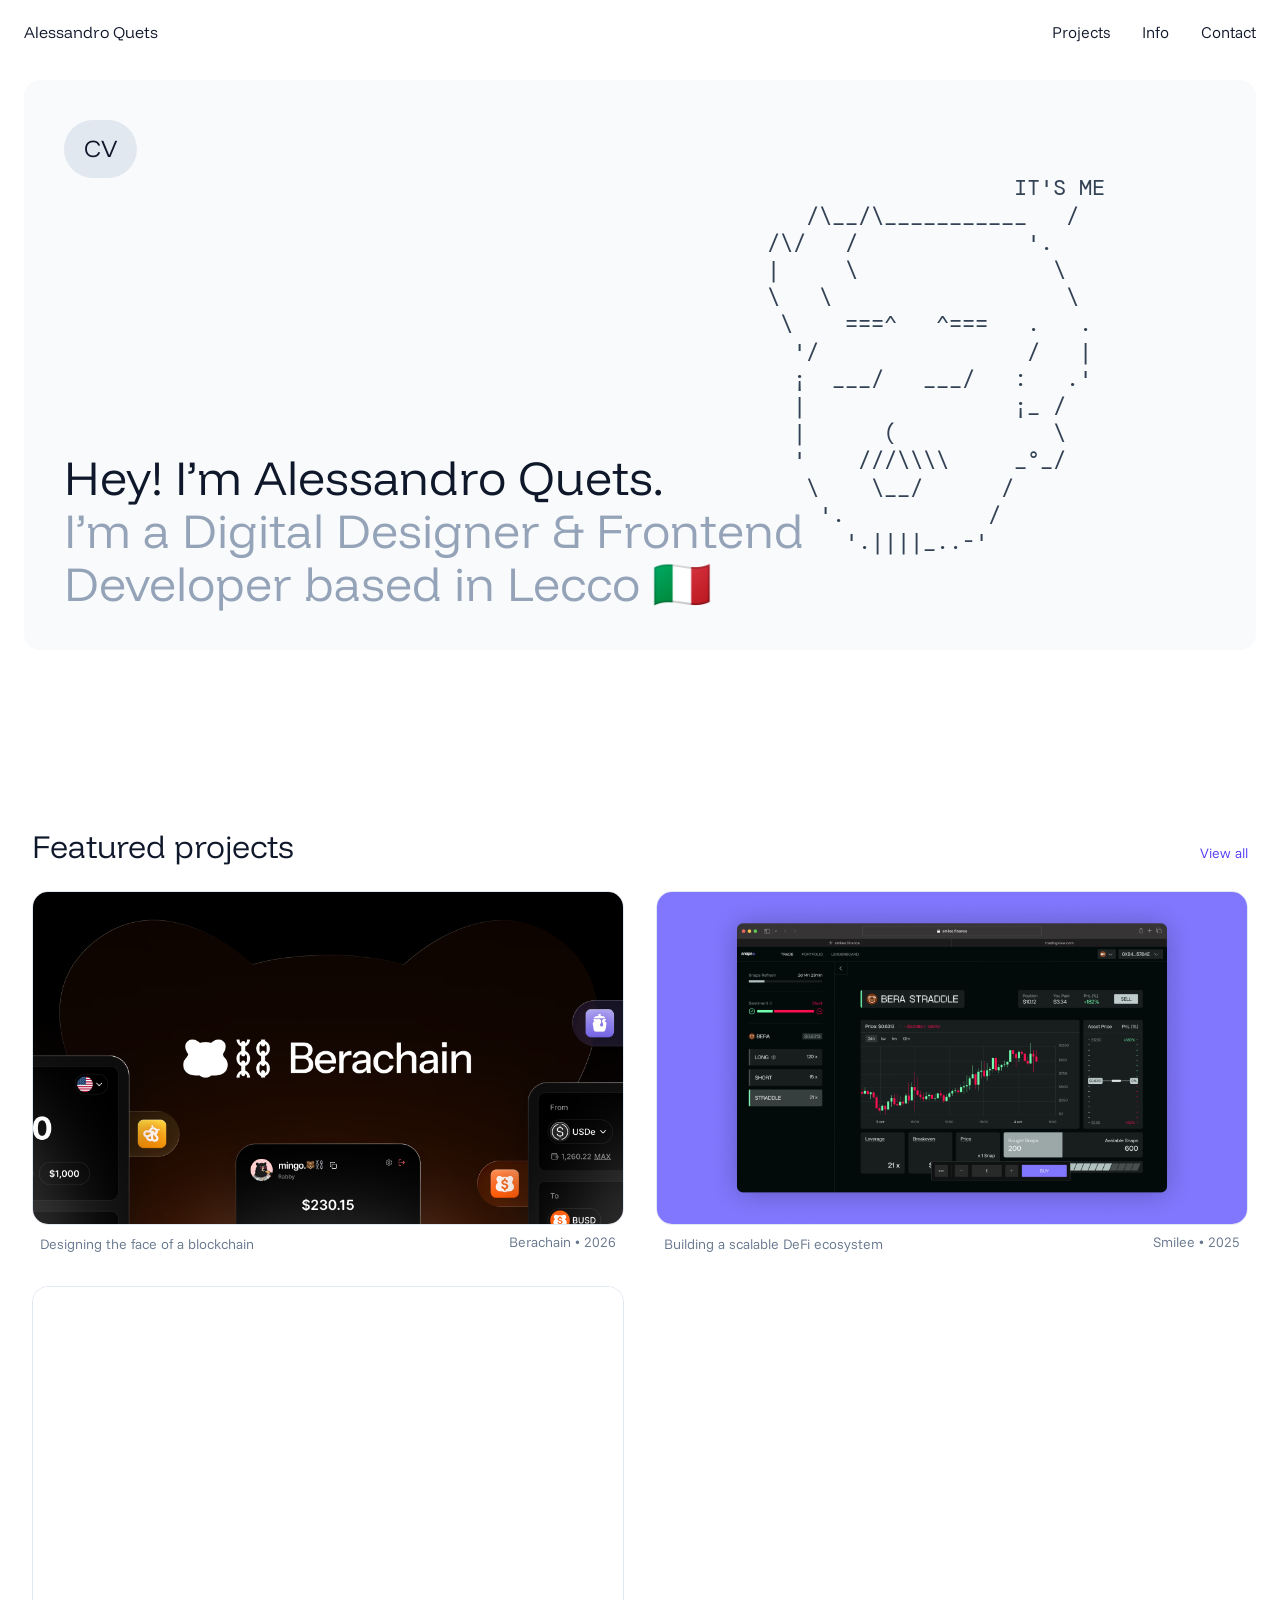
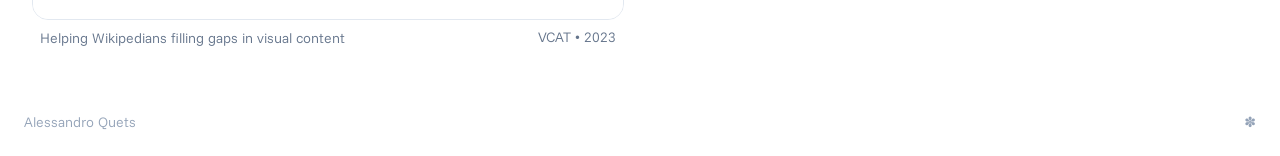
==== index.html @ d5f6951e "deploy: static site build (2026-10-16 16:26 UTC)" ====
<!doctype html>
<html lang="en">
	<head>
		<meta charset="utf-8" />
		<meta name="viewport" content="width=device-width, initial-scale=1" />
		
		<link href="/_app/immutable/assets/0.DcgumT1v.css" rel="stylesheet">
		<link rel="modulepreload" href="/_app/immutable/entry/start.CYldJ2x5.js">
		<link rel="modulepreload" href="/_app/immutable/chunks/DohuREBZ.js">
		<link rel="modulepreload" href="/_app/immutable/chunks/prCVLi5X.js">
		<link rel="modulepreload" href="/_app/immutable/chunks/5AeX7-sU.js">
		<link rel="modulepreload" href="/_app/immutable/chunks/CaZzbrHi.js">
		<link rel="modulepreload" href="/_app/immutable/chunks/BAue5Ppo.js">
		<link rel="modulepreload" href="/_app/immutable/entry/app.CQ9C4EbC.js">
		<link rel="modulepreload" href="/_app/immutable/chunks/DsnmJJEf.js">
		<link rel="modulepreload" href="/_app/immutable/chunks/BJ2yKt4m.js">
		<link rel="modulepreload" href="/_app/immutable/chunks/IEIfLdba.js">
		<link rel="modulepreload" href="/_app/immutable/chunks/DaqTfC5O.js">
		<link rel="modulepreload" href="/_app/immutable/chunks/BKZ5xJy4.js">
		<link rel="modulepreload" href="/_app/immutable/nodes/0.Dm0Pibyg.js">
		<link rel="modulepreload" href="/_app/immutable/chunks/BljFwJ7L.js">
		<link rel="modulepreload" href="/_app/immutable/chunks/C7CrPEw0.js">
		<link rel="modulepreload" href="/_app/immutable/chunks/CHuUkLSa.js">
		<link rel="modulepreload" href="/_app/immutable/chunks/DbyZxgBQ.js">
		<link rel="modulepreload" href="/_app/immutable/chunks/DM3Y9oyZ.js">
		<link rel="modulepreload" href="/_app/immutable/nodes/2.Fn9eB_dp.js">
		<link rel="modulepreload" href="/_app/immutable/chunks/DYt2V1Ck.js">
		<link rel="modulepreload" href="/_app/immutable/chunks/CppCS6VR.js"><!--[--><link rel="icon" href="data:image/svg+xml,%3csvg%20width='128'%20height='128'%20viewBox='0%200%20128%20128'%20fill='none'%20xmlns='http://www.w3.org/2000/svg'%3e%3crect%20width='128'%20height='128'%20rx='40'%20fill='white'/%3e%3cpath%20d='M64.0488%20111C61.6282%20111%2059.6831%20110.006%2058.2134%20108.018C56.7438%20106.029%2056.009%20103.565%2056.009%20100.626C56.009%2097.341%2057.176%2092.4134%2059.5102%2085.8432C61.8443%2079.1001%2063.0114%2072.4435%2063.0114%2065.8733C60.1586%2067.6023%2057.6515%2069.3746%2055.4903%2071.19C53.329%2073.0054%2051.4271%2074.8209%2049.7846%2076.6363C47.6234%2079.0569%2045.4621%2081.3911%2043.3009%2083.6388C41.1396%2085.8%2038.9784%2087.5722%2036.8171%2088.9554C34.6559%2090.3386%2032.4514%2091.0302%2030.2037%2091.0302C28.1289%2091.0302%2026.3567%2090.3386%2024.8871%2088.9554C23.4174%2087.4858%2022.6826%2085.8%2022.6826%2083.8981C22.6826%2081.7369%2023.5903%2079.7053%2025.4058%2077.8034C27.2212%2075.8151%2030.0308%2074.3022%2033.8346%2073.2648C35.7365%2072.7461%2037.7249%2072.2274%2039.7997%2071.7087C41.9609%2071.1036%2044.2518%2070.5849%2046.6724%2070.1526C51.3407%2069.2017%2056.4412%2067.1701%2061.974%2064.0579C56.4412%2060.9457%2051.1678%2058.8709%2046.1537%2057.8335C41.3125%2056.7961%2037.0333%2055.7587%2033.3159%2054.7213C29.685%2053.5975%2027.0051%2052.0846%2025.2761%2050.1827C23.5471%2048.1944%2022.6826%2046.1196%2022.6826%2043.9584C22.6826%2041.97%2023.3742%2040.3275%2024.7574%2039.0307C26.2271%2037.734%2028.0857%2037.0856%2030.3334%2037.0856C32.6676%2037.0856%2035.0449%2037.9501%2037.4655%2039.6791C39.8861%2041.3216%2042.2635%2043.3532%2044.5976%2045.7738C46.9318%2048.1944%2049.0498%2050.4853%2050.9517%2052.6465C53.891%2056.0181%2057.9109%2059.2167%2063.0114%2062.2425V60.5567C63.0114%2057.9632%2062.8817%2055.6291%2062.6224%2053.5543C62.4495%2051.393%2062.1037%2049.5344%2061.585%2047.9783C60.8934%2045.9035%2060.1153%2043.5693%2059.2508%2040.9758C58.4728%2038.3823%2057.7812%2035.8753%2057.176%2033.4547C56.5709%2030.9477%2056.2683%2028.9593%2056.2683%2027.4897C56.2683%2024.4639%2057.0031%2022.0001%2058.4728%2020.0982C60.0289%2018.1099%2061.974%2017.1157%2064.3081%2017.1157C66.5558%2017.1157%2068.4577%2018.0667%2070.0138%2019.9686C71.5699%2021.8705%2072.348%2024.3775%2072.348%2027.4897C72.348%2030.6019%2071.1809%2035.616%2068.8468%2042.5319C66.5126%2049.3615%2065.3455%2055.9316%2065.3455%2062.2425C67.161%2061.0322%2068.5874%2060.1244%2069.6248%2059.5193C70.6622%2058.8277%2071.5267%2058.2225%2072.2183%2057.7038C72.9099%2057.0987%2073.6879%2056.4071%2074.5524%2055.6291C75.4169%2054.7646%2076.6272%2053.5543%2078.1833%2051.9982C84.2348%2045.3415%2088.4708%2041.192%2090.8914%2039.5494C93.312%2037.9069%2095.8191%2037.0856%2098.4126%2037.0856C100.487%2037.0856%20102.216%2037.734%20103.6%2039.0307C104.983%2040.3275%20105.674%2041.97%20105.674%2043.9584C105.674%2046.1196%20104.81%2048.1512%20103.081%2050.0531C101.438%2051.8685%2098.7151%2053.3814%2094.9113%2054.5917C93.0959%2055.1968%2091.1075%2055.7587%2088.9463%2056.2774C86.8715%2056.7961%2084.6238%2057.3148%2082.2032%2057.8335C77.4485%2058.8709%2072.1751%2060.9457%2066.3829%2064.0579C69.1493%2065.614%2071.786%2066.9107%2074.2931%2067.9481C76.8866%2068.8991%2079.3936%2069.6339%2081.8142%2070.1526C86.5689%2071.19%2090.805%2072.2706%2094.5223%2073.3945C98.3261%2074.4319%20101.136%2075.9015%20102.951%2077.8034C104.767%2079.7053%20105.674%2081.7369%20105.674%2083.8981C105.674%2085.8%20104.939%2087.4858%20103.47%2088.9554C102.087%2090.3386%20100.271%2091.0302%2098.0235%2091.0302C96.1216%2091.0302%2094.1333%2090.3818%2092.0585%2089.0851C89.9837%2087.7883%2087.9521%2086.2322%2085.9638%2084.4168C83.9755%2082.5149%2082.16%2080.6562%2080.5175%2078.8408C78.9614%2077.0254%2077.7078%2075.5989%2076.7569%2074.5615C74.855%2072.4003%2071.0512%2069.5042%2065.3455%2065.8733V67.5591C65.3455%2073.0054%2066.4694%2079.1866%2068.7171%2086.1026C70.9648%2093.0185%2072.0886%2097.8597%2072.0886%20100.626C72.0886%20103.652%2071.3106%20106.116%2069.7545%20108.018C68.1984%20110.006%2066.2965%20111%2064.0488%20111Z'%20fill='black'/%3e%3c/svg%3e"/><!--]-->
	</head>
	<body data-sveltekit-preload-data="hover">
		<div style="display: contents"><!--[--><!--[--><!----><div class="min-h-screen bg-background text-foreground-1"><header class="fixed top-0 left-0 z-50 w-full px-6 py-5 transition-transform motion-base translate-y-0"><div class="relative z-50 flex items-center justify-between"><a href="/" class="font-display text-foreground-1">Alessandro Quets</a> <nav class="hidden items-center gap-8 md:flex"><!--[--><a href="/projects" class="text-foreground-1 transition-colors hover:underline">Projects</a><a href="/info" class="text-foreground-1 transition-colors hover:underline">Info</a><a href="/contact" class="text-foreground-1 transition-colors hover:underline">Contact</a><!--]--></nav> <button class="relative z-50 flex h-6 w-6 flex-col items-center justify-center gap-1.5 text-foreground-1 md:hidden" aria-label="Open menu" aria-expanded="false"><span class="block h-0.5 w-5 bg-foreground-1 transition-all motion-base"></span> <span class="block h-0.5 w-5 bg-foreground-1 transition-all motion-base"></span></button></div> <!--[!--><!--]--></header><!----> <main class="p-4 pt-14 md:p-6 md:pt-20"><!----><section class="relative container mx-auto grid gap-8 rounded-xl bg-surface-1 p-5 sm:min-h-[60dvh] md:p-10 lg:grid-cols-2"><div class="absolute top-0 left-0 m-5 w-fit rounded-full bg-surface-3 px-4 py-1.5 font-display text-xl md:m-10 md:px-5 md:py-3">CV</div> <div class="order-last flex flex-col justify-end lg:order-first"><h1 class="font-display text-2xl leading-[1.1] xl:text-4xl"><span class="sm:whitespace-nowrap">Hey! <br class="block sm:hidden"/>I’m Alessandro Quets.</span> <br/> <span class="text-foreground-4 sm:whitespace-nowrap">I’m a Digital Designer &amp; Frontend</span> <br class="hidden sm:block"/> <span class="text-foreground-4 sm:whitespace-nowrap">Developer based in Lecco 🇮🇹</span></h1></div> <div class="flex h-full items-center justify-center"><pre class="cursor-pointer rounded-xl text-center font-mono text-[3cqw] leading-tight font-normal text-foreground-2 select-none sm:text-[2.2cqw] lg:text-[1.7cqw] mt-8 md:mt-0" role="img" aria-label="Animated ASCII art showcasing design skills"></pre></div><!----></section> <div class="h-5 md:h-20 xl:h-40"></div> <!--[--><section class="container mx-auto px-2 py-4" aria-labelledby="featured-heading"><div class="mb-6 flex items-baseline justify-between gap-4"><h2 id="featured-heading" class="font-display text-2xl text-foreground-1">Featured projects</h2> <a href="/projects" class="text-sm text-primary hover:underline">View all</a></div> <ul class="grid grid-cols-1 gap-6 md:gap-8 lg:grid-cols-2"><!--[--><li class="list-none"><a href="/projects/berachain" class="group block"><div class="overflow-clip rounded-xl border border-border bg-surface-1"><div class="bg-white ring-primary/30 group-focus-visible:ring-2 dark:bg-surface-1"><!--[!--><!--[--><img src="/media/berachain-cover.png" alt="Berachain landing page hero section" width="1920" height="1080" loading="lazy" class="block aspect-video w-full object-cover transition-transform motion-base group-hover:scale-110 group-focus-visible:scale-110"/><!--]--><!--]--></div></div> <div class="mt-2 flex flex-col items-start gap-1 text-sm leading-snug text-foreground-3 sm:flex-row sm:items-baseline sm:justify-between sm:gap-3.5"><p class="m-0 flex items-center gap-2 sm:flex-1"><span class="h-1.5 w-0 shrink-0 rounded-full bg-foreground-1 opacity-0 transition-all motion-base group-hover:w-3 group-hover:opacity-100 group-focus-visible:w-3 group-focus-visible:opacity-100"></span> <span class="line-clamp-1 text-ellipsis transition-colors motion-base group-hover:text-foreground-1 group-focus-visible:text-foreground-1">Designing the face of a blockchain</span></p> <p class="mx-2 whitespace-nowrap transition-colors motion-base group-hover:text-foreground-1 group-focus-visible:text-foreground-1 sm:shrink-0">Berachain • 2026</p></div></a><!----></li><li class="list-none"><a href="/projects/smilee" class="group block"><div class="overflow-clip rounded-xl border border-border bg-surface-1"><div class="bg-white ring-primary/30 group-focus-visible:ring-2 dark:bg-surface-1"><!--[!--><!--[--><img src="/media/smilee-cover.png" alt="Smilee Finance cover" width="1920" height="1080" loading="lazy" class="block aspect-video w-full object-cover transition-transform motion-base group-hover:scale-110 group-focus-visible:scale-110"/><!--]--><!--]--></div></div> <div class="mt-2 flex flex-col items-start gap-1 text-sm leading-snug text-foreground-3 sm:flex-row sm:items-baseline sm:justify-between sm:gap-3.5"><p class="m-0 flex items-center gap-2 sm:flex-1"><span class="h-1.5 w-0 shrink-0 rounded-full bg-foreground-1 opacity-0 transition-all motion-base group-hover:w-3 group-hover:opacity-100 group-focus-visible:w-3 group-focus-visible:opacity-100"></span> <span class="line-clamp-1 text-ellipsis transition-colors motion-base group-hover:text-foreground-1 group-focus-visible:text-foreground-1">Building a scalable DeFi ecosystem</span></p> <p class="mx-2 whitespace-nowrap transition-colors motion-base group-hover:text-foreground-1 group-focus-visible:text-foreground-1 sm:shrink-0">Smilee • 2025</p></div></a><!----></li><li class="list-none"><a href="/projects/vcat" class="group block"><div class="overflow-clip rounded-xl border border-border bg-surface-1"><div class="bg-white ring-primary/30 group-focus-visible:ring-2 dark:bg-surface-1"><!--[--><video src="/media/vcat_presentation_v1.webm" poster="/media/VCAT-screens.png" autoplay muted loop playsinline preload="metadata" class="block aspect-video w-full object-cover transition-transform motion-base group-hover:scale-110 group-focus-visible:scale-110"></video><!--]--></div></div> <div class="mt-2 flex flex-col items-start gap-1 text-sm leading-snug text-foreground-3 sm:flex-row sm:items-baseline sm:justify-between sm:gap-3.5"><p class="m-0 flex items-center gap-2 sm:flex-1"><span class="h-1.5 w-0 shrink-0 rounded-full bg-foreground-1 opacity-0 transition-all motion-base group-hover:w-3 group-hover:opacity-100 group-focus-visible:w-3 group-focus-visible:opacity-100"></span> <span class="line-clamp-1 text-ellipsis transition-colors motion-base group-hover:text-foreground-1 group-focus-visible:text-foreground-1">Helping Wikipedians filling gaps in visual content</span></p> <p class="mx-2 whitespace-nowrap transition-colors motion-base group-hover:text-foreground-1 group-focus-visible:text-foreground-1 sm:shrink-0">VCAT • 2023</p></div></a><!----></li><!--]--></ul></section><!--]--><!----><!----></main> <footer class="flex items-center justify-between px-6 py-6 text-sm text-foreground-4"><span>Alessandro Quets</span> <span aria-hidden="true">✽</span></footer> <!--[!--><!--]--></div><!----><!--]--> <!--[!--><!--]--><!--]-->
			
			<script>
				{
					__sveltekit_apjq9f = {
						base: ""
					};

					const element = document.currentScript.parentElement;

					Promise.all([
						import("/_app/immutable/entry/start.CYldJ2x5.js"),
						import("/_app/immutable/entry/app.CQ9C4EbC.js")
					]).then(([kit, app]) => {
						kit.start(app, element, {
							node_ids: [0, 2],
							data: [{type:"data",data:{profile:{name:"Alessandro",surname:"Quets",jobPosition:"Digital Designer & Frontend Developer",presentationHtml:"\u003Cp>Hey, I'm Alessandro Quets. I'm a digital designer specialized in UX/UI and frontend development, with experience in creating and managing design systems for digital products.\u003C/p>\u003Cp>I translate complex requirements into coherent, scalable interfaces, handling both design and development to ensure continuity between design and code.\u003C/p>",email:"alessandroquets@gmail.com",github:{label:"MingoBerlingo",url:"https://github.com/MingoBerlingo"},linkedin:{label:"Alessandro Quets",url:"https://www.linkedin.com/in/alessandro-quets-07531a3b6/"}}},uses:{}},{type:"data",data:{featuredProjects:[{id:"6ac8b04e1617bfc2eb4349f3",slug:"berachain",title:"Berachain",shortTitle:"Berachain",tagline:"Designing the face of a blockchain",year:"2026-04-01T12:00:00.000Z",isFeatured:true,featuredImage:{url:"/media/berachain-cover.png",alt:"Berachain landing page hero section",width:1920,height:1080},videoCover:null},{id:"6aad520fe6ebe5c3c1970865",slug:"smilee",title:"Smilee Finance",shortTitle:"Smilee",tagline:"Building a scalable DeFi ecosystem",year:"2025-05-01T12:00:00.000Z",isFeatured:true,featuredImage:{url:"/media/smilee-cover.png",alt:"Smilee Finance cover",width:1920,height:1080},videoCover:null},{id:"69b82286a7b096ca69eaf705",slug:"vcat",title:"Visual Content Assessment Tool",shortTitle:"VCAT",tagline:"Helping Wikipedians filling gaps in visual content",year:"2023-10-01T12:00:00.000Z",isFeatured:true,featuredImage:{url:"/media/VCAT-screens.png",alt:"Visual Content Assessment Tool dashboard screens",width:1920,height:1200},videoCover:{url:"/media/vcat_presentation_v1.webm",alt:"VCAT dashboard presentation",width:null,height:null,mimeType:"video/webm"}}]},uses:{}}],
							form: null,
							error: null
						});
					});
				}
			</script>
		</div>
	</body>
</html>
---- _app/immutable/assets/0.DcgumT1v.css ----
@import"https://fonts.googleapis.com/css2?family=DM+Mono:ital,wght@0,300;0,400;0,500;1,300;1,400;1,500&family=Funnel+Display:wght@300..800&family=Funnel+Sans:ital,wght@0,300..800;1,300..800&display=swap";@layer components;/*! tailwindcss v4.1.13 | MIT License | https://tailwindcss.com */@layer properties{@supports (((-webkit-hyphens:none)) and (not (margin-trim:inline))) or ((-moz-orient:inline) and (not (color:rgb(from red r g b)))){*,:before,:after,::backdrop{--tw-translate-x:0;--tw-translate-y:0;--tw-translate-z:0;--tw-rotate-x:initial;--tw-rotate-y:initial;--tw-rotate-z:initial;--tw-skew-x:initial;--tw-skew-y:initial;--tw-space-y-reverse:0;--tw-border-style:solid;--tw-leading:initial;--tw-font-weight:initial;--tw-tracking:initial;--tw-scale-x:1;--tw-scale-y:1;--tw-scale-z:1;--tw-shadow:0 0 #0000;--tw-shadow-color:initial;--tw-shadow-alpha:100%;--tw-inset-shadow:0 0 #0000;--tw-inset-shadow-color:initial;--tw-inset-shadow-alpha:100%;--tw-ring-color:initial;--tw-ring-shadow:0 0 #0000;--tw-inset-ring-color:initial;--tw-inset-ring-shadow:0 0 #0000;--tw-ring-inset:initial;--tw-ring-offset-width:0px;--tw-ring-offset-color:#fff;--tw-ring-offset-shadow:0 0 #0000}}}@layer theme{:root,:host{--spacing:.25rem;--container-4xl:56rem;--container-5xl:64rem;--font-weight-normal:400;--font-weight-medium:500;--tracking-tight:-.025em;--tracking-normal:0em;--leading-tight:1.25;--leading-snug:1.375;--aspect-video:16/9;--default-transition-duration:.15s;--default-transition-timing-function:cubic-bezier(.4,0,.2,1);--default-font-family:var(--font-sans);--default-mono-font-family:var(--font-mono);--font-sans:"Funnel Sans",ui-sans-serif,system-ui,sans-serif;--font-display:"Funnel Display","Funnel Sans",ui-sans-serif,system-ui,sans-serif;--font-mono:"DM Mono",ui-monospace,SFMono-Regular,Menlo,Monaco,Consolas,monospace;--text-sm:.875rem;--text-sm--line-height:1.25rem;--text-lg:1.25rem;--text-lg--line-height:1.75rem;--text-xl:clamp(1.25rem,.47vw + 1.14rem,1.5rem);--text-xl--line-height:1.4;--text-2xl:clamp(1.5rem,.94vw + 1.28rem,2rem);--text-2xl--line-height:1.3;--text-3xl:clamp(1.75rem,1.41vw + 1.42rem,2.5rem);--text-4xl:clamp(2rem,1.88vw + 1.56rem,3rem);--text-4xl--line-height:1.2;--text-5xl:clamp(2.25rem,2.82vw + 1.59rem,3.75rem);--text-5xl--line-height:1.1;--radius-md:.5rem;--radius-xl:1rem;--radius-full:9999px;--color-primary:var(--primary);--color-background:var(--background);--color-surface-1:var(--surface-1);--color-surface-2:var(--surface-2);--color-surface-3:var(--surface-3);--color-foreground-1:var(--foreground-1);--color-foreground-2:var(--foreground-2);--color-foreground-3:var(--foreground-3);--color-foreground-4:var(--foreground-4);--color-border:var(--border)}}@layer base{*,:after,:before,::backdrop{box-sizing:border-box;border:0 solid;margin:0;padding:0}::file-selector-button{box-sizing:border-box;border:0 solid;margin:0;padding:0}html,:host{-webkit-text-size-adjust:100%;tab-size:4;line-height:1.5;font-family:var(--default-font-family,ui-sans-serif,system-ui,sans-serif,"Apple Color Emoji","Segoe UI Emoji","Segoe UI Symbol","Noto Color Emoji");font-feature-settings:var(--default-font-feature-settings,normal);font-variation-settings:var(--default-font-variation-settings,normal);-webkit-tap-highlight-color:transparent}hr{height:0;color:inherit;border-top-width:1px}abbr:where([title]){-webkit-text-decoration:underline dotted;text-decoration:underline dotted}h1,h2,h3,h4,h5,h6{font-size:inherit;font-weight:inherit}a{color:inherit;-webkit-text-decoration:inherit;text-decoration:inherit}b,strong{font-weight:bolder}code,kbd,samp,pre{font-family:var(--default-mono-font-family,ui-monospace,SFMono-Regular,Menlo,Monaco,Consolas,"Liberation Mono","Courier New",monospace);font-feature-settings:var(--default-mono-font-feature-settings,normal);font-variation-settings:var(--default-mono-font-variation-settings,normal);font-size:1em}small{font-size:80%}sub,sup{vertical-align:baseline;font-size:75%;line-height:0;position:relative}sub{bottom:-.25em}sup{top:-.5em}table{text-indent:0;border-color:inherit;border-collapse:collapse}:-moz-focusring{outline:auto}progress{vertical-align:baseline}summary{display:list-item}ol,ul,menu{list-style:none}img,svg,video,canvas,audio,iframe,embed,object{vertical-align:middle;display:block}img,video{max-width:100%;height:auto}button,input,select,optgroup,textarea{font:inherit;font-feature-settings:inherit;font-variation-settings:inherit;letter-spacing:inherit;color:inherit;opacity:1;background-color:#0000;border-radius:0}::file-selector-button{font:inherit;font-feature-settings:inherit;font-variation-settings:inherit;letter-spacing:inherit;color:inherit;opacity:1;background-color:#0000;border-radius:0}:where(select:is([multiple],[size])) optgroup{font-weight:bolder}:where(select:is([multiple],[size])) optgroup option{padding-inline-start:20px}::file-selector-button{margin-inline-end:4px}::placeholder{opacity:1}@supports (not ((-webkit-appearance:-apple-pay-button))) or (contain-intrinsic-size:1px){::placeholder{color:currentColor}@supports (color:color-mix(in lab,red,red)){::placeholder{color:color-mix(in oklab,currentcolor 50%,transparent)}}}textarea{resize:vertical}::-webkit-search-decoration{-webkit-appearance:none}::-webkit-date-and-time-value{min-height:1lh;text-align:inherit}::-webkit-datetime-edit{padding-block:0}::-webkit-datetime-edit-year-field{padding-block:0}::-webkit-datetime-edit-month-field{padding-block:0}::-webkit-datetime-edit-day-field{padding-block:0}::-webkit-datetime-edit-hour-field{padding-block:0}::-webkit-datetime-edit-minute-field{padding-block:0}::-webkit-datetime-edit-second-field{padding-block:0}::-webkit-datetime-edit-millisecond-field{padding-block:0}::-webkit-datetime-edit-meridiem-field{padding-block:0}::-webkit-calendar-picker-indicator{line-height:1}:-moz-ui-invalid{box-shadow:none}button,input:where([type=button],[type=reset],[type=submit]){appearance:button}::file-selector-button{appearance:button}::-webkit-inner-spin-button{height:auto}::-webkit-outer-spin-button{height:auto}[hidden]:where(:not([hidden=until-found])){display:none!important}[type=text],input:where(:not([type])),[type=email],[type=url],[type=password],[type=number],[type=date],[type=datetime-local],[type=month],[type=search],[type=tel],[type=time],[type=week],[multiple],textarea,select{appearance:none;--tw-shadow:0 0 #0000;background-color:#fff;border-width:1px;border-color:#6a7282;border-radius:0;padding:.5rem .75rem;font-size:1rem;line-height:1.5rem}:is([type=text],input:where(:not([type])),[type=email],[type=url],[type=password],[type=number],[type=date],[type=datetime-local],[type=month],[type=search],[type=tel],[type=time],[type=week],[multiple],textarea,select):focus{outline-offset:2px;--tw-ring-inset:var(--tw-empty, );--tw-ring-offset-width:0px;--tw-ring-offset-color:#fff;--tw-ring-color:oklch(54.6% .245 262.881);--tw-ring-offset-shadow:var(--tw-ring-inset)0 0 0 var(--tw-ring-offset-width)var(--tw-ring-offset-color);--tw-ring-shadow:var(--tw-ring-inset)0 0 0 calc(1px + var(--tw-ring-offset-width))var(--tw-ring-color);box-shadow:var(--tw-ring-offset-shadow),var(--tw-ring-shadow),var(--tw-shadow);border-color:#155dfc;outline:2px solid #0000}input::placeholder,textarea::placeholder{color:#6a7282;opacity:1}::-webkit-datetime-edit-fields-wrapper{padding:0}::-webkit-date-and-time-value{min-height:1.5em}::-webkit-date-and-time-value{text-align:inherit}::-webkit-datetime-edit{display:inline-flex}::-webkit-datetime-edit{padding-top:0;padding-bottom:0}::-webkit-datetime-edit-year-field{padding-top:0;padding-bottom:0}::-webkit-datetime-edit-month-field{padding-top:0;padding-bottom:0}::-webkit-datetime-edit-day-field{padding-top:0;padding-bottom:0}::-webkit-datetime-edit-hour-field{padding-top:0;padding-bottom:0}::-webkit-datetime-edit-minute-field{padding-top:0;padding-bottom:0}::-webkit-datetime-edit-second-field{padding-top:0;padding-bottom:0}::-webkit-datetime-edit-millisecond-field{padding-top:0;padding-bottom:0}::-webkit-datetime-edit-meridiem-field{padding-top:0;padding-bottom:0}select{-webkit-print-color-adjust:exact;print-color-adjust:exact;background-image:url("data:image/svg+xml,%3csvg xmlns='http://www.w3.org/2000/svg' fill='none' viewBox='0 0 20 20'%3e%3cpath stroke='oklch(55.1%25 0.027 264.364)' stroke-linecap='round' stroke-linejoin='round' stroke-width='1.5' d='M6 8l4 4 4-4'/%3e%3c/svg%3e");background-position:right .5rem center;background-repeat:no-repeat;background-size:1.5em 1.5em;padding-right:2.5rem}[multiple],[size]:where(select:not([size="1"])){background-image:initial;background-position:initial;background-repeat:unset;background-size:initial;-webkit-print-color-adjust:unset;print-color-adjust:unset;padding-right:.75rem}[type=checkbox],[type=radio]{appearance:none;-webkit-print-color-adjust:exact;print-color-adjust:exact;vertical-align:middle;-webkit-user-select:none;user-select:none;color:#155dfc;--tw-shadow:0 0 #0000;background-color:#fff;background-origin:border-box;border-width:1px;border-color:#6a7282;flex-shrink:0;width:1rem;height:1rem;padding:0;display:inline-block}[type=checkbox]{border-radius:0}[type=radio]{border-radius:100%}[type=checkbox]:focus,[type=radio]:focus{outline-offset:2px;--tw-ring-inset:var(--tw-empty, );--tw-ring-offset-width:2px;--tw-ring-offset-color:#fff;--tw-ring-color:oklch(54.6% .245 262.881);--tw-ring-offset-shadow:var(--tw-ring-inset)0 0 0 var(--tw-ring-offset-width)var(--tw-ring-offset-color);--tw-ring-shadow:var(--tw-ring-inset)0 0 0 calc(2px + var(--tw-ring-offset-width))var(--tw-ring-color);box-shadow:var(--tw-ring-offset-shadow),var(--tw-ring-shadow),var(--tw-shadow);outline:2px solid #0000}[type=checkbox]:checked,[type=radio]:checked{background-color:currentColor;background-position:50%;background-repeat:no-repeat;background-size:100% 100%;border-color:#0000}[type=checkbox]:checked{background-image:url("data:image/svg+xml,%3csvg viewBox='0 0 16 16' fill='white' xmlns='http://www.w3.org/2000/svg'%3e%3cpath d='M12.207 4.793a1 1 0 010 1.414l-5 5a1 1 0 01-1.414 0l-2-2a1 1 0 011.414-1.414L6.5 9.086l4.293-4.293a1 1 0 011.414 0z'/%3e%3c/svg%3e")}@media (forced-colors:active){[type=checkbox]:checked{appearance:auto}}[type=radio]:checked{background-image:url("data:image/svg+xml,%3csvg viewBox='0 0 16 16' fill='white' xmlns='http://www.w3.org/2000/svg'%3e%3ccircle cx='8' cy='8' r='3'/%3e%3c/svg%3e")}@media (forced-colors:active){[type=radio]:checked{appearance:auto}}[type=checkbox]:checked:hover,[type=checkbox]:checked:focus,[type=radio]:checked:hover,[type=radio]:checked:focus{background-color:currentColor;border-color:#0000}[type=checkbox]:indeterminate{background-color:currentColor;background-image:url("data:image/svg+xml,%3csvg xmlns='http://www.w3.org/2000/svg' fill='none' viewBox='0 0 16 16'%3e%3cpath stroke='white' stroke-linecap='round' stroke-linejoin='round' stroke-width='2' d='M4 8h8'/%3e%3c/svg%3e");background-position:50%;background-repeat:no-repeat;background-size:100% 100%;border-color:#0000}@media (forced-colors:active){[type=checkbox]:indeterminate{appearance:auto}}[type=checkbox]:indeterminate:hover,[type=checkbox]:indeterminate:focus{background-color:currentColor;border-color:#0000}[type=file]{background:unset;border-color:inherit;font-size:unset;line-height:inherit;border-width:0;border-radius:0;padding:0}[type=file]:focus{outline:1px solid buttontext;outline:1px auto -webkit-focus-ring-color}}@layer utilities{.visible{visibility:visible}.sr-only{clip-path:inset(50%);white-space:nowrap;border-width:0;width:1px;height:1px;margin:-1px;padding:0;position:absolute;overflow:hidden}.absolute{position:absolute}.fixed{position:fixed}.relative{position:relative}.static{position:static}.inset-0{inset:calc(var(--spacing)*0)}.top-0{top:calc(var(--spacing)*0)}.left-0{left:calc(var(--spacing)*0)}.z-40{z-index:40}.z-50{z-index:50}.order-last{order:9999}.container{width:100%}@media (min-width:40rem){.container{max-width:40rem}}@media (min-width:48rem){.container{max-width:48rem}}@media (min-width:64rem){.container{max-width:64rem}}@media (min-width:80rem){.container{max-width:80rem}}@media (min-width:96rem){.container{max-width:96rem}}.m-0{margin:calc(var(--spacing)*0)}.m-5{margin:calc(var(--spacing)*5)}.mx-2{margin-inline:calc(var(--spacing)*2)}.mx-auto{margin-inline:auto}.prose{color:var(--tw-prose-body);max-width:65ch}.prose :where(p):not(:where([class~=not-prose],[class~=not-prose] *)){margin-top:1.25em;margin-bottom:1.25em}.prose :where([class~=lead]):not(:where([class~=not-prose],[class~=not-prose] *)){color:var(--tw-prose-lead);margin-top:1.2em;margin-bottom:1.2em;font-size:1.25em;line-height:1.6}.prose :where(a):not(:where([class~=not-prose],[class~=not-prose] *)){color:var(--tw-prose-links);font-weight:500;text-decoration:underline}.prose :where(strong):not(:where([class~=not-prose],[class~=not-prose] *)){color:var(--tw-prose-bold);font-weight:600}.prose :where(a strong):not(:where([class~=not-prose],[class~=not-prose] *)),.prose :where(blockquote strong):not(:where([class~=not-prose],[class~=not-prose] *)),.prose :where(thead th strong):not(:where([class~=not-prose],[class~=not-prose] *)){color:inherit}.prose :where(ol):not(:where([class~=not-prose],[class~=not-prose] *)){margin-top:1.25em;margin-bottom:1.25em;padding-inline-start:1.625em;list-style-type:decimal}.prose :where(ol[type=A]):not(:where([class~=not-prose],[class~=not-prose] *)){list-style-type:upper-alpha}.prose :where(ol[type=a]):not(:where([class~=not-prose],[class~=not-prose] *)){list-style-type:lower-alpha}.prose :where(ol[type=A s]):not(:where([class~=not-prose],[class~=not-prose] *)){list-style-type:upper-alpha}.prose :where(ol[type=a s]):not(:where([class~=not-prose],[class~=not-prose] *)){list-style-type:lower-alpha}.prose :where(ol[type=I]):not(:where([class~=not-prose],[class~=not-prose] *)){list-style-type:upper-roman}.prose :where(ol[type=i]):not(:where([class~=not-prose],[class~=not-prose] *)){list-style-type:lower-roman}.prose :where(ol[type=I s]):not(:where([class~=not-prose],[class~=not-prose] *)){list-style-type:upper-roman}.prose :where(ol[type=i s]):not(:where([class~=not-prose],[class~=not-prose] *)){list-style-type:lower-roman}.prose :where(ol[type="1"]):not(:where([class~=not-prose],[class~=not-prose] *)){list-style-type:decimal}.prose :where(ul):not(:where([class~=not-prose],[class~=not-prose] *)){margin-top:1.25em;margin-bottom:1.25em;padding-inline-start:1.625em;list-style-type:disc}.prose :where(ol>li):not(:where([class~=not-prose],[class~=not-prose] *))::marker{color:var(--tw-prose-counters);font-weight:400}.prose :where(ul>li):not(:where([class~=not-prose],[class~=not-prose] *))::marker{color:var(--tw-prose-bullets)}.prose :where(dt):not(:where([class~=not-prose],[class~=not-prose] *)){color:var(--tw-prose-headings);margin-top:1.25em;font-weight:600}.prose :where(hr):not(:where([class~=not-prose],[class~=not-prose] *)){border-color:var(--tw-prose-hr);border-top-width:1px;margin-top:3em;margin-bottom:3em}.prose :where(blockquote):not(:where([class~=not-prose],[class~=not-prose] *)){color:var(--tw-prose-quotes);border-inline-start-width:.25rem;border-inline-start-color:var(--tw-prose-quote-borders);quotes:"“""”""‘""’";margin-top:1.6em;margin-bottom:1.6em;padding-inline-start:1em;font-style:italic;font-weight:500}.prose :where(blockquote p:first-of-type):not(:where([class~=not-prose],[class~=not-prose] *)):before{content:open-quote}.prose :where(blockquote p:last-of-type):not(:where([class~=not-prose],[class~=not-prose] *)):after{content:close-quote}.prose :where(h1):not(:where([class~=not-prose],[class~=not-prose] *)){color:var(--tw-prose-headings);margin-top:0;margin-bottom:.888889em;font-size:2.25em;font-weight:800;line-height:1.11111}.prose :where(h1 strong):not(:where([class~=not-prose],[class~=not-prose] *)){color:inherit;font-weight:900}.prose :where(h2):not(:where([class~=not-prose],[class~=not-prose] *)){color:var(--tw-prose-headings);margin-top:2em;margin-bottom:1em;font-size:1.5em;font-weight:700;line-height:1.33333}.prose :where(h2 strong):not(:where([class~=not-prose],[class~=not-prose] *)){color:inherit;font-weight:800}.prose :where(h3):not(:where([class~=not-prose],[class~=not-prose] *)){color:var(--tw-prose-headings);margin-top:1.6em;margin-bottom:.6em;font-size:1.25em;font-weight:600;line-height:1.6}.prose :where(h3 strong):not(:where([class~=not-prose],[class~=not-prose] *)){color:inherit;font-weight:700}.prose :where(h4):not(:where([class~=not-prose],[class~=not-prose] *)){color:var(--tw-prose-headings);margin-top:1.5em;margin-bottom:.5em;font-weight:600;line-height:1.5}.prose :where(h4 strong):not(:where([class~=not-prose],[class~=not-prose] *)){color:inherit;font-weight:700}.prose :where(img):not(:where([class~=not-prose],[class~=not-prose] *)){margin-top:2em;margin-bottom:2em}.prose :where(picture):not(:where([class~=not-prose],[class~=not-prose] *)){margin-top:2em;margin-bottom:2em;display:block}.prose :where(video):not(:where([class~=not-prose],[class~=not-prose] *)){margin-top:2em;margin-bottom:2em}.prose :where(kbd):not(:where([class~=not-prose],[class~=not-prose] *)){color:var(--tw-prose-kbd);box-shadow:0 0 0 1px var(--tw-prose-kbd-shadows),0 3px 0 var(--tw-prose-kbd-shadows);padding-top:.1875em;padding-inline-end:.375em;padding-bottom:.1875em;border-radius:.3125rem;padding-inline-start:.375em;font-family:inherit;font-size:.875em;font-weight:500}.prose :where(code):not(:where([class~=not-prose],[class~=not-prose] *)){color:var(--tw-prose-code);font-size:.875em;font-weight:600}.prose :where(code):not(:where([class~=not-prose],[class~=not-prose] *)):before,.prose :where(code):not(:where([class~=not-prose],[class~=not-prose] *)):after{content:"`"}.prose :where(a code):not(:where([class~=not-prose],[class~=not-prose] *)),.prose :where(h1 code):not(:where([class~=not-prose],[class~=not-prose] *)){color:inherit}.prose :where(h2 code):not(:where([class~=not-prose],[class~=not-prose] *)){color:inherit;font-size:.875em}.prose :where(h3 code):not(:where([class~=not-prose],[class~=not-prose] *)){color:inherit;font-size:.9em}.prose :where(h4 code):not(:where([class~=not-prose],[class~=not-prose] *)),.prose :where(blockquote code):not(:where([class~=not-prose],[class~=not-prose] *)),.prose :where(thead th code):not(:where([class~=not-prose],[class~=not-prose] *)){color:inherit}.prose :where(pre):not(:where([class~=not-prose],[class~=not-prose] *)){color:var(--tw-prose-pre-code);background-color:var(--tw-prose-pre-bg);padding-top:.857143em;padding-inline-end:1.14286em;padding-bottom:.857143em;border-radius:.375rem;margin-top:1.71429em;margin-bottom:1.71429em;padding-inline-start:1.14286em;font-size:.875em;font-weight:400;line-height:1.71429;overflow-x:auto}.prose :where(pre code):not(:where([class~=not-prose],[class~=not-prose] *)){font-weight:inherit;color:inherit;font-size:inherit;font-family:inherit;line-height:inherit;background-color:#0000;border-width:0;border-radius:0;padding:0}.prose :where(pre code):not(:where([class~=not-prose],[class~=not-prose] *)):before,.prose :where(pre code):not(:where([class~=not-prose],[class~=not-prose] *)):after{content:none}.prose :where(table):not(:where([class~=not-prose],[class~=not-prose] *)){table-layout:auto;width:100%;margin-top:2em;margin-bottom:2em;font-size:.875em;line-height:1.71429}.prose :where(thead):not(:where([class~=not-prose],[class~=not-prose] *)){border-bottom-width:1px;border-bottom-color:var(--tw-prose-th-borders)}.prose :where(thead th):not(:where([class~=not-prose],[class~=not-prose] *)){color:var(--tw-prose-headings);vertical-align:bottom;padding-inline-end:.571429em;padding-bottom:.571429em;padding-inline-start:.571429em;font-weight:600}.prose :where(tbody tr):not(:where([class~=not-prose],[class~=not-prose] *)){border-bottom-width:1px;border-bottom-color:var(--tw-prose-td-borders)}.prose :where(tbody tr:last-child):not(:where([class~=not-prose],[class~=not-prose] *)){border-bottom-width:0}.prose :where(tbody td):not(:where([class~=not-prose],[class~=not-prose] *)){vertical-align:baseline}.prose :where(tfoot):not(:where([class~=not-prose],[class~=not-prose] *)){border-top-width:1px;border-top-color:var(--tw-prose-th-borders)}.prose :where(tfoot td):not(:where([class~=not-prose],[class~=not-prose] *)){vertical-align:top}.prose :where(th,td):not(:where([class~=not-prose],[class~=not-prose] *)){text-align:start}.prose :where(figure>*):not(:where([class~=not-prose],[class~=not-prose] *)){margin-top:0;margin-bottom:0}.prose :where(figcaption):not(:where([class~=not-prose],[class~=not-prose] *)){color:var(--tw-prose-captions);margin-top:.857143em;font-size:.875em;line-height:1.42857}.prose{--tw-prose-body:oklch(37.3% .034 259.733);--tw-prose-headings:oklch(21% .034 264.665);--tw-prose-lead:oklch(44.6% .03 256.802);--tw-prose-links:oklch(21% .034 264.665);--tw-prose-bold:oklch(21% .034 264.665);--tw-prose-counters:oklch(55.1% .027 264.364);--tw-prose-bullets:oklch(87.2% .01 258.338);--tw-prose-hr:oklch(92.8% .006 264.531);--tw-prose-quotes:oklch(21% .034 264.665);--tw-prose-quote-borders:oklch(92.8% .006 264.531);--tw-prose-captions:oklch(55.1% .027 264.364);--tw-prose-kbd:oklch(21% .034 264.665);--tw-prose-kbd-shadows:oklab(21% -.00316127 -.0338527/.1);--tw-prose-code:oklch(21% .034 264.665);--tw-prose-pre-code:oklch(92.8% .006 264.531);--tw-prose-pre-bg:oklch(27.8% .033 256.848);--tw-prose-th-borders:oklch(87.2% .01 258.338);--tw-prose-td-borders:oklch(92.8% .006 264.531);--tw-prose-invert-body:oklch(87.2% .01 258.338);--tw-prose-invert-headings:#fff;--tw-prose-invert-lead:oklch(70.7% .022 261.325);--tw-prose-invert-links:#fff;--tw-prose-invert-bold:#fff;--tw-prose-invert-counters:oklch(70.7% .022 261.325);--tw-prose-invert-bullets:oklch(44.6% .03 256.802);--tw-prose-invert-hr:oklch(37.3% .034 259.733);--tw-prose-invert-quotes:oklch(96.7% .003 264.542);--tw-prose-invert-quote-borders:oklch(37.3% .034 259.733);--tw-prose-invert-captions:oklch(70.7% .022 261.325);--tw-prose-invert-kbd:#fff;--tw-prose-invert-kbd-shadows:#ffffff1a;--tw-prose-invert-code:#fff;--tw-prose-invert-pre-code:oklch(87.2% .01 258.338);--tw-prose-invert-pre-bg:#00000080;--tw-prose-invert-th-borders:oklch(44.6% .03 256.802);--tw-prose-invert-td-borders:oklch(37.3% .034 259.733);font-size:1rem;line-height:1.75}.prose :where(picture>img):not(:where([class~=not-prose],[class~=not-prose] *)){margin-top:0;margin-bottom:0}.prose :where(li):not(:where([class~=not-prose],[class~=not-prose] *)){margin-top:.5em;margin-bottom:.5em}.prose :where(ol>li):not(:where([class~=not-prose],[class~=not-prose] *)),.prose :where(ul>li):not(:where([class~=not-prose],[class~=not-prose] *)){padding-inline-start:.375em}.prose :where(.prose>ul>li p):not(:where([class~=not-prose],[class~=not-prose] *)){margin-top:.75em;margin-bottom:.75em}.prose :where(.prose>ul>li>p:first-child):not(:where([class~=not-prose],[class~=not-prose] *)){margin-top:1.25em}.prose :where(.prose>ul>li>p:last-child):not(:where([class~=not-prose],[class~=not-prose] *)){margin-bottom:1.25em}.prose :where(.prose>ol>li>p:first-child):not(:where([class~=not-prose],[class~=not-prose] *)){margin-top:1.25em}.prose :where(.prose>ol>li>p:last-child):not(:where([class~=not-prose],[class~=not-prose] *)){margin-bottom:1.25em}.prose :where(ul ul,ul ol,ol ul,ol ol):not(:where([class~=not-prose],[class~=not-prose] *)){margin-top:.75em;margin-bottom:.75em}.prose :where(dl):not(:where([class~=not-prose],[class~=not-prose] *)){margin-top:1.25em;margin-bottom:1.25em}.prose :where(dd):not(:where([class~=not-prose],[class~=not-prose] *)){margin-top:.5em;padding-inline-start:1.625em}.prose :where(hr+*):not(:where([class~=not-prose],[class~=not-prose] *)),.prose :where(h2+*):not(:where([class~=not-prose],[class~=not-prose] *)),.prose :where(h3+*):not(:where([class~=not-prose],[class~=not-prose] *)),.prose :where(h4+*):not(:where([class~=not-prose],[class~=not-prose] *)){margin-top:0}.prose :where(thead th:first-child):not(:where([class~=not-prose],[class~=not-prose] *)){padding-inline-start:0}.prose :where(thead th:last-child):not(:where([class~=not-prose],[class~=not-prose] *)){padding-inline-end:0}.prose :where(tbody td,tfoot td):not(:where([class~=not-prose],[class~=not-prose] *)){padding-top:.571429em;padding-inline-end:.571429em;padding-bottom:.571429em;padding-inline-start:.571429em}.prose :where(tbody td:first-child,tfoot td:first-child):not(:where([class~=not-prose],[class~=not-prose] *)){padding-inline-start:0}.prose :where(tbody td:last-child,tfoot td:last-child):not(:where([class~=not-prose],[class~=not-prose] *)){padding-inline-end:0}.prose :where(figure):not(:where([class~=not-prose],[class~=not-prose] *)){margin-top:2em;margin-bottom:2em}.prose :where(.prose>:first-child):not(:where([class~=not-prose],[class~=not-prose] *)){margin-top:0}.prose :where(.prose>:last-child):not(:where([class~=not-prose],[class~=not-prose] *)){margin-bottom:0}.mt-1{margin-top:calc(var(--spacing)*1)}.mt-2{margin-top:calc(var(--spacing)*2)}.mt-6{margin-top:calc(var(--spacing)*6)}.mt-8{margin-top:calc(var(--spacing)*8)}.mt-10{margin-top:calc(var(--spacing)*10)}.mt-20{margin-top:calc(var(--spacing)*20)}.mb-3{margin-bottom:calc(var(--spacing)*3)}.mb-6{margin-bottom:calc(var(--spacing)*6)}.line-clamp-1{-webkit-line-clamp:1;-webkit-box-orient:vertical;display:-webkit-box;overflow:hidden}.\!hidden{display:none!important}.block{display:block}.contents{display:contents}.flex{display:flex}.grid{display:grid}.hidden{display:none}.inline-block{display:inline-block}.inline-flex{display:inline-flex}.aspect-\[16\/10\]{aspect-ratio:16/10}.aspect-video{aspect-ratio:var(--aspect-video)}.h-0\.5{height:calc(var(--spacing)*.5)}.h-1\.5{height:calc(var(--spacing)*1.5)}.h-5{height:calc(var(--spacing)*5)}.h-6{height:calc(var(--spacing)*6)}.h-dvh{height:100dvh}.h-full{height:100%}.min-h-screen{min-height:100vh}.w-0{width:calc(var(--spacing)*0)}.w-5{width:calc(var(--spacing)*5)}.w-6{width:calc(var(--spacing)*6)}.w-fit{width:fit-content}.w-full{width:100%}.max-w-4xl{max-width:var(--container-4xl)}.max-w-5xl{max-width:var(--container-5xl)}.min-w-0{min-width:calc(var(--spacing)*0)}.shrink-0{flex-shrink:0}.-translate-y-\[4px\]{--tw-translate-y: -4px ;translate:var(--tw-translate-x)var(--tw-translate-y)}.-translate-y-full{--tw-translate-y:-100%;translate:var(--tw-translate-x)var(--tw-translate-y)}.translate-y-0{--tw-translate-y:calc(var(--spacing)*0);translate:var(--tw-translate-x)var(--tw-translate-y)}.translate-y-\[4px\]{--tw-translate-y:4px;translate:var(--tw-translate-x)var(--tw-translate-y)}.-rotate-45{rotate:-45deg}.rotate-45{rotate:45deg}.transform{transform:var(--tw-rotate-x,)var(--tw-rotate-y,)var(--tw-rotate-z,)var(--tw-skew-x,)var(--tw-skew-y,)}.animate-fade-in{animation:.3s ease-out both fade-in}.cursor-pointer{cursor:pointer}.list-none{list-style-type:none}.grid-cols-1{grid-template-columns:repeat(1,minmax(0,1fr))}.flex-col{flex-direction:column}.flex-wrap{flex-wrap:wrap}.items-baseline{align-items:baseline}.items-center{align-items:center}.items-start{align-items:flex-start}.justify-between{justify-content:space-between}.justify-center{justify-content:center}.justify-end{justify-content:flex-end}.gap-1{gap:calc(var(--spacing)*1)}.gap-1\.5{gap:calc(var(--spacing)*1.5)}.gap-2{gap:calc(var(--spacing)*2)}.gap-4{gap:calc(var(--spacing)*4)}.gap-5{gap:calc(var(--spacing)*5)}.gap-6{gap:calc(var(--spacing)*6)}.gap-8{gap:calc(var(--spacing)*8)}.gap-10{gap:calc(var(--spacing)*10)}:where(.space-y-0>:not(:last-child)){--tw-space-y-reverse:0;margin-block-start:calc(calc(var(--spacing)*0)*var(--tw-space-y-reverse));margin-block-end:calc(calc(var(--spacing)*0)*calc(1 - var(--tw-space-y-reverse)))}:where(.space-y-1>:not(:last-child)){--tw-space-y-reverse:0;margin-block-start:calc(calc(var(--spacing)*1)*var(--tw-space-y-reverse));margin-block-end:calc(calc(var(--spacing)*1)*calc(1 - var(--tw-space-y-reverse)))}:where(.space-y-5>:not(:last-child)){--tw-space-y-reverse:0;margin-block-start:calc(calc(var(--spacing)*5)*var(--tw-space-y-reverse));margin-block-end:calc(calc(var(--spacing)*5)*calc(1 - var(--tw-space-y-reverse)))}:where(.space-y-10>:not(:last-child)){--tw-space-y-reverse:0;margin-block-start:calc(calc(var(--spacing)*10)*var(--tw-space-y-reverse));margin-block-end:calc(calc(var(--spacing)*10)*calc(1 - var(--tw-space-y-reverse)))}.gap-x-3{column-gap:calc(var(--spacing)*3)}.gap-x-5{column-gap:calc(var(--spacing)*5)}.gap-y-1{row-gap:calc(var(--spacing)*1)}.gap-y-2{row-gap:calc(var(--spacing)*2)}.overflow-clip{overflow:clip}.overflow-hidden{overflow:hidden}.rounded-full{border-radius:3.40282e38px;border-radius:var(--radius-full)}.rounded-xl{border-radius:var(--radius-xl)}.border{border-style:var(--tw-border-style);border-width:1px}.border-t{border-top-style:var(--tw-border-style);border-top-width:1px}.border-b{border-bottom-style:var(--tw-border-style);border-bottom-width:1px}.border-border{border-color:var(--color-border)}.bg-background{background-color:var(--color-background)}.bg-foreground-1{background-color:var(--color-foreground-1)}.bg-surface-1{background-color:var(--color-surface-1)}.bg-surface-2{background-color:var(--color-surface-2)}.bg-surface-3{background-color:var(--color-surface-3)}.object-cover{object-fit:cover}.p-4{padding:calc(var(--spacing)*4)}.p-5{padding:calc(var(--spacing)*5)}.px-2{padding-inline:calc(var(--spacing)*2)}.px-4{padding-inline:calc(var(--spacing)*4)}.px-6{padding-inline:calc(var(--spacing)*6)}.py-1\.5{padding-block:calc(var(--spacing)*1.5)}.py-4{padding-block:calc(var(--spacing)*4)}.py-5{padding-block:calc(var(--spacing)*5)}.py-6{padding-block:calc(var(--spacing)*6)}.pt-2{padding-top:calc(var(--spacing)*2)}.pt-3{padding-top:calc(var(--spacing)*3)}.pt-8{padding-top:calc(var(--spacing)*8)}.pt-14{padding-top:calc(var(--spacing)*14)}.pb-3{padding-bottom:calc(var(--spacing)*3)}.pb-4{padding-bottom:calc(var(--spacing)*4)}.pb-8{padding-bottom:calc(var(--spacing)*8)}.pb-10{padding-bottom:calc(var(--spacing)*10)}.pb-20{padding-bottom:calc(var(--spacing)*20)}.text-center{text-align:center}.text-left{text-align:left}.font-display{font-family:var(--font-display)}.font-mono{font-family:var(--font-mono)}.text-2xl{font-size:var(--text-2xl);line-height:var(--tw-leading,var(--text-2xl--line-height))}.text-4xl{font-size:var(--text-4xl);line-height:var(--tw-leading,var(--text-4xl--line-height))}.text-lg{font-size:var(--text-lg);line-height:var(--tw-leading,var(--text-lg--line-height))}.text-sm{font-size:var(--text-sm);line-height:var(--tw-leading,var(--text-sm--line-height))}.text-xl{font-size:var(--text-xl);line-height:var(--tw-leading,var(--text-xl--line-height))}.text-\[2\.5cqw\]{font-size:2.5cqw}.text-\[3cqw\]{font-size:3cqw}.leading-\[1\.1\]{--tw-leading:1.1;line-height:1.1}.leading-snug{--tw-leading:var(--leading-snug);line-height:var(--leading-snug)}.leading-tight{--tw-leading:var(--leading-tight);line-height:var(--leading-tight)}.font-medium{--tw-font-weight:var(--font-weight-medium);font-weight:var(--font-weight-medium)}.font-normal{--tw-font-weight:var(--font-weight-normal);font-weight:var(--font-weight-normal)}.tracking-normal{--tw-tracking:var(--tracking-normal);letter-spacing:var(--tracking-normal)}.tracking-tight{--tw-tracking:var(--tracking-tight);letter-spacing:var(--tracking-tight)}.text-ellipsis{text-overflow:ellipsis}.whitespace-nowrap{white-space:nowrap}.text-foreground-1{color:var(--color-foreground-1)}.text-foreground-2{color:var(--color-foreground-2)}.text-foreground-3{color:var(--color-foreground-3)}.text-foreground-4{color:var(--color-foreground-4)}.text-primary{color:var(--color-primary)}.underline{text-decoration-line:underline}.underline-offset-4{text-underline-offset:4px}.opacity-0{opacity:0}.ring-primary\/30{--tw-ring-color:var(--color-primary)}@supports (color:color-mix(in lab,red,red)){.ring-primary\/30{--tw-ring-color:color-mix(in oklab,var(--color-primary)30%,transparent)}}.transition{transition-property:color,background-color,border-color,outline-color,text-decoration-color,fill,stroke,--tw-gradient-from,--tw-gradient-via,--tw-gradient-to,opacity,box-shadow,transform,translate,scale,rotate,filter,-webkit-backdrop-filter,backdrop-filter,display,content-visibility,overlay,pointer-events;transition-timing-function:var(--tw-ease,var(--default-transition-timing-function));transition-duration:var(--tw-duration,var(--default-transition-duration))}.transition-all{transition-property:all;transition-timing-function:var(--tw-ease,var(--default-transition-timing-function));transition-duration:var(--tw-duration,var(--default-transition-duration))}.transition-colors{transition-property:color,background-color,border-color,outline-color,text-decoration-color,fill,stroke,--tw-gradient-from,--tw-gradient-via,--tw-gradient-to;transition-timing-function:var(--tw-ease,var(--default-transition-timing-function));transition-duration:var(--tw-duration,var(--default-transition-duration))}.transition-transform{transition-property:transform,translate,scale,rotate;transition-timing-function:var(--tw-ease,var(--default-transition-timing-function));transition-duration:var(--tw-duration,var(--default-transition-duration))}.motion-base{transition-duration:var(--motion-duration-interactive);transition-timing-function:var(--motion-ease-interactive)}.select-none{-webkit-user-select:none;user-select:none}@media (hover:hover){.group-hover\:w-3:is(:where(.group):hover *){width:calc(var(--spacing)*3)}.group-hover\:scale-110:is(:where(.group):hover *){--tw-scale-x:110%;--tw-scale-y:110%;--tw-scale-z:110%;scale:var(--tw-scale-x)var(--tw-scale-y)}.group-hover\:text-foreground-1:is(:where(.group):hover *){color:var(--color-foreground-1)}.group-hover\:opacity-100:is(:where(.group):hover *){opacity:1}}.group-focus-visible\:w-3:is(:where(.group):focus-visible *){width:calc(var(--spacing)*3)}.group-focus-visible\:scale-110:is(:where(.group):focus-visible *){--tw-scale-x:110%;--tw-scale-y:110%;--tw-scale-z:110%;scale:var(--tw-scale-x)var(--tw-scale-y)}.group-focus-visible\:text-foreground-1:is(:where(.group):focus-visible *){color:var(--color-foreground-1)}.group-focus-visible\:opacity-100:is(:where(.group):focus-visible *){opacity:1}.group-focus-visible\:ring-2:is(:where(.group):focus-visible *){--tw-ring-shadow:var(--tw-ring-inset,)0 0 0 calc(2px + var(--tw-ring-offset-width))var(--tw-ring-color,currentcolor);box-shadow:var(--tw-inset-shadow),var(--tw-inset-ring-shadow),var(--tw-ring-offset-shadow),var(--tw-ring-shadow),var(--tw-shadow)}@media (hover:hover){.hover\:underline:hover{text-decoration-line:underline}}@media (min-width:40rem){.sm\:block{display:block}.sm\:grid{display:grid}.sm\:hidden{display:none}.sm\:min-h-\[60dvh\]{min-height:60dvh}.sm\:flex-1{flex:1}.sm\:shrink-0{flex-shrink:0}.sm\:grid-cols-2{grid-template-columns:repeat(2,minmax(0,1fr))}.sm\:grid-cols-3{grid-template-columns:repeat(3,minmax(0,1fr))}.sm\:grid-cols-\[120px_1fr_auto\]{grid-template-columns:120px 1fr auto}.sm\:flex-row{flex-direction:row}.sm\:items-baseline{align-items:baseline}.sm\:items-center{align-items:center}.sm\:justify-between{justify-content:space-between}.sm\:justify-end{justify-content:flex-end}.sm\:gap-3\.5{gap:calc(var(--spacing)*3.5)}.sm\:gap-6{gap:calc(var(--spacing)*6)}.sm\:pt-4{padding-top:calc(var(--spacing)*4)}.sm\:pb-4{padding-bottom:calc(var(--spacing)*4)}.sm\:text-right{text-align:right}.sm\:text-5xl{font-size:var(--text-5xl);line-height:var(--tw-leading,var(--text-5xl--line-height))}.sm\:text-\[1\.8cqw\]{font-size:1.8cqw}.sm\:text-\[2\.2cqw\]{font-size:2.2cqw}.sm\:whitespace-nowrap{white-space:nowrap}}@media (min-width:48rem){.md\:col-span-2{grid-column:span 2/span 2}.md\:m-10{margin:calc(var(--spacing)*10)}.md\:prose-lg{font-size:1.125rem;line-height:1.77778}.md\:prose-lg :where(p):not(:where([class~=not-prose],[class~=not-prose] *)){margin-top:1.33333em;margin-bottom:1.33333em}.md\:prose-lg :where([class~=lead]):not(:where([class~=not-prose],[class~=not-prose] *)){margin-top:1.09091em;margin-bottom:1.09091em;font-size:1.22222em;line-height:1.45455}.md\:prose-lg :where(blockquote):not(:where([class~=not-prose],[class~=not-prose] *)){margin-top:1.66667em;margin-bottom:1.66667em;padding-inline-start:1em}.md\:prose-lg :where(h1):not(:where([class~=not-prose],[class~=not-prose] *)){margin-top:0;margin-bottom:.833333em;font-size:2.66667em;line-height:1}.md\:prose-lg :where(h2):not(:where([class~=not-prose],[class~=not-prose] *)){margin-top:1.86667em;margin-bottom:1.06667em;font-size:1.66667em;line-height:1.33333}.md\:prose-lg :where(h3):not(:where([class~=not-prose],[class~=not-prose] *)){margin-top:1.66667em;margin-bottom:.666667em;font-size:1.33333em;line-height:1.5}.md\:prose-lg :where(h4):not(:where([class~=not-prose],[class~=not-prose] *)){margin-top:1.77778em;margin-bottom:.444444em;line-height:1.55556}.md\:prose-lg :where(img):not(:where([class~=not-prose],[class~=not-prose] *)),.md\:prose-lg :where(picture):not(:where([class~=not-prose],[class~=not-prose] *)){margin-top:1.77778em;margin-bottom:1.77778em}.md\:prose-lg :where(picture>img):not(:where([class~=not-prose],[class~=not-prose] *)){margin-top:0;margin-bottom:0}.md\:prose-lg :where(video):not(:where([class~=not-prose],[class~=not-prose] *)){margin-top:1.77778em;margin-bottom:1.77778em}.md\:prose-lg :where(kbd):not(:where([class~=not-prose],[class~=not-prose] *)){padding-top:.222222em;padding-inline-end:.444444em;padding-bottom:.222222em;border-radius:.3125rem;padding-inline-start:.444444em;font-size:.888889em}.md\:prose-lg :where(code):not(:where([class~=not-prose],[class~=not-prose] *)){font-size:.888889em}.md\:prose-lg :where(h2 code):not(:where([class~=not-prose],[class~=not-prose] *)){font-size:.866667em}.md\:prose-lg :where(h3 code):not(:where([class~=not-prose],[class~=not-prose] *)){font-size:.875em}.md\:prose-lg :where(pre):not(:where([class~=not-prose],[class~=not-prose] *)){padding-top:1em;padding-inline-end:1.5em;padding-bottom:1em;border-radius:.375rem;margin-top:2em;margin-bottom:2em;padding-inline-start:1.5em;font-size:.888889em;line-height:1.75}.md\:prose-lg :where(ol):not(:where([class~=not-prose],[class~=not-prose] *)),.md\:prose-lg :where(ul):not(:where([class~=not-prose],[class~=not-prose] *)){margin-top:1.33333em;margin-bottom:1.33333em;padding-inline-start:1.55556em}.md\:prose-lg :where(li):not(:where([class~=not-prose],[class~=not-prose] *)){margin-top:.666667em;margin-bottom:.666667em}.md\:prose-lg :where(ol>li):not(:where([class~=not-prose],[class~=not-prose] *)),.md\:prose-lg :where(ul>li):not(:where([class~=not-prose],[class~=not-prose] *)){padding-inline-start:.444444em}.md\:prose-lg :where(.md\:prose-lg>ul>li p):not(:where([class~=not-prose],[class~=not-prose] *)){margin-top:.888889em;margin-bottom:.888889em}.md\:prose-lg :where(.md\:prose-lg>ul>li>p:first-child):not(:where([class~=not-prose],[class~=not-prose] *)){margin-top:1.33333em}.md\:prose-lg :where(.md\:prose-lg>ul>li>p:last-child):not(:where([class~=not-prose],[class~=not-prose] *)){margin-bottom:1.33333em}.md\:prose-lg :where(.md\:prose-lg>ol>li>p:first-child):not(:where([class~=not-prose],[class~=not-prose] *)){margin-top:1.33333em}.md\:prose-lg :where(.md\:prose-lg>ol>li>p:last-child):not(:where([class~=not-prose],[class~=not-prose] *)){margin-bottom:1.33333em}.md\:prose-lg :where(ul ul,ul ol,ol ul,ol ol):not(:where([class~=not-prose],[class~=not-prose] *)){margin-top:.888889em;margin-bottom:.888889em}.md\:prose-lg :where(dl):not(:where([class~=not-prose],[class~=not-prose] *)){margin-top:1.33333em;margin-bottom:1.33333em}.md\:prose-lg :where(dt):not(:where([class~=not-prose],[class~=not-prose] *)){margin-top:1.33333em}.md\:prose-lg :where(dd):not(:where([class~=not-prose],[class~=not-prose] *)){margin-top:.666667em;padding-inline-start:1.55556em}.md\:prose-lg :where(hr):not(:where([class~=not-prose],[class~=not-prose] *)){margin-top:3.11111em;margin-bottom:3.11111em}.md\:prose-lg :where(hr+*):not(:where([class~=not-prose],[class~=not-prose] *)),.md\:prose-lg :where(h2+*):not(:where([class~=not-prose],[class~=not-prose] *)),.md\:prose-lg :where(h3+*):not(:where([class~=not-prose],[class~=not-prose] *)),.md\:prose-lg :where(h4+*):not(:where([class~=not-prose],[class~=not-prose] *)){margin-top:0}.md\:prose-lg :where(table):not(:where([class~=not-prose],[class~=not-prose] *)){font-size:.888889em;line-height:1.5}.md\:prose-lg :where(thead th):not(:where([class~=not-prose],[class~=not-prose] *)){padding-inline-end:.75em;padding-bottom:.75em;padding-inline-start:.75em}.md\:prose-lg :where(thead th:first-child):not(:where([class~=not-prose],[class~=not-prose] *)){padding-inline-start:0}.md\:prose-lg :where(thead th:last-child):not(:where([class~=not-prose],[class~=not-prose] *)){padding-inline-end:0}.md\:prose-lg :where(tbody td,tfoot td):not(:where([class~=not-prose],[class~=not-prose] *)){padding-top:.75em;padding-inline-end:.75em;padding-bottom:.75em;padding-inline-start:.75em}.md\:prose-lg :where(tbody td:first-child,tfoot td:first-child):not(:where([class~=not-prose],[class~=not-prose] *)){padding-inline-start:0}.md\:prose-lg :where(tbody td:last-child,tfoot td:last-child):not(:where([class~=not-prose],[class~=not-prose] *)){padding-inline-end:0}.md\:prose-lg :where(figure):not(:where([class~=not-prose],[class~=not-prose] *)){margin-top:1.77778em;margin-bottom:1.77778em}.md\:prose-lg :where(figure>*):not(:where([class~=not-prose],[class~=not-prose] *)){margin-top:0;margin-bottom:0}.md\:prose-lg :where(figcaption):not(:where([class~=not-prose],[class~=not-prose] *)){margin-top:1em;font-size:.888889em;line-height:1.5}.md\:prose-lg :where(.md\:prose-lg>:first-child):not(:where([class~=not-prose],[class~=not-prose] *)){margin-top:0}.md\:prose-lg :where(.md\:prose-lg>:last-child):not(:where([class~=not-prose],[class~=not-prose] *)){margin-bottom:0}.md\:mt-0{margin-top:calc(var(--spacing)*0)}.md\:flex{display:flex}.md\:hidden{display:none}.md\:h-20{height:calc(var(--spacing)*20)}.md\:grid-cols-2{grid-template-columns:repeat(2,minmax(0,1fr))}.md\:flex-row{flex-direction:row}.md\:gap-8{gap:calc(var(--spacing)*8)}.md\:p-6{padding:calc(var(--spacing)*6)}.md\:p-10{padding:calc(var(--spacing)*10)}.md\:px-5{padding-inline:calc(var(--spacing)*5)}.md\:py-3{padding-block:calc(var(--spacing)*3)}.md\:pt-20{padding-top:calc(var(--spacing)*20)}}@media (min-width:64rem){.lg\:order-first{order:-9999}.lg\:grid-cols-2{grid-template-columns:repeat(2,minmax(0,1fr))}.lg\:grid-cols-4{grid-template-columns:repeat(4,minmax(0,1fr))}.lg\:items-center{align-items:center}.lg\:text-\[1\.4cqw\]{font-size:1.4cqw}.lg\:text-\[1\.7cqw\]{font-size:1.7cqw}}@media (min-width:80rem){.xl\:h-40{height:calc(var(--spacing)*40)}.xl\:text-4xl{font-size:var(--text-4xl);line-height:var(--tw-leading,var(--text-4xl--line-height))}}@media (prefers-color-scheme:dark){.dark\:bg-surface-1{background-color:var(--color-surface-1)}}}:root{--color-white:#fff;--color-black:#000;--color-slate-50:#f8fafc;--color-slate-100:#f1f5f9;--color-slate-200:#e2e8f0;--color-slate-300:#cbd5e1;--color-slate-400:#94a3b8;--color-slate-500:#64748b;--color-slate-600:#475569;--color-slate-700:#334155;--color-slate-800:#1e293b;--color-slate-900:#0f172a;--color-slate-950:#020617;--color-zinc-50:#fafafa;--color-zinc-100:#f4f4f5;--color-zinc-200:#e4e4e7;--color-zinc-300:#d4d4d8;--color-zinc-400:#9f9fa9;--color-zinc-500:#71717b;--color-zinc-600:#52525c;--color-zinc-700:#3f3f46;--color-zinc-800:#27272a;--color-zinc-900:#18181b;--color-zinc-950:#09090b;--color-indigo-50:#eef2ff;--color-indigo-100:#e0e7ff;--color-indigo-200:#c6d2ff;--color-indigo-300:#a3b3ff;--color-indigo-400:#7c86ff;--color-indigo-500:#615fff;--color-indigo-600:#4f39f6;--color-indigo-700:#432dd7;--color-indigo-800:#372aac;--color-indigo-900:#312c85;--color-indigo-950:#1e1a4d;--color-emerald-100:#d1fae5;--color-emerald-200:#a7f3d0;--color-emerald-400:#34d399;--color-emerald-600:#059669;--color-emerald-800:#065f46;--color-emerald-950:#022c22;--color-amber-100:#fef3c7;--color-amber-200:#fde68a;--color-amber-400:#fbbf24;--color-amber-500:#f59e0b;--color-amber-700:#b45309;--color-amber-950:#451a03;--color-rose-100:#ffe4e6;--color-rose-200:#fecdd3;--color-rose-400:#fb7185;--color-rose-600:#e11d48;--color-rose-800:#9f1239;--color-rose-950:#4c0519;--primary:var(--color-indigo-600);--primary-foreground:var(--color-white);--background:var(--color-white);--surface-1:var(--color-slate-50);--surface-2:var(--color-slate-100);--surface-3:var(--color-slate-200);--surface-4:var(--color-slate-200);--surface-5:var(--color-slate-300);--foreground-1:var(--color-slate-900);--foreground-2:var(--color-slate-700);--foreground-3:var(--color-slate-500);--foreground-4:var(--color-slate-400);--foreground-5:var(--color-slate-300);--success-light:var(--color-emerald-100);--success:var(--color-emerald-600);--success-dark:var(--color-emerald-800);--success-foreground:var(--color-white);--warning-light:var(--color-amber-100);--warning:var(--color-amber-500);--warning-dark:var(--color-amber-700);--warning-foreground:var(--color-slate-900);--error-light:var(--color-rose-100);--error:var(--color-rose-600);--error-dark:var(--color-rose-800);--error-foreground:var(--color-white);--border:var(--color-slate-200);--border-contrast:var(--color-slate-300)}@media (prefers-color-scheme:dark){:root{--primary:var(--color-indigo-400);--primary-foreground:var(--color-indigo-950);--background:var(--color-black);--surface-1:var(--color-zinc-950);--surface-2:var(--color-zinc-900);--surface-3:var(--color-zinc-800);--surface-4:var(--color-zinc-700);--surface-5:var(--color-zinc-600);--foreground-1:var(--color-zinc-50);--foreground-2:var(--color-zinc-400);--foreground-3:var(--color-zinc-500);--foreground-4:var(--color-zinc-600);--foreground-5:var(--color-zinc-700);--success-light:var(--color-emerald-950);--success:var(--color-emerald-400);--success-dark:var(--color-emerald-200);--success-foreground:var(--color-emerald-950);--warning-light:var(--color-amber-950);--warning:var(--color-amber-400);--warning-dark:var(--color-amber-200);--warning-foreground:var(--color-amber-950);--error-light:var(--color-rose-950);--error:var(--color-rose-400);--error-dark:var(--color-rose-200);--error-foreground:var(--color-rose-950);--border:var(--color-zinc-800);--border-contrast:var(--color-zinc-700)}}:root{--motion-duration-interactive:.3s;--motion-ease-interactive:cubic-bezier(0,0,.2,1)}@keyframes fade-in{0%{opacity:0;transform:translateY(8px)}to{opacity:1;transform:translateY(0)}}:root:has(.no-doc-scroll){overflow:hidden}body{font-family:var(--font-sans);background-color:var(--color-background);color:var(--color-foreground-1);font-weight:lighter}.media-layout{row-gap:1rem;margin-block:2.5rem;display:grid}.media-layout-row{align-items:start;gap:1rem;display:grid}.media-layout img,.media-layout video{border:1px solid var(--border);border-radius:var(--radius-md);width:100%;height:auto;margin:0}@media (min-width:40rem){.media-layout img,.media-layout video{border-radius:var(--radius-xl)}.media-layout-row--columns-2{grid-template-columns:repeat(2,minmax(0,1fr))}.media-layout-row--columns-2>:is(img,video):only-child{grid-column:span 2}}@property --tw-translate-x{syntax:"*";inherits:false;initial-value:0}@property --tw-translate-y{syntax:"*";inherits:false;initial-value:0}@property --tw-translate-z{syntax:"*";inherits:false;initial-value:0}@property --tw-rotate-x{syntax:"*";inherits:false}@property --tw-rotate-y{syntax:"*";inherits:false}@property --tw-rotate-z{syntax:"*";inherits:false}@property --tw-skew-x{syntax:"*";inherits:false}@property --tw-skew-y{syntax:"*";inherits:false}@property --tw-space-y-reverse{syntax:"*";inherits:false;initial-value:0}@property --tw-border-style{syntax:"*";inherits:false;initial-value:solid}@property --tw-leading{syntax:"*";inherits:false}@property --tw-font-weight{syntax:"*";inherits:false}@property --tw-tracking{syntax:"*";inherits:false}@property --tw-scale-x{syntax:"*";inherits:false;initial-value:1}@property --tw-scale-y{syntax:"*";inherits:false;initial-value:1}@property --tw-scale-z{syntax:"*";inherits:false;initial-value:1}@property --tw-shadow{syntax:"*";inherits:false;initial-value:0 0 #0000}@property --tw-shadow-color{syntax:"*";inherits:false}@property --tw-shadow-alpha{syntax:"<percentage>";inherits:false;initial-value:100%}@property --tw-inset-shadow{syntax:"*";inherits:false;initial-value:0 0 #0000}@property --tw-inset-shadow-color{syntax:"*";inherits:false}@property --tw-inset-shadow-alpha{syntax:"<percentage>";inherits:false;initial-value:100%}@property --tw-ring-color{syntax:"*";inherits:false}@property --tw-ring-shadow{syntax:"*";inherits:false;initial-value:0 0 #0000}@property --tw-inset-ring-color{syntax:"*";inherits:false}@property --tw-inset-ring-shadow{syntax:"*";inherits:false;initial-value:0 0 #0000}@property --tw-ring-inset{syntax:"*";inherits:false}@property --tw-ring-offset-width{syntax:"<length>";inherits:false;initial-value:0}@property --tw-ring-offset-color{syntax:"*";inherits:false;initial-value:#fff}@property --tw-ring-offset-shadow{syntax:"*";inherits:false;initial-value:0 0 #0000}.prose{--tw-prose-bold: var(--color-foreground-1)}.prose :where(strong):not(:where([class~=not-prose],[class~=not-prose] *)){font-weight:400}.rich-text{max-width:none}.rich-text :is(h2,h3,h4,h5,h6,th){font-weight:400;letter-spacing:-.025em;color:var(--color-foreground-1)}.rich-text h1{margin-bottom:.75rem;font-weight:400;font-size:.875rem;line-height:1.25rem;letter-spacing:0;color:var(--color-primary)}.rich-text h2{margin-top:0;margin-bottom:1.25rem;font-size:var(--text-3xl);line-height:1.25}@media (min-width: 40rem){.rich-text h2{font-size:var(--text-4xl);line-height:1.2}}.rich-text p{font-size:var(--text-xl);line-height:1.25;color:var(--color-foreground-2)}.rich-text img{border-radius:var(--radius-xl);border:1px solid var(--border)}.rich-text--project video{display:block;width:100%;border-radius:var(--radius-xl);border:1px solid var(--border)}.rich-text--info a{color:var(--color-primary)}
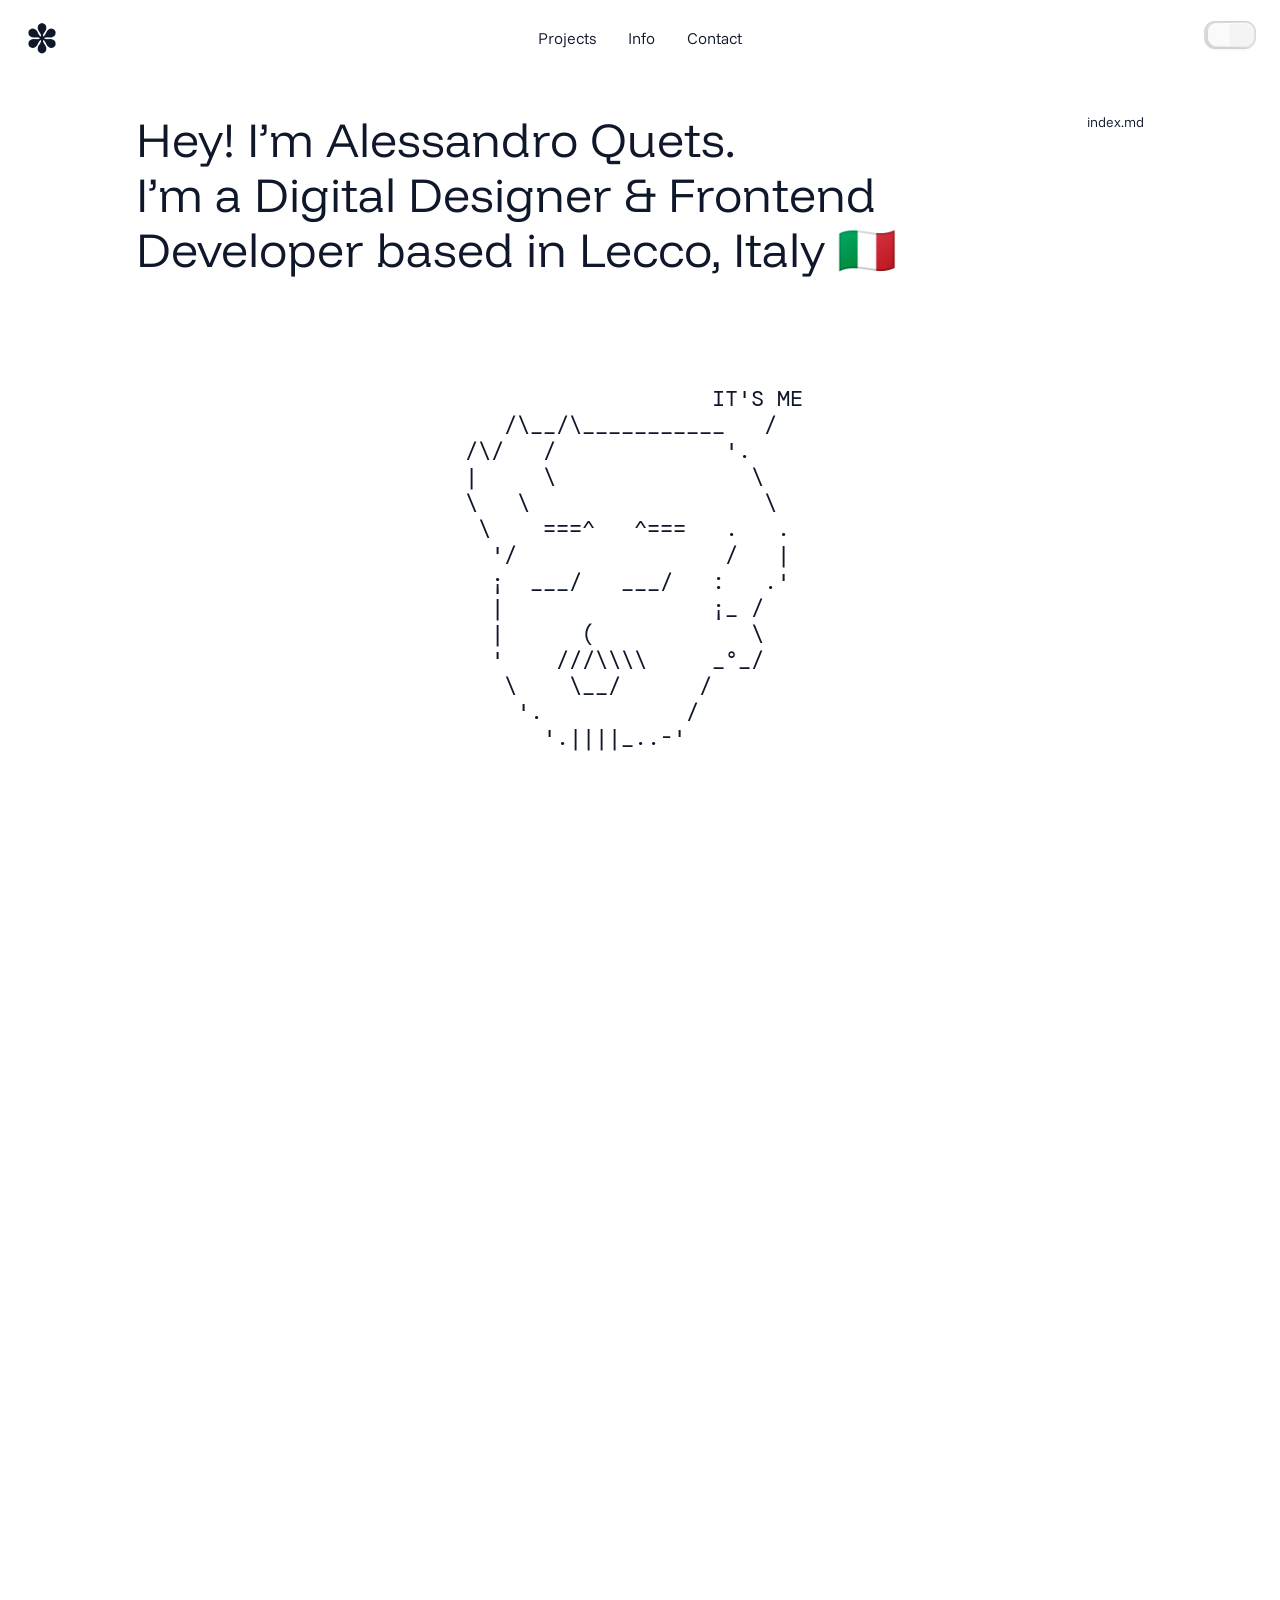
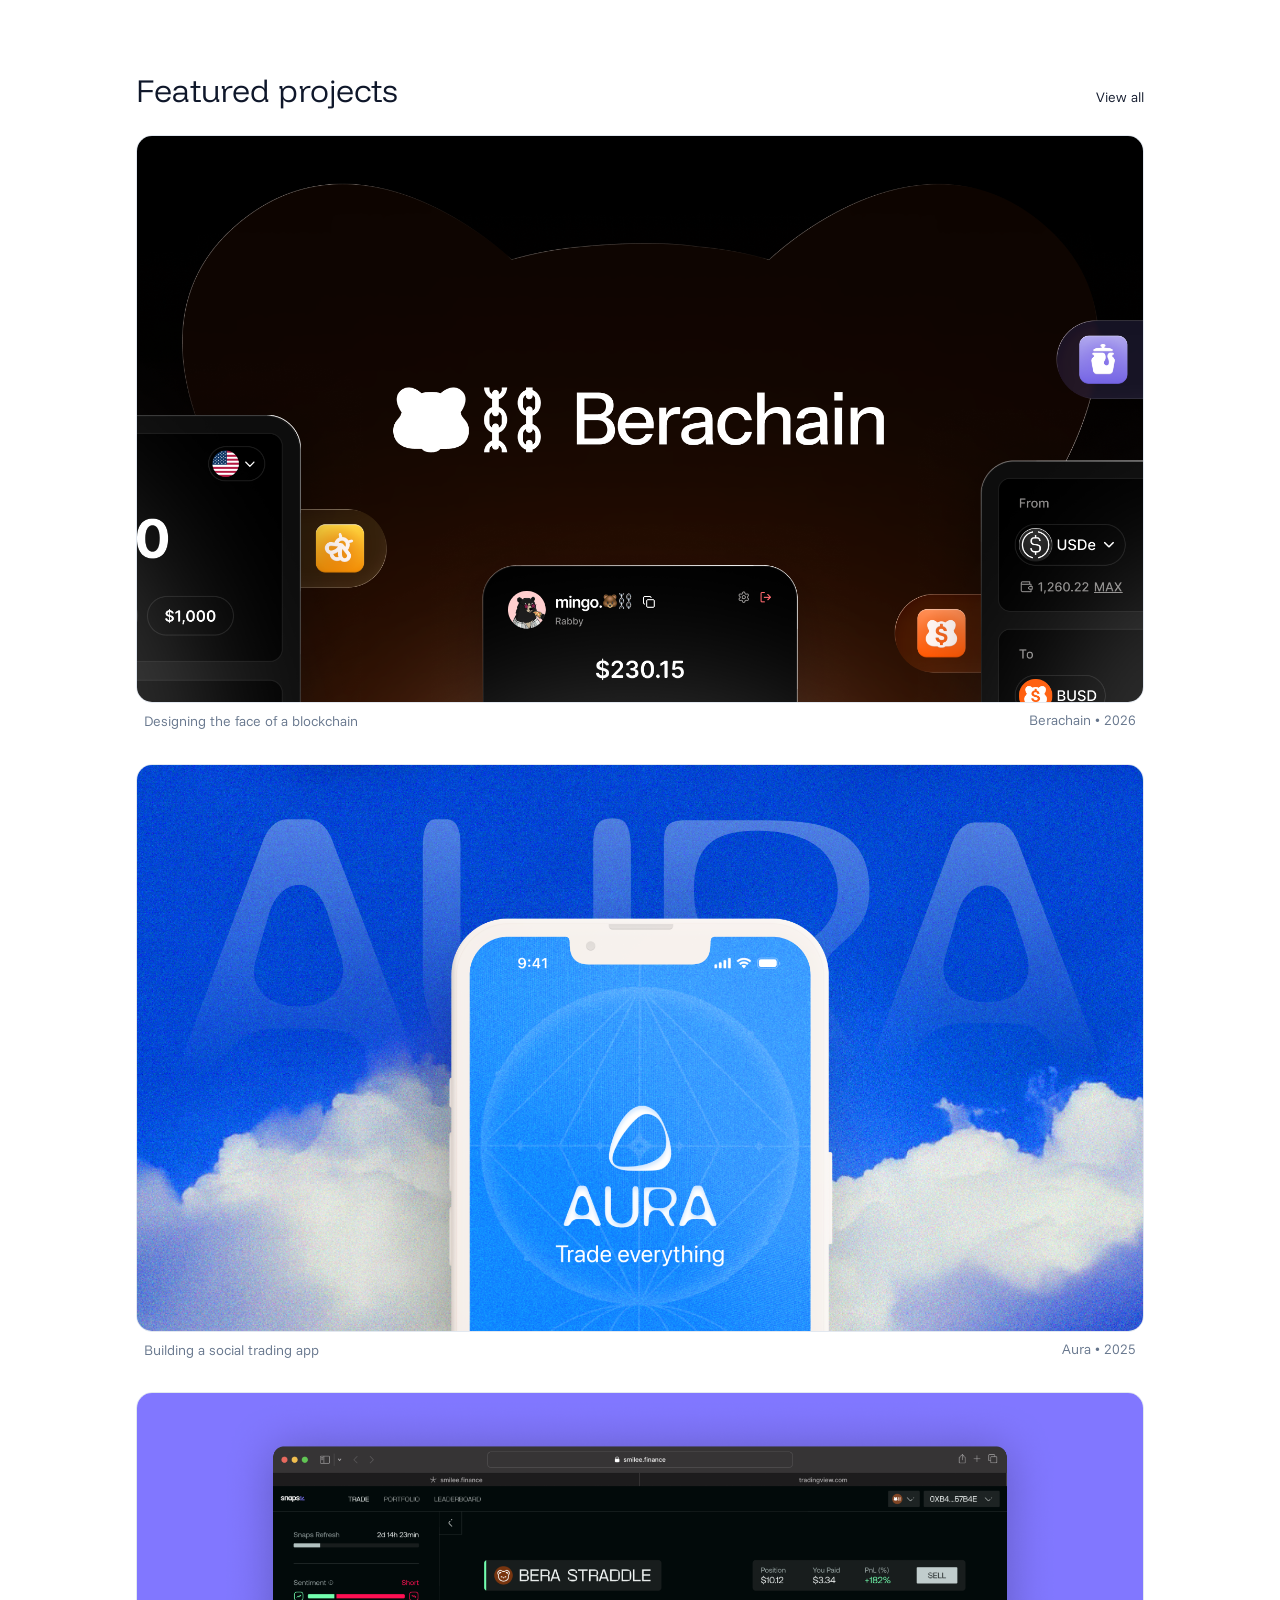
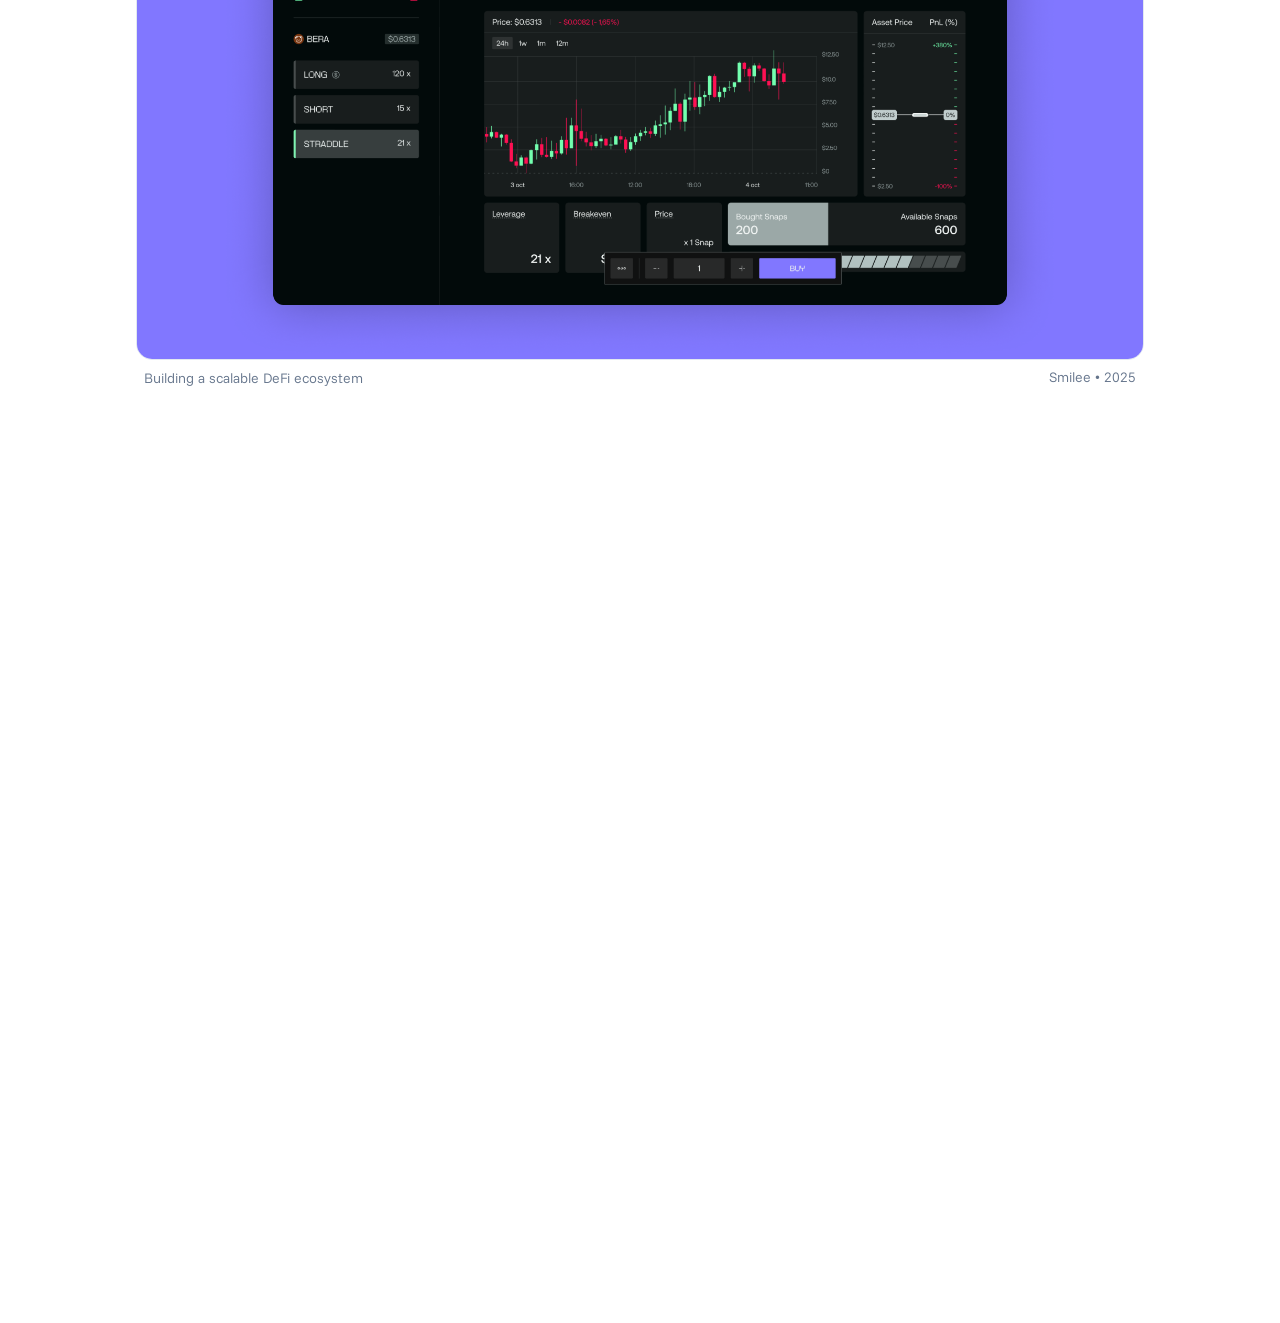
==== commit 9ce557e0: "deploy: static site build (2026-11-11 17:48 UTC)" ====
--- a/index.html
+++ b/index.html
@@ -3,48 +3,96 @@
 	<head>
 		<meta charset="utf-8" />
 		<meta name="viewport" content="width=device-width, initial-scale=1" />
+		<script>
+			try {
+				const theme = localStorage.getItem('theme');
+				if (theme === 'light' || theme === 'dark') document.documentElement.dataset.theme = theme;
+			} catch {
+				/* Use the system preference when storage is unavailable. */
+			}
+		</script>
+		<noscript>
+			<style>
+				/* Keep JS video space reserved until hydration. Only no-JS uses the fallback. */
+				.media-frame[data-media] > video[data-deferred] {
+					display: none;
+				}
+				.media-frame[data-media][data-media-state] > img:not([data-preview]) {
+					opacity: 1;
+				}
+				.media-frame[data-media] > .media-preview,
+				.media-frame[data-media]::after {
+					display: none;
+				}
+			</style>
+		</noscript>
 		
-		<link href="/_app/immutable/assets/0.DcgumT1v.css" rel="stylesheet">
-		<link rel="modulepreload" href="/_app/immutable/entry/start.CYldJ2x5.js">
-		<link rel="modulepreload" href="/_app/immutable/chunks/DohuREBZ.js">
-		<link rel="modulepreload" href="/_app/immutable/chunks/prCVLi5X.js">
-		<link rel="modulepreload" href="/_app/immutable/chunks/5AeX7-sU.js">
-		<link rel="modulepreload" href="/_app/immutable/chunks/CaZzbrHi.js">
-		<link rel="modulepreload" href="/_app/immutable/chunks/BAue5Ppo.js">
-		<link rel="modulepreload" href="/_app/immutable/entry/app.CQ9C4EbC.js">
+		<link href="/_app/immutable/assets/0.Bayv5SwZ.css" rel="stylesheet">
+		<link href="/_app/immutable/assets/ProjectCard.CknThM-J.css" rel="stylesheet">
+		<link href="/_app/immutable/assets/2.BnLhcYAm.css" rel="stylesheet">
+		<link rel="modulepreload" href="/_app/immutable/entry/start.CMeeshKE.js">
+		<link rel="modulepreload" href="/_app/immutable/chunks/Big9_mfa.js">
+		<link rel="modulepreload" href="/_app/immutable/chunks/CsI9m2ZH.js">
+		<link rel="modulepreload" href="/_app/immutable/chunks/m8rS4o8h.js">
+		<link rel="modulepreload" href="/_app/immutable/chunks/Bc11O1h5.js">
+		<link rel="modulepreload" href="/_app/immutable/chunks/NLkZbKvm.js">
+		<link rel="modulepreload" href="/_app/immutable/entry/app.oIXFRcF6.js">
+		<link rel="modulepreload" href="/_app/immutable/chunks/BXl3LOEh.js">
 		<link rel="modulepreload" href="/_app/immutable/chunks/DsnmJJEf.js">
-		<link rel="modulepreload" href="/_app/immutable/chunks/BJ2yKt4m.js">
-		<link rel="modulepreload" href="/_app/immutable/chunks/IEIfLdba.js">
-		<link rel="modulepreload" href="/_app/immutable/chunks/DaqTfC5O.js">
-		<link rel="modulepreload" href="/_app/immutable/chunks/BKZ5xJy4.js">
-		<link rel="modulepreload" href="/_app/immutable/nodes/0.Dm0Pibyg.js">
-		<link rel="modulepreload" href="/_app/immutable/chunks/BljFwJ7L.js">
-		<link rel="modulepreload" href="/_app/immutable/chunks/C7CrPEw0.js">
-		<link rel="modulepreload" href="/_app/immutable/chunks/CHuUkLSa.js">
-		<link rel="modulepreload" href="/_app/immutable/chunks/DbyZxgBQ.js">
-		<link rel="modulepreload" href="/_app/immutable/chunks/DM3Y9oyZ.js">
-		<link rel="modulepreload" href="/_app/immutable/nodes/2.Fn9eB_dp.js">
-		<link rel="modulepreload" href="/_app/immutable/chunks/DYt2V1Ck.js">
-		<link rel="modulepreload" href="/_app/immutable/chunks/CppCS6VR.js"><!--[--><link rel="icon" href="data:image/svg+xml,%3csvg%20width='128'%20height='128'%20viewBox='0%200%20128%20128'%20fill='none'%20xmlns='http://www.w3.org/2000/svg'%3e%3crect%20width='128'%20height='128'%20rx='40'%20fill='white'/%3e%3cpath%20d='M64.0488%20111C61.6282%20111%2059.6831%20110.006%2058.2134%20108.018C56.7438%20106.029%2056.009%20103.565%2056.009%20100.626C56.009%2097.341%2057.176%2092.4134%2059.5102%2085.8432C61.8443%2079.1001%2063.0114%2072.4435%2063.0114%2065.8733C60.1586%2067.6023%2057.6515%2069.3746%2055.4903%2071.19C53.329%2073.0054%2051.4271%2074.8209%2049.7846%2076.6363C47.6234%2079.0569%2045.4621%2081.3911%2043.3009%2083.6388C41.1396%2085.8%2038.9784%2087.5722%2036.8171%2088.9554C34.6559%2090.3386%2032.4514%2091.0302%2030.2037%2091.0302C28.1289%2091.0302%2026.3567%2090.3386%2024.8871%2088.9554C23.4174%2087.4858%2022.6826%2085.8%2022.6826%2083.8981C22.6826%2081.7369%2023.5903%2079.7053%2025.4058%2077.8034C27.2212%2075.8151%2030.0308%2074.3022%2033.8346%2073.2648C35.7365%2072.7461%2037.7249%2072.2274%2039.7997%2071.7087C41.9609%2071.1036%2044.2518%2070.5849%2046.6724%2070.1526C51.3407%2069.2017%2056.4412%2067.1701%2061.974%2064.0579C56.4412%2060.9457%2051.1678%2058.8709%2046.1537%2057.8335C41.3125%2056.7961%2037.0333%2055.7587%2033.3159%2054.7213C29.685%2053.5975%2027.0051%2052.0846%2025.2761%2050.1827C23.5471%2048.1944%2022.6826%2046.1196%2022.6826%2043.9584C22.6826%2041.97%2023.3742%2040.3275%2024.7574%2039.0307C26.2271%2037.734%2028.0857%2037.0856%2030.3334%2037.0856C32.6676%2037.0856%2035.0449%2037.9501%2037.4655%2039.6791C39.8861%2041.3216%2042.2635%2043.3532%2044.5976%2045.7738C46.9318%2048.1944%2049.0498%2050.4853%2050.9517%2052.6465C53.891%2056.0181%2057.9109%2059.2167%2063.0114%2062.2425V60.5567C63.0114%2057.9632%2062.8817%2055.6291%2062.6224%2053.5543C62.4495%2051.393%2062.1037%2049.5344%2061.585%2047.9783C60.8934%2045.9035%2060.1153%2043.5693%2059.2508%2040.9758C58.4728%2038.3823%2057.7812%2035.8753%2057.176%2033.4547C56.5709%2030.9477%2056.2683%2028.9593%2056.2683%2027.4897C56.2683%2024.4639%2057.0031%2022.0001%2058.4728%2020.0982C60.0289%2018.1099%2061.974%2017.1157%2064.3081%2017.1157C66.5558%2017.1157%2068.4577%2018.0667%2070.0138%2019.9686C71.5699%2021.8705%2072.348%2024.3775%2072.348%2027.4897C72.348%2030.6019%2071.1809%2035.616%2068.8468%2042.5319C66.5126%2049.3615%2065.3455%2055.9316%2065.3455%2062.2425C67.161%2061.0322%2068.5874%2060.1244%2069.6248%2059.5193C70.6622%2058.8277%2071.5267%2058.2225%2072.2183%2057.7038C72.9099%2057.0987%2073.6879%2056.4071%2074.5524%2055.6291C75.4169%2054.7646%2076.6272%2053.5543%2078.1833%2051.9982C84.2348%2045.3415%2088.4708%2041.192%2090.8914%2039.5494C93.312%2037.9069%2095.8191%2037.0856%2098.4126%2037.0856C100.487%2037.0856%20102.216%2037.734%20103.6%2039.0307C104.983%2040.3275%20105.674%2041.97%20105.674%2043.9584C105.674%2046.1196%20104.81%2048.1512%20103.081%2050.0531C101.438%2051.8685%2098.7151%2053.3814%2094.9113%2054.5917C93.0959%2055.1968%2091.1075%2055.7587%2088.9463%2056.2774C86.8715%2056.7961%2084.6238%2057.3148%2082.2032%2057.8335C77.4485%2058.8709%2072.1751%2060.9457%2066.3829%2064.0579C69.1493%2065.614%2071.786%2066.9107%2074.2931%2067.9481C76.8866%2068.8991%2079.3936%2069.6339%2081.8142%2070.1526C86.5689%2071.19%2090.805%2072.2706%2094.5223%2073.3945C98.3261%2074.4319%20101.136%2075.9015%20102.951%2077.8034C104.767%2079.7053%20105.674%2081.7369%20105.674%2083.8981C105.674%2085.8%20104.939%2087.4858%20103.47%2088.9554C102.087%2090.3386%20100.271%2091.0302%2098.0235%2091.0302C96.1216%2091.0302%2094.1333%2090.3818%2092.0585%2089.0851C89.9837%2087.7883%2087.9521%2086.2322%2085.9638%2084.4168C83.9755%2082.5149%2082.16%2080.6562%2080.5175%2078.8408C78.9614%2077.0254%2077.7078%2075.5989%2076.7569%2074.5615C74.855%2072.4003%2071.0512%2069.5042%2065.3455%2065.8733V67.5591C65.3455%2073.0054%2066.4694%2079.1866%2068.7171%2086.1026C70.9648%2093.0185%2072.0886%2097.8597%2072.0886%20100.626C72.0886%20103.652%2071.3106%20106.116%2069.7545%20108.018C68.1984%20110.006%2066.2965%20111%2064.0488%20111Z'%20fill='black'/%3e%3c/svg%3e"/><!--]-->
+		<link rel="modulepreload" href="/_app/immutable/chunks/ByzYFYi9.js">
+		<link rel="modulepreload" href="/_app/immutable/chunks/BhuIKg7_.js">
+		<link rel="modulepreload" href="/_app/immutable/chunks/BGiacd6y.js">
+		<link rel="modulepreload" href="/_app/immutable/nodes/0.BAcy5qYY.js">
+		<link rel="modulepreload" href="/_app/immutable/chunks/BolvSn8E.js">
+		<link rel="modulepreload" href="/_app/immutable/chunks/pFuOVO33.js">
+		<link rel="modulepreload" href="/_app/immutable/chunks/Bazdk27Q.js">
+		<link rel="modulepreload" href="/_app/immutable/chunks/D2S8ynfT.js">
+		<link rel="modulepreload" href="/_app/immutable/chunks/CaBG30Z9.js">
+		<link rel="modulepreload" href="/_app/immutable/chunks/DyGXjPGR.js">
+		<link rel="modulepreload" href="/_app/immutable/nodes/2.D157pibx.js">
+		<link rel="modulepreload" href="/_app/immutable/chunks/CrSsbM1H.js">
+		<link rel="modulepreload" href="/_app/immutable/chunks/rWeNY5_r.js">
+		<link rel="modulepreload" href="/_app/immutable/chunks/T5RaJm5C.js">
+		<link rel="modulepreload" href="/_app/immutable/chunks/BtDT2MiD.js">
+		<link rel="modulepreload" href="/_app/immutable/chunks/CagCdIuZ.js"><!--[--><link rel="icon" href="data:image/svg+xml,%3csvg%20width='128'%20height='128'%20viewBox='0%200%20128%20128'%20fill='none'%20xmlns='http://www.w3.org/2000/svg'%3e%3crect%20width='128'%20height='128'%20rx='40'%20fill='white'/%3e%3cpath%20d='M64.0488%20111C61.6282%20111%2059.6831%20110.006%2058.2134%20108.018C56.7438%20106.029%2056.009%20103.565%2056.009%20100.626C56.009%2097.341%2057.176%2092.4134%2059.5102%2085.8432C61.8443%2079.1001%2063.0114%2072.4435%2063.0114%2065.8733C60.1586%2067.6023%2057.6515%2069.3746%2055.4903%2071.19C53.329%2073.0054%2051.4271%2074.8209%2049.7846%2076.6363C47.6234%2079.0569%2045.4621%2081.3911%2043.3009%2083.6388C41.1396%2085.8%2038.9784%2087.5722%2036.8171%2088.9554C34.6559%2090.3386%2032.4514%2091.0302%2030.2037%2091.0302C28.1289%2091.0302%2026.3567%2090.3386%2024.8871%2088.9554C23.4174%2087.4858%2022.6826%2085.8%2022.6826%2083.8981C22.6826%2081.7369%2023.5903%2079.7053%2025.4058%2077.8034C27.2212%2075.8151%2030.0308%2074.3022%2033.8346%2073.2648C35.7365%2072.7461%2037.7249%2072.2274%2039.7997%2071.7087C41.9609%2071.1036%2044.2518%2070.5849%2046.6724%2070.1526C51.3407%2069.2017%2056.4412%2067.1701%2061.974%2064.0579C56.4412%2060.9457%2051.1678%2058.8709%2046.1537%2057.8335C41.3125%2056.7961%2037.0333%2055.7587%2033.3159%2054.7213C29.685%2053.5975%2027.0051%2052.0846%2025.2761%2050.1827C23.5471%2048.1944%2022.6826%2046.1196%2022.6826%2043.9584C22.6826%2041.97%2023.3742%2040.3275%2024.7574%2039.0307C26.2271%2037.734%2028.0857%2037.0856%2030.3334%2037.0856C32.6676%2037.0856%2035.0449%2037.9501%2037.4655%2039.6791C39.8861%2041.3216%2042.2635%2043.3532%2044.5976%2045.7738C46.9318%2048.1944%2049.0498%2050.4853%2050.9517%2052.6465C53.891%2056.0181%2057.9109%2059.2167%2063.0114%2062.2425V60.5567C63.0114%2057.9632%2062.8817%2055.6291%2062.6224%2053.5543C62.4495%2051.393%2062.1037%2049.5344%2061.585%2047.9783C60.8934%2045.9035%2060.1153%2043.5693%2059.2508%2040.9758C58.4728%2038.3823%2057.7812%2035.8753%2057.176%2033.4547C56.5709%2030.9477%2056.2683%2028.9593%2056.2683%2027.4897C56.2683%2024.4639%2057.0031%2022.0001%2058.4728%2020.0982C60.0289%2018.1099%2061.974%2017.1157%2064.3081%2017.1157C66.5558%2017.1157%2068.4577%2018.0667%2070.0138%2019.9686C71.5699%2021.8705%2072.348%2024.3775%2072.348%2027.4897C72.348%2030.6019%2071.1809%2035.616%2068.8468%2042.5319C66.5126%2049.3615%2065.3455%2055.9316%2065.3455%2062.2425C67.161%2061.0322%2068.5874%2060.1244%2069.6248%2059.5193C70.6622%2058.8277%2071.5267%2058.2225%2072.2183%2057.7038C72.9099%2057.0987%2073.6879%2056.4071%2074.5524%2055.6291C75.4169%2054.7646%2076.6272%2053.5543%2078.1833%2051.9982C84.2348%2045.3415%2088.4708%2041.192%2090.8914%2039.5494C93.312%2037.9069%2095.8191%2037.0856%2098.4126%2037.0856C100.487%2037.0856%20102.216%2037.734%20103.6%2039.0307C104.983%2040.3275%20105.674%2041.97%20105.674%2043.9584C105.674%2046.1196%20104.81%2048.1512%20103.081%2050.0531C101.438%2051.8685%2098.7151%2053.3814%2094.9113%2054.5917C93.0959%2055.1968%2091.1075%2055.7587%2088.9463%2056.2774C86.8715%2056.7961%2084.6238%2057.3148%2082.2032%2057.8335C77.4485%2058.8709%2072.1751%2060.9457%2066.3829%2064.0579C69.1493%2065.614%2071.786%2066.9107%2074.2931%2067.9481C76.8866%2068.8991%2079.3936%2069.6339%2081.8142%2070.1526C86.5689%2071.19%2090.805%2072.2706%2094.5223%2073.3945C98.3261%2074.4319%20101.136%2075.9015%20102.951%2077.8034C104.767%2079.7053%20105.674%2081.7369%20105.674%2083.8981C105.674%2085.8%20104.939%2087.4858%20103.47%2088.9554C102.087%2090.3386%20100.271%2091.0302%2098.0235%2091.0302C96.1216%2091.0302%2094.1333%2090.3818%2092.0585%2089.0851C89.9837%2087.7883%2087.9521%2086.2322%2085.9638%2084.4168C83.9755%2082.5149%2082.16%2080.6562%2080.5175%2078.8408C78.9614%2077.0254%2077.7078%2075.5989%2076.7569%2074.5615C74.855%2072.4003%2071.0512%2069.5042%2065.3455%2065.8733V67.5591C65.3455%2073.0054%2066.4694%2079.1866%2068.7171%2086.1026C70.9648%2093.0185%2072.0886%2097.8597%2072.0886%20100.626C72.0886%20103.652%2071.3106%20106.116%2069.7545%20108.018C68.1984%20110.006%2066.2965%20111%2064.0488%20111Z'%20fill='black'/%3e%3c/svg%3e"/><!--]-->
 	</head>
 	<body data-sveltekit-preload-data="hover">
-		<div style="display: contents"><!--[--><!--[--><!----><div class="min-h-screen bg-background text-foreground-1"><header class="fixed top-0 left-0 z-50 w-full px-6 py-5 transition-transform motion-base translate-y-0"><div class="relative z-50 flex items-center justify-between"><a href="/" class="font-display text-foreground-1">Alessandro Quets</a> <nav class="hidden items-center gap-8 md:flex"><!--[--><a href="/projects" class="text-foreground-1 transition-colors hover:underline">Projects</a><a href="/info" class="text-foreground-1 transition-colors hover:underline">Info</a><a href="/contact" class="text-foreground-1 transition-colors hover:underline">Contact</a><!--]--></nav> <button class="relative z-50 flex h-6 w-6 flex-col items-center justify-center gap-1.5 text-foreground-1 md:hidden" aria-label="Open menu" aria-expanded="false"><span class="block h-0.5 w-5 bg-foreground-1 transition-all motion-base"></span> <span class="block h-0.5 w-5 bg-foreground-1 transition-all motion-base"></span></button></div> <!--[!--><!--]--></header><!----> <main class="p-4 pt-14 md:p-6 md:pt-20"><!----><section class="relative container mx-auto grid gap-8 rounded-xl bg-surface-1 p-5 sm:min-h-[60dvh] md:p-10 lg:grid-cols-2"><div class="absolute top-0 left-0 m-5 w-fit rounded-full bg-surface-3 px-4 py-1.5 font-display text-xl md:m-10 md:px-5 md:py-3">CV</div> <div class="order-last flex flex-col justify-end lg:order-first"><h1 class="font-display text-2xl leading-[1.1] xl:text-4xl"><span class="sm:whitespace-nowrap">Hey! <br class="block sm:hidden"/>I’m Alessandro Quets.</span> <br/> <span class="text-foreground-4 sm:whitespace-nowrap">I’m a Digital Designer &amp; Frontend</span> <br class="hidden sm:block"/> <span class="text-foreground-4 sm:whitespace-nowrap">Developer based in Lecco 🇮🇹</span></h1></div> <div class="flex h-full items-center justify-center"><pre class="cursor-pointer rounded-xl text-center font-mono text-[3cqw] leading-tight font-normal text-foreground-2 select-none sm:text-[2.2cqw] lg:text-[1.7cqw] mt-8 md:mt-0" role="img" aria-label="Animated ASCII art showcasing design skills"></pre></div><!----></section> <div class="h-5 md:h-20 xl:h-40"></div> <!--[--><section class="container mx-auto px-2 py-4" aria-labelledby="featured-heading"><div class="mb-6 flex items-baseline justify-between gap-4"><h2 id="featured-heading" class="font-display text-2xl text-foreground-1">Featured projects</h2> <a href="/projects" class="text-sm text-primary hover:underline">View all</a></div> <ul class="grid grid-cols-1 gap-6 md:gap-8 lg:grid-cols-2"><!--[--><li class="list-none"><a href="/projects/berachain" class="group block"><div class="overflow-clip rounded-xl border border-border bg-surface-1"><div class="bg-white ring-primary/30 group-focus-visible:ring-2 dark:bg-surface-1"><!--[!--><!--[--><img src="/media/berachain-cover.png" alt="Berachain landing page hero section" width="1920" height="1080" loading="lazy" class="block aspect-video w-full object-cover transition-transform motion-base group-hover:scale-110 group-focus-visible:scale-110"/><!--]--><!--]--></div></div> <div class="mt-2 flex flex-col items-start gap-1 text-sm leading-snug text-foreground-3 sm:flex-row sm:items-baseline sm:justify-between sm:gap-3.5"><p class="m-0 flex items-center gap-2 sm:flex-1"><span class="h-1.5 w-0 shrink-0 rounded-full bg-foreground-1 opacity-0 transition-all motion-base group-hover:w-3 group-hover:opacity-100 group-focus-visible:w-3 group-focus-visible:opacity-100"></span> <span class="line-clamp-1 text-ellipsis transition-colors motion-base group-hover:text-foreground-1 group-focus-visible:text-foreground-1">Designing the face of a blockchain</span></p> <p class="mx-2 whitespace-nowrap transition-colors motion-base group-hover:text-foreground-1 group-focus-visible:text-foreground-1 sm:shrink-0">Berachain • 2026</p></div></a><!----></li><li class="list-none"><a href="/projects/smilee" class="group block"><div class="overflow-clip rounded-xl border border-border bg-surface-1"><div class="bg-white ring-primary/30 group-focus-visible:ring-2 dark:bg-surface-1"><!--[!--><!--[--><img src="/media/smilee-cover.png" alt="Smilee Finance cover" width="1920" height="1080" loading="lazy" class="block aspect-video w-full object-cover transition-transform motion-base group-hover:scale-110 group-focus-visible:scale-110"/><!--]--><!--]--></div></div> <div class="mt-2 flex flex-col items-start gap-1 text-sm leading-snug text-foreground-3 sm:flex-row sm:items-baseline sm:justify-between sm:gap-3.5"><p class="m-0 flex items-center gap-2 sm:flex-1"><span class="h-1.5 w-0 shrink-0 rounded-full bg-foreground-1 opacity-0 transition-all motion-base group-hover:w-3 group-hover:opacity-100 group-focus-visible:w-3 group-focus-visible:opacity-100"></span> <span class="line-clamp-1 text-ellipsis transition-colors motion-base group-hover:text-foreground-1 group-focus-visible:text-foreground-1">Building a scalable DeFi ecosystem</span></p> <p class="mx-2 whitespace-nowrap transition-colors motion-base group-hover:text-foreground-1 group-focus-visible:text-foreground-1 sm:shrink-0">Smilee • 2025</p></div></a><!----></li><li class="list-none"><a href="/projects/vcat" class="group block"><div class="overflow-clip rounded-xl border border-border bg-surface-1"><div class="bg-white ring-primary/30 group-focus-visible:ring-2 dark:bg-surface-1"><!--[--><video src="/media/vcat_presentation_v1.webm" poster="/media/VCAT-screens.png" autoplay muted loop playsinline preload="metadata" class="block aspect-video w-full object-cover transition-transform motion-base group-hover:scale-110 group-focus-visible:scale-110"></video><!--]--></div></div> <div class="mt-2 flex flex-col items-start gap-1 text-sm leading-snug text-foreground-3 sm:flex-row sm:items-baseline sm:justify-between sm:gap-3.5"><p class="m-0 flex items-center gap-2 sm:flex-1"><span class="h-1.5 w-0 shrink-0 rounded-full bg-foreground-1 opacity-0 transition-all motion-base group-hover:w-3 group-hover:opacity-100 group-focus-visible:w-3 group-focus-visible:opacity-100"></span> <span class="line-clamp-1 text-ellipsis transition-colors motion-base group-hover:text-foreground-1 group-focus-visible:text-foreground-1">Helping Wikipedians filling gaps in visual content</span></p> <p class="mx-2 whitespace-nowrap transition-colors motion-base group-hover:text-foreground-1 group-focus-visible:text-foreground-1 sm:shrink-0">VCAT • 2023</p></div></a><!----></li><!--]--></ul></section><!--]--><!----><!----></main> <footer class="flex items-center justify-between px-6 py-6 text-sm text-foreground-4"><span>Alessandro Quets</span> <span aria-hidden="true">✽</span></footer> <!--[!--><!--]--></div><!----><!--]--> <!--[!--><!--]--><!--]-->
+		<div style="display: contents"><!--[--><!--[--><!----><div class="isolate min-h-screen bg-background text-foreground-1"><header data-menu-open="false" class="fixed top-0 left-0 z-50 w-full px-4 py-5 transition-transform md:px-6 motion-base translate-y-0 svelte-1elxaub"><div class="header-surface relative z-50 flex items-center justify-between svelte-1elxaub"><a href="/" class="flex h-9 w-9 items-center justify-center font-display text-3xl leading-none text-foreground-1 svelte-1elxaub" aria-label="Alessandro Quets — Home"><span aria-hidden="true">✽</span></a> <nav class="hidden items-center gap-8 md:absolute md:left-1/2 md:flex md:-translate-x-1/2"><!--[--><a href="/projects" class="text-foreground-1 transition-colors hover:underline svelte-1elxaub"><span class="scramble-label"><span class="scramble-original">Projects</span><span class="scramble-output" aria-hidden="true"></span></span><!----></a><a href="/info" class="text-foreground-1 transition-colors hover:underline svelte-1elxaub"><span class="scramble-label"><span class="scramble-original">Info</span><span class="scramble-output" aria-hidden="true"></span></span><!----></a><a href="/contact" class="text-foreground-1 transition-colors hover:underline svelte-1elxaub"><span class="scramble-label"><span class="scramble-original">Contact</span><span class="scramble-output" aria-hidden="true"></span></span><!----></a><!--]--></nav> <div class="flex items-center gap-4"><div class="hidden md:block"><button class="theme-switch svelte-mls84d" type="button" role="switch" aria-label="Dark theme" aria-checked="false"><span class="thumb svelte-mls84d" aria-hidden="true"></span></button><!----></div> <button class="relative z-50 flex h-6 w-6 flex-col items-center justify-center gap-1.5 text-foreground-1 md:hidden svelte-1elxaub" aria-label="Open menu" aria-expanded="false"><span class="block h-0.5 w-5 bg-foreground-1 transition-transform motion-base svelte-1elxaub"></span> <span class="block h-0.5 w-5 bg-foreground-1 transition-transform motion-base svelte-1elxaub"></span></button></div></div> <nav class="mobile-menu fixed inset-0 z-40 flex h-dvh flex-col items-center justify-center gap-8 bg-background md:hidden svelte-1elxaub" data-open="false" data-keyboard="false" inert aria-hidden="true" aria-label="Mobile navigation"><!--[--><a href="/projects" class="text-2xl text-foreground-1 hover:underline svelte-1elxaub" style="--item-delay: 0ms"><span class="scramble-label"><span class="scramble-original">Projects</span><span class="scramble-output" aria-hidden="true"></span></span><!----></a><a href="/info" class="text-2xl text-foreground-1 hover:underline svelte-1elxaub" style="--item-delay: 50ms"><span class="scramble-label"><span class="scramble-original">Info</span><span class="scramble-output" aria-hidden="true"></span></span><!----></a><a href="/contact" class="text-2xl text-foreground-1 hover:underline svelte-1elxaub" style="--item-delay: 100ms"><span class="scramble-label"><span class="scramble-original">Contact</span><span class="scramble-output" aria-hidden="true"></span></span><!----></a><!--]--> <button class="theme-switch svelte-mls84d" type="button" role="switch" aria-label="Dark theme" aria-checked="false"><span class="thumb svelte-mls84d" aria-hidden="true"></span></button><!----></nav></header><!----> <main class="relative z-10 min-h-screen rounded-b-xl bg-background p-4 pt-14 pb-20 md:p-6 md:pt-20 md:pb-32"><!----><section class="mx-auto max-w-5xl px-2 pt-4 md:pt-6 xl:pt-8" aria-label="Introduction"><div class="w-full"><div class="grid grid-cols-[minmax(0,1fr)_auto] items-start gap-4 lg:gap-8"><h1 data-enter="" class="font-display text-2xl leading-[1.15] md:text-4xl md:leading-[1.15]"><!--[--><!--[--><span class="inline-block" data-reveal="">Hey!</span><!--]--><!--]--><!----> <span class="whitespace-nowrap md:whitespace-normal"><!--[--><!--[--><span class="inline-block" data-reveal="">I’m</span><!--]--><!--[!--> <!--]--><!--[--><span class="inline-block" data-reveal="">Alessandro</span><!--]--><!--[!--> <!--]--><!--[--><span class="inline-block" data-reveal="">Quets.</span><!--]--><!--]--><!----></span> <br/> <!--[--><!--[--><span class="inline-block" data-reveal="">I’m</span><!--]--><!--[!--> <!--]--><!--[--><span class="inline-block" data-reveal="">a</span><!--]--><!--[!--> <!--]--><!--[--><span class="inline-block" data-reveal="">Digital</span><!--]--><!--[!--> <!--]--><!--[--><span class="inline-block" data-reveal="">Designer</span><!--]--><!--[!--> <!--]--><!--[--><span class="inline-block" data-reveal="">&amp;</span><!--]--><!--[!--> <!--]--><!--[--><span class="inline-block" data-reveal="">Frontend</span><!--]--><!--[!--> <!--]--><!--[--><span class="inline-block" data-reveal="">Developer</span><!--]--><!--[!--> <!--]--><!--[--><span class="inline-block" data-reveal="">based</span><!--]--><!--[!--> <!--]--><!--[--><span class="inline-block" data-reveal="">in</span><!--]--><!--[!--> <!--]--><!--[--><span class="inline-block" data-reveal="">Lecco,</span><!--]--><!--[!--> <!--]--><!--[--><span class="inline-block" data-reveal="">Italy</span><!--]--><!--[!--> <!--]--><!--[--><span class="inline-block" data-reveal="">🇮🇹</span><!--]--><!--]--><!----></h1> <a data-enter="" href="/index.md" class="text-sm whitespace-nowrap text-foreground-1 underline-offset-4 hover:underline focus-visible:outline-2 focus-visible:outline-offset-4"><span class="scramble-label"><span class="scramble-original">index.md</span><span class="scramble-output" aria-hidden="true"></span></span><!----></a></div> <div data-enter="" class="py-8 md:py-12 xl:py-14"><div class="flex h-full items-center justify-center"><pre class="cursor-pointer rounded-xl text-center font-mono font-normal text-foreground-1 select-none text-[clamp(0.6rem,3.2vw,1.5rem)] leading-[1.2] sm:text-[clamp(0.6rem,3.2vw,1.5rem)] md:text-[clamp(0.6rem,3.2vw,1.5rem)] lg:text-[clamp(0.65rem,1.7vw,1.5rem)]" role="img" aria-label="Animated ASCII art showcasing design skills">                                         
+                                         
+                                         
+                                         
+                                         
+                                         
+                                         
+                                         
+                                         
+                                         
+                                         
+                                         
+                                         
+                                         
+                                         
+                                         
+                                         
+                                         
+                                         </pre></div><!----></div></div></section> <section class="mx-auto max-w-5xl px-2 pt-4 pb-20 md:pt-8 md:pb-28 xl:pb-40 svelte-1su3erj" aria-label="My approach"><div class="space-y-8 font-display text-3xl leading-[1.25] text-foreground-1 md:space-y-12 md:text-4xl md:leading-[1.25] svelte-1su3erj"><!--[--><p class="svelte-1su3erj"><!--[--><span data-reveal="" class="svelte-1su3erj"><!--[!--><!--[!--><!--[!-->I<!--]--><!--]--><!--]--></span><!--[--> <!--]--><span data-reveal="" class="svelte-1su3erj"><!--[!--><!--[!--><!--[!-->care<!--]--><!--]--><!--]--></span><!--[--> <!--]--><span data-reveal="" class="svelte-1su3erj"><!--[!--><!--[!--><!--[!-->about<!--]--><!--]--><!--]--></span><!--[--> <!--]--><span data-reveal="" class="svelte-1su3erj"><!--[!--><!--[!--><!--[!-->how<!--]--><!--]--><!--]--></span><!--[--> <!--]--><span data-reveal="" class="svelte-1su3erj"><!--[!--><!--[!--><!--[!-->an<!--]--><!--]--><!--]--></span><!--[--> <!--]--><span data-reveal="" class="svelte-1su3erj"><!--[!--><!--[!--><!--[!-->interface<!--]--><!--]--><!--]--></span><!--[--> <!--]--><span data-reveal="" class="svelte-1su3erj"><!--[!--><!--[!--><!--[!-->looks<!--]--><!--]--><!--]--></span><!--[--> <!--]--><span data-reveal="" data-graphic="eye" class="svelte-1su3erj"><!--[!--><!--[--><span class="inline-icon inline-block align-middle text-primary svelte-1su3erj" aria-hidden="true"><!--[--><!----><svg xmlns="http://www.w3.org/2000/svg" viewBox="0 0 32 32" fill="currentColor" preserveAspectRatio="xMidYMid meet" width="32" height="32" aria-hidden="true"><!--[!--><!--]--><path d="M30.94,15.66A16.69,16.69,0,0,0,16,5,16.69,16.69,0,0,0,1.06,15.66a1,1,0,0,0,0,.68A16.69,16.69,0,0,0,16,27,16.69,16.69,0,0,0,30.94,16.34,1,1,0,0,0,30.94,15.66ZM16,25c-5.3,0-10.9-3.93-12.93-9C5.1,10.93,10.7,7,16,7s10.9,3.93,12.93,9C26.9,21.07,21.3,25,16,25Z"></path><path d="M16,10a6,6,0,1,0,6,6A6,6,0,0,0,16,10Zm0,10a4,4,0,1,1,4-4A4,4,0,0,1,16,20Z"></path></svg><!----><!--]--><!----></span><!--]--><!--]--></span><!--[!--><!--]--><span data-reveal="" class="svelte-1su3erj"><!--[!--><!--[!--><!--[!-->,<!--]--><!--]--><!--]--></span><!--[--> <!--]--><span data-reveal="" class="svelte-1su3erj"><!--[!--><!--[!--><!--[!-->how<!--]--><!--]--><!--]--></span><!--[--> <!--]--><span data-reveal="" class="svelte-1su3erj"><!--[!--><!--[!--><!--[!-->it<!--]--><!--]--><!--]--></span><!--[--> <!--]--><span data-reveal="" class="svelte-1su3erj"><!--[!--><!--[!--><!--[!-->feels,<!--]--><!--]--><!--]--></span><!--[--> <!--]--><span data-reveal="" class="svelte-1su3erj"><!--[!--><!--[!--><!--[!-->and<!--]--><!--]--><!--]--></span><!--[--> <!--]--><span data-reveal="" class="svelte-1su3erj"><!--[!--><!--[!--><!--[!-->how<!--]--><!--]--><!--]--></span><!--[--> <!--]--><span data-reveal="" class="svelte-1su3erj"><!--[!--><!--[!--><!--[!-->it<!--]--><!--]--><!--]--></span><!--[--> <!--]--><span data-reveal="" class="svelte-1su3erj"><!--[!--><!--[!--><!--[!-->works.<!--]--><!--]--><!--]--></span><!--[--> <!--]--><!--]--></p><p class="svelte-1su3erj"><!--[--><span data-reveal="" class="svelte-1su3erj"><!--[!--><!--[!--><!--[!-->I<!--]--><!--]--><!--]--></span><!--[--> <!--]--><span data-reveal="" class="svelte-1su3erj"><!--[!--><!--[!--><!--[!-->shape<!--]--><!--]--><!--]--></span><!--[--> <!--]--><span data-reveal="" class="svelte-1su3erj"><!--[!--><!--[!--><!--[!-->interactions,<!--]--><!--]--><!--]--></span><!--[--> <!--]--><span data-reveal="" class="svelte-1su3erj"><!--[!--><!--[!--><!--[!-->build<!--]--><!--]--><!--]--></span><!--[--> <!--]--><span data-reveal="" class="svelte-1su3erj"><!--[!--><!--[!--><!--[!-->design<!--]--><!--]--><!--]--></span><!--[--> <!--]--><span data-reveal="" class="svelte-1su3erj"><!--[!--><!--[!--><!--[!-->systems,<!--]--><!--]--><!--]--></span><!--[--> <!--]--><span data-reveal="" class="svelte-1su3erj"><!--[!--><!--[!--><!--[!-->and<!--]--><!--]--><!--]--></span><!--[--> <!--]--><span data-reveal="" class="svelte-1su3erj"><!--[!--><!--[!--><!--[!-->carry<!--]--><!--]--><!--]--></span><!--[--> <!--]--><span data-reveal="" class="svelte-1su3erj"><!--[!--><!--[!--><!--[!-->those<!--]--><!--]--><!--]--></span><!--[--> <!--]--><span data-reveal="" class="svelte-1su3erj"><!--[!--><!--[!--><!--[!-->decisions<!--]--><!--]--><!--]--></span><!--[--> <!--]--><span data-reveal="" class="svelte-1su3erj"><!--[!--><!--[!--><!--[!-->into<!--]--><!--]--><!--]--></span><!--[--> <!--]--><span data-reveal="" class="svelte-1su3erj"><!--[!--><!--[!--><!--[!-->production<!--]--><!--]--><!--]--></span><!--[--> <!--]--><span data-reveal="" data-graphic="components" class="svelte-1su3erj"><!--[--><span class="inline-toggle svelte-1su3erj" aria-hidden="true"><span class="svelte-1su3erj"></span></span><!--]--></span><!--[--> <!--]--><span data-reveal="" class="svelte-1su3erj"><!--[!--><!--[!--><!--[!-->Working<!--]--><!--]--><!--]--></span><!--[--> <!--]--><span data-reveal="" class="svelte-1su3erj"><!--[!--><!--[!--><!--[!-->in<!--]--><!--]--><!--]--></span><!--[--> <!--]--><span data-reveal="" class="svelte-1su3erj"><!--[!--><!--[!--><!--[!-->both<!--]--><!--]--><!--]--></span><!--[--> <!--]--><span data-reveal="" class="svelte-1su3erj"><!--[!--><!--[!--><!--[!-->Figma<!--]--><!--]--><!--]--></span><!--[--> <!--]--><span data-reveal="" data-graphic="figma" class="svelte-1su3erj"><!--[!--><!--[--><span class="inline-icon inline-block align-middle text-primary svelte-1su3erj" aria-hidden="true"><!--[--><!----><svg xmlns="http://www.w3.org/2000/svg" viewBox="0 0 32 32" fill="currentColor" preserveAspectRatio="xMidYMid meet" width="32" height="32" aria-hidden="true"><!--[!--><!--]--><path d="M23.6,11.6c1-0.6,1.7-1.5,2.1-2.6c0.4-1.1,0.4-2.2,0.1-3.3c-0.3-1.1-1-2-1.9-2.7c-0.9-0.7-2.1-1-3.2-1h-9.2	c-1.2,0-2.3,0.4-3.2,1C7.2,3.7,6.6,4.7,6.2,5.7C5.9,6.8,5.9,8,6.3,9c0.4,1.1,1.1,2,2.1,2.6c-0.7,0.5-1.4,1.1-1.8,1.9	C6.2,14.3,6,15.1,6,16c0,0.9,0.2,1.7,0.6,2.5c0.4,0.8,1,1.4,1.8,1.9c-1,0.6-1.7,1.5-2.1,2.6c-0.4,1.1-0.4,2.2-0.1,3.3	c0.3,1.1,1,2,2,2.7c0.9,0.7,2.1,1,3.2,1c1.4,0,2.8-0.6,3.9-1.5c1-1,1.6-2.3,1.6-3.7v-4.8c1,0.9,2.3,1.4,3.6,1.4h0.1	c1.2,0,2.3-0.4,3.2-1c0.9-0.7,1.6-1.6,1.9-2.7c0.3-1.1,0.3-2.2-0.1-3.3C25.3,13.1,24.5,12.2,23.6,11.6z M16.9,3.7h3.7	c0.5,0,1,0,1.4,0.2c0.5,0.2,0.9,0.4,1.2,0.8c0.4,0.3,0.6,0.7,0.8,1.2s0.3,0.9,0.3,1.4c0,0.5-0.1,1-0.3,1.4c-0.2,0.4-0.5,0.8-0.8,1.2	c-0.4,0.3-0.8,0.6-1.2,0.8c-0.5,0.2-1,0.2-1.4,0.2h-3.7V3.7z M11.4,3.7h3.7v7h-3.7c-0.9,0-1.8-0.4-2.4-1.1C8.3,9,8,8.1,8,7.2	s0.4-1.8,1-2.4C9.6,4.2,10.5,3.8,11.4,3.7L11.4,3.7z M7.8,16c0-0.9,0.4-1.8,1.1-2.5c0.7-0.7,1.6-1,2.6-1h3.7v7h-3.7	c-1,0-1.9-0.4-2.6-1C8.2,17.8,7.8,16.9,7.8,16L7.8,16z M15.1,24.7c0,1-0.4,1.9-1.1,2.5c-0.7,0.7-1.6,1-2.6,1c-0.5,0-1,0-1.4-0.2	c-0.5-0.2-0.9-0.4-1.2-0.7c-0.4-0.3-0.6-0.7-0.8-1.2c-0.2-0.4-0.3-0.9-0.3-1.4c0-0.5,0.1-1,0.3-1.4c0.2-0.4,0.5-0.8,0.8-1.2	c0.4-0.3,0.8-0.6,1.2-0.8c0.5-0.2,1-0.2,1.4-0.2h3.7L15.1,24.7z M20.6,19.5h-0.1c-0.9,0-1.8-0.4-2.4-1.1c-0.6-0.7-1-1.5-1-2.4	c0-0.9,0.4-1.8,1-2.4c0.6-0.7,1.5-1,2.4-1.1h0.1c0.5,0,1,0,1.4,0.2c0.5,0.2,0.9,0.4,1.2,0.8c0.4,0.3,0.6,0.7,0.8,1.2	c0.2,0.4,0.3,0.9,0.3,1.4c0,0.5-0.1,1-0.3,1.4c-0.2,0.4-0.5,0.8-0.8,1.2c-0.4,0.3-0.8,0.6-1.2,0.8C21.6,19.5,21.1,19.5,20.6,19.5	L20.6,19.5z"></path></svg><!----><!--]--><!----></span><!--]--><!--]--></span><!--[--> <!--]--><span data-reveal="" class="svelte-1su3erj"><!--[!--><!--[!--><!--[!-->and<!--]--><!--]--><!--]--></span><!--[--> <!--]--><span data-reveal="" class="svelte-1su3erj"><!--[!--><!--[!--><!--[!-->code<!--]--><!--]--><!--]--></span><!--[--> <!--]--><span data-reveal="" data-graphic="code" class="svelte-1su3erj"><!--[!--><!--[--><span class="inline-icon inline-block align-middle text-primary svelte-1su3erj" aria-hidden="true"><!--[--><!----><svg xmlns="http://www.w3.org/2000/svg" viewBox="0 0 32 32" fill="currentColor" preserveAspectRatio="xMidYMid meet" width="32" height="32" aria-hidden="true"><!--[!--><!--]--><path d="M31 16 24 23 22.59 21.59 28.17 16 22.59 10.41 24 9 31 16z"></path><path d="M1 16 8 9 9.41 10.41 3.83 16 9.41 21.59 8 23 1 16z"></path><path d="M5.91 15H26.080000000000002V17H5.91z" transform="rotate(-75 15.996 16)"></path></svg><!----><!--]--><!----></span><!--]--><!--]--></span><!--[--> <!--]--><span data-reveal="" class="svelte-1su3erj"><!--[!--><!--[!--><!--[!-->lets<!--]--><!--]--><!--]--></span><!--[--> <!--]--><span data-reveal="" class="svelte-1su3erj"><!--[!--><!--[!--><!--[!-->me<!--]--><!--]--><!--]--></span><!--[--> <!--]--><span data-reveal="" class="svelte-1su3erj"><!--[!--><!--[!--><!--[!-->keep<!--]--><!--]--><!--]--></span><!--[--> <!--]--><span data-reveal="" class="svelte-1su3erj"><!--[!--><!--[!--><!--[!-->refining<!--]--><!--]--><!--]--></span><!--[--> <!--]--><span data-reveal="" class="svelte-1su3erj"><!--[!--><!--[!--><!--[!-->the<!--]--><!--]--><!--]--></span><!--[--> <!--]--><span data-reveal="" class="svelte-1su3erj"><!--[!--><!--[!--><!--[!-->details<!--]--><!--]--><!--]--></span><!--[--> <!--]--><span data-reveal="" class="svelte-1su3erj"><!--[!--><!--[!--><!--[!-->as<!--]--><!--]--><!--]--></span><!--[--> <!--]--><span data-reveal="" class="svelte-1su3erj"><!--[!--><!--[!--><!--[!-->I<!--]--><!--]--><!--]--></span><!--[--> <!--]--><span data-reveal="" class="svelte-1su3erj"><!--[!--><!--[!--><!--[!-->build.<!--]--><!--]--><!--]--></span><!--[--> <!--]--><!--]--></p><p class="svelte-1su3erj"><!--[--><span data-reveal="" class="svelte-1su3erj"><!--[!--><!--[!--><!--[!-->I<!--]--><!--]--><!--]--></span><!--[--> <!--]--><span data-reveal="" class="svelte-1su3erj"><!--[!--><!--[!--><!--[!-->can<!--]--><!--]--><!--]--></span><!--[--> <!--]--><span data-reveal="" class="svelte-1su3erj"><!--[!--><!--[!--><!--[!-->sit<!--]--><!--]--><!--]--></span><!--[--> <!--]--><span data-reveal="" class="svelte-1su3erj"><!--[!--><!--[!--><!--[!-->in<!--]--><!--]--><!--]--></span><!--[--> <!--]--><span data-reveal="" class="svelte-1su3erj"><!--[!--><!--[!--><!--[!-->a<!--]--><!--]--><!--]--></span><!--[--> <!--]--><span data-reveal="" class="svelte-1su3erj"><!--[!--><!--[!--><!--[!-->design<!--]--><!--]--><!--]--></span><!--[--> <!--]--><span data-reveal="" class="svelte-1su3erj"><!--[!--><!--[!--><!--[!-->review<!--]--><!--]--><!--]--></span><!--[--> <!--]--><span data-reveal="" class="svelte-1su3erj"><!--[!--><!--[!--><!--[!-->and<!--]--><!--]--><!--]--></span><!--[--> <!--]--><span data-reveal="" class="svelte-1su3erj"><!--[!--><!--[!--><!--[!-->open<!--]--><!--]--><!--]--></span><!--[--> <!--]--><span data-reveal="" class="svelte-1su3erj"><!--[!--><!--[!--><!--[!-->a<!--]--><!--]--><!--]--></span><!--[--> <!--]--><span data-reveal="" class="svelte-1su3erj"><!--[!--><!--[!--><!--[!-->pull<!--]--><!--]--><!--]--></span><!--[--> <!--]--><span data-reveal="" class="svelte-1su3erj"><!--[!--><!--[!--><!--[!-->request<!--]--><!--]--><!--]--></span><!--[--> <!--]--><span data-reveal="" data-graphic="pull-request" class="svelte-1su3erj"><!--[!--><!--[--><span class="inline-icon inline-block align-middle text-primary svelte-1su3erj" aria-hidden="true"><!--[--><!----><svg xmlns="http://www.w3.org/2000/svg" viewBox="0 0 32 32" fill="currentColor" preserveAspectRatio="xMidYMid meet" width="32" height="32" aria-hidden="true"><!--[!--><!--]--><path stroke-width="0" d="m25,22.1421v-13.1421c0-2.2056-1.7944-4-4-4h-4.1719l2.5859-2.5859-1.4141-1.4141-5,5,5,5,1.4141-1.4141-2.5859-2.5859h4.1719c1.1028,0,2,.8975,2,2v13.1421c-1.7202.4473-3,1.9995-3,3.8579,0,2.2056,1.7944,4,4,4s4-1.7944,4-4c0-1.8584-1.2798-3.4106-3-3.8579Zm-1,5.8579c-1.1028,0-2-.8975-2-2s.8972-2,2-2,2,.8975,2,2-.8972,2-2,2Z"></path><path stroke-width="0" d="m4,6c0,1.8584,1.2798,3.4106,3,3.8579v12.2842c-1.7202.447-3,1.9993-3,3.8579,0,2.2061,1.7944,4,4,4s4-1.7939,4-4c0-1.8586-1.2798-3.4109-3-3.8579v-12.2842c1.7202-.4473,3-1.9995,3-3.8579,0-2.2056-1.7944-4-4-4s-4,1.7944-4,4Zm6,20c0,1.1025-.897,2-2,2s-2-.8975-2-2c0-1.1025.897-2,2-2s2,.8975,2,2Zm0-20c0,1.103-.897,2-2,2s-2-.897-2-2c0-1.103.897-2,2-2s2,.897,2,2Z"></path></svg><!----><!--]--><!----></span><!--]--><!--]--></span><!--[--> <!--]--><span data-reveal="" class="svelte-1su3erj"><!--[!--><!--[!--><!--[!-->on<!--]--><!--]--><!--]--></span><!--[--> <!--]--><span data-reveal="" class="svelte-1su3erj"><!--[!--><!--[!--><!--[!-->the<!--]--><!--]--><!--]--></span><!--[--> <!--]--><span data-reveal="" class="svelte-1su3erj"><!--[!--><!--[!--><!--[!-->same<!--]--><!--]--><!--]--></span><!--[--> <!--]--><span data-reveal="" class="svelte-1su3erj"><!--[!--><!--[!--><!--[!-->day.<!--]--><!--]--><!--]--></span><!--[--> <!--]--><!--]--></p><!--]--></div></section><!----> <!--[--><section class="mx-auto max-w-5xl px-2 py-4 pb-10" aria-labelledby="featured-heading"><div class="mb-6 flex items-baseline justify-between gap-4"><h2 id="featured-heading" class="font-display text-2xl text-foreground-1">Featured projects</h2> <a href="/projects" class="text-sm text-foreground-1 underline-offset-4 hover:underline focus-visible:outline-2 focus-visible:outline-offset-4"><span class="scramble-label"><span class="scramble-original">View all</span><span class="scramble-output" aria-hidden="true"></span></span><!----></a></div> <ul class="flex flex-col gap-6 md:gap-8"><!--[--><li class="list-none"><a href="/projects/berachain" class="group block svelte-oviq8z"><div class="overflow-clip rounded-xl border border-border bg-surface-1"><div class="bg-white ring-primary/30 group-focus-visible:ring-2 dark:bg-surface-1"><!--[!--><!--[--><!----><div data-media="" data-media-state="loading" class="media-frame"><!--[--><img data-preview="" src="[data-uri]" alt="" aria-hidden="true" class="media-preview"/><!--]--> <!--[!--><img src="/media/berachain-cover.png" alt="Berachain landing page hero section" width="1920" height="1080" loading="lazy" fetchpriority="auto" decoding="async" class="block aspect-video w-full object-cover transition-transform motion-base group-hover:scale-110 group-focus-visible:scale-110"/><!--]--></div><!----><!--]--><!--]--></div></div> <div class="mt-2 flex items-baseline justify-between gap-3.5 text-sm leading-snug text-foreground-3"><p class="m-0 flex min-w-0 flex-1 items-center gap-2"><span class="h-1.5 w-0 shrink-0 rounded-full bg-foreground-1 opacity-0 transition-all motion-base group-hover:w-3 group-hover:opacity-100 group-focus-visible:w-3 group-focus-visible:opacity-100"></span> <span class="min-w-0 truncate transition-colors motion-base group-hover:text-foreground-1 group-focus-visible:text-foreground-1">Designing the face of a blockchain</span></p> <p class="mx-2 shrink-0 whitespace-nowrap transition-colors motion-base group-hover:text-foreground-1 group-focus-visible:text-foreground-1">Berachain • 2026</p></div></a><!----></li><li class="list-none"><a href="/projects/aura" class="group block svelte-oviq8z"><div class="overflow-clip rounded-xl border border-border bg-surface-1"><div class="bg-white ring-primary/30 group-focus-visible:ring-2 dark:bg-surface-1"><!--[!--><!--[--><!----><div data-media="" data-media-state="loading" class="media-frame"><!--[--><img data-preview="" src="[data-uri]" alt="" aria-hidden="true" class="media-preview"/><!--]--> <!--[!--><img src="/media/aura-cover.png" alt="Aura trading app on a phone against a blue sky and clouds" width="1920" height="1080" loading="lazy" fetchpriority="auto" decoding="async" class="block aspect-video w-full object-cover transition-transform motion-base group-hover:scale-110 group-focus-visible:scale-110"/><!--]--></div><!----><!--]--><!--]--></div></div> <div class="mt-2 flex items-baseline justify-between gap-3.5 text-sm leading-snug text-foreground-3"><p class="m-0 flex min-w-0 flex-1 items-center gap-2"><span class="h-1.5 w-0 shrink-0 rounded-full bg-foreground-1 opacity-0 transition-all motion-base group-hover:w-3 group-hover:opacity-100 group-focus-visible:w-3 group-focus-visible:opacity-100"></span> <span class="min-w-0 truncate transition-colors motion-base group-hover:text-foreground-1 group-focus-visible:text-foreground-1">Building a social trading app</span></p> <p class="mx-2 shrink-0 whitespace-nowrap transition-colors motion-base group-hover:text-foreground-1 group-focus-visible:text-foreground-1">Aura • 2025</p></div></a><!----></li><li class="list-none"><a href="/projects/smilee" class="group block svelte-oviq8z"><div class="overflow-clip rounded-xl border border-border bg-surface-1"><div class="bg-white ring-primary/30 group-focus-visible:ring-2 dark:bg-surface-1"><!--[!--><!--[--><!----><div data-media="" data-media-state="loading" class="media-frame"><!--[--><img data-preview="" src="[data-uri]" alt="" aria-hidden="true" class="media-preview"/><!--]--> <!--[!--><img src="/media/smilee-cover.png" alt="Smilee Finance cover" width="1920" height="1080" loading="lazy" fetchpriority="auto" decoding="async" class="block aspect-video w-full object-cover transition-transform motion-base group-hover:scale-110 group-focus-visible:scale-110"/><!--]--></div><!----><!--]--><!--]--></div></div> <div class="mt-2 flex items-baseline justify-between gap-3.5 text-sm leading-snug text-foreground-3"><p class="m-0 flex min-w-0 flex-1 items-center gap-2"><span class="h-1.5 w-0 shrink-0 rounded-full bg-foreground-1 opacity-0 transition-all motion-base group-hover:w-3 group-hover:opacity-100 group-focus-visible:w-3 group-focus-visible:opacity-100"></span> <span class="min-w-0 truncate transition-colors motion-base group-hover:text-foreground-1 group-focus-visible:text-foreground-1">Building a scalable DeFi ecosystem</span></p> <p class="mx-2 shrink-0 whitespace-nowrap transition-colors motion-base group-hover:text-foreground-1 group-focus-visible:text-foreground-1">Smilee • 2025</p></div></a><!----></li><!--]--></ul></section><!--]--><!----><!----></main> <div class="h-px" aria-hidden="true"></div> <footer data-theme="dark" data-reveal="false" class="svelte-jz8lnl"><div class="footer-content mx-auto max-w-7xl px-2 pt-12 pb-6 md:pt-16 svelte-jz8lnl"><div class="grid grid-cols-2 gap-10 md:grid-cols-[1.5fr_0.7fr_1fr] md:gap-12 svelte-jz8lnl"><div class="col-span-2 md:col-span-1 svelte-jz8lnl"><h2 class="font-display text-3xl leading-[1.1] whitespace-pre-line md:text-4xl svelte-jz8lnl">Make it clear.
+Make it feel right.</h2></div> <nav aria-label="Footer navigation" class="svelte-jz8lnl"><ul class="space-y-2 svelte-jz8lnl"><!--[--><li class="svelte-jz8lnl"><a href="/" class="svelte-jz8lnl"><span class="scramble-label"><span class="scramble-original">Home</span><span class="scramble-output" aria-hidden="true"></span></span><!----></a></li><li class="svelte-jz8lnl"><a href="/projects" class="svelte-jz8lnl"><span class="scramble-label"><span class="scramble-original">Projects</span><span class="scramble-output" aria-hidden="true"></span></span><!----></a></li><li class="svelte-jz8lnl"><a href="/info" class="svelte-jz8lnl"><span class="scramble-label"><span class="scramble-original">Info</span><span class="scramble-output" aria-hidden="true"></span></span><!----></a></li><li class="svelte-jz8lnl"><a href="/contact" class="svelte-jz8lnl"><span class="scramble-label"><span class="scramble-original">Contact</span><span class="scramble-output" aria-hidden="true"></span></span><!----></a></li><li class="svelte-jz8lnl"><a href="/index.md" class="svelte-jz8lnl"><span class="scramble-label"><span class="scramble-original">index.md</span><span class="scramble-output" aria-hidden="true"></span></span><!----></a></li><!--]--></ul></nav> <div class="svelte-jz8lnl"><ul class="space-y-2 svelte-jz8lnl"><li class="svelte-jz8lnl"><a href="mailto:alessandroquets@gmail.com" class="svelte-jz8lnl"><span class="scramble-label"><span class="scramble-original">Email</span><span class="scramble-output" aria-hidden="true"></span></span><!----> <span aria-hidden="true" class="svelte-jz8lnl">↗</span></a></li> <!--[--><li class="svelte-jz8lnl"><a href="https://github.com/MingoBerlingo" target="_blank" rel="noopener noreferrer" class="svelte-jz8lnl"><span class="scramble-label"><span class="scramble-original">GitHub</span><span class="scramble-output" aria-hidden="true"></span></span><!----> <span aria-hidden="true" class="svelte-jz8lnl">↗</span></a></li><!--]--> <!--[--><li class="svelte-jz8lnl"><a href="https://www.linkedin.com/in/alessandro-quets-07531a3b6/" target="_blank" rel="noopener noreferrer" class="svelte-jz8lnl"><span class="scramble-label"><span class="scramble-original">LinkedIn</span><span class="scramble-output" aria-hidden="true"></span></span><!----> <span aria-hidden="true" class="svelte-jz8lnl">↗</span></a></li><!--]--></ul></div></div> <!--[--><div class="footer-keywords mt-10 svelte-jz8lnl"><p class="mb-3 text-xs text-foreground-1 svelte-jz8lnl">A few things I work with <span aria-hidden="true" class="svelte-jz8lnl">↘</span></p> <div class="footer-chip-space svelte-jz8lnl" data-chip-start="" aria-hidden="true"></div></div><!--]--> <div data-chip-floor="" class="mt-6 flex flex-wrap justify-between gap-3 text-xs text-foreground-2 svelte-jz8lnl"><span class="svelte-jz8lnl">© 2026 Alessandro Quets</span><span class="svelte-jz8lnl">In ♥ with pixels</span></div></div> <!--[--><div class="full-footer svelte-180ihp0"><!--[!--><!--]--> <!----><ul class="chip-scene svelte-180ihp0" aria-label="Project keywords"><!--[--><li class="svelte-180ihp0"><button type="button" disabled aria-label="Toss UX / UI keyword" class="svelte-180ihp0">UX / UI</button></li><li class="svelte-180ihp0"><button type="button" disabled aria-label="Toss Web Design keyword" class="svelte-180ihp0">Web Design</button></li><li class="svelte-180ihp0"><button type="button" disabled aria-label="Toss Creative Coding keyword" class="svelte-180ihp0">Creative Coding</button></li><li class="svelte-180ihp0"><button type="button" disabled aria-label="Toss Dataviz keyword" class="svelte-180ihp0">Dataviz</button></li><li class="svelte-180ihp0"><button type="button" disabled aria-label="Toss Interaction keyword" class="svelte-180ihp0">Interaction</button></li><li class="svelte-180ihp0"><button type="button" disabled aria-label="Toss Svelte keyword" class="svelte-180ihp0">Svelte</button></li><li class="svelte-180ihp0"><button type="button" disabled aria-label="Toss React keyword" class="svelte-180ihp0">React</button></li><li class="svelte-180ihp0"><button type="button" disabled aria-label="Toss Branding keyword" class="svelte-180ihp0">Branding</button></li><li class="svelte-180ihp0"><button type="button" disabled aria-label="Toss Design Systems keyword" class="svelte-180ihp0">Design Systems</button></li><li class="svelte-180ihp0"><button type="button" disabled aria-label="Toss Prototyping keyword" class="svelte-180ihp0">Prototyping</button></li><li class="svelte-180ihp0"><button type="button" disabled aria-label="Toss Frontend keyword" class="svelte-180ihp0">Frontend</button></li><li class="svelte-180ihp0"><button type="button" disabled aria-label="Toss Accessibility keyword" class="svelte-180ihp0">Accessibility</button></li><li class="svelte-180ihp0"><button type="button" disabled aria-label="Toss TypeScript keyword" class="svelte-180ihp0">TypeScript</button></li><li class="svelte-180ihp0"><button type="button" disabled aria-label="Toss Component Libraries keyword" class="svelte-180ihp0">Component Libraries</button></li><li class="svelte-180ihp0"><button type="button" disabled aria-label="Toss Motion Design keyword" class="svelte-180ihp0">Motion Design</button></li><li class="svelte-180ihp0"><button type="button" disabled aria-label="Toss Data Storytelling keyword" class="svelte-180ihp0">Data Storytelling</button></li><li class="svelte-180ihp0"><button type="button" disabled aria-label="Toss Figma keyword" class="svelte-180ihp0">Figma</button></li><li class="svelte-180ihp0"><button type="button" disabled aria-label="Toss Information Design keyword" class="svelte-180ihp0">Information Design</button></li><li class="svelte-180ihp0"><button type="button" disabled aria-label="Toss Interaction Design keyword" class="svelte-180ihp0">Interaction Design</button></li><li class="svelte-180ihp0"><button type="button" disabled aria-label="Toss UI Engineering keyword" class="svelte-180ihp0">UI Engineering</button></li><li class="svelte-180ihp0"><button type="button" disabled aria-label="Toss Design Tokens keyword" class="svelte-180ihp0">Design Tokens</button></li><li class="svelte-180ihp0"><button type="button" disabled aria-label="Toss AI Workflows keyword" class="svelte-180ihp0">AI Workflows</button></li><li class="svelte-180ihp0"><button type="button" disabled aria-label="Toss DeFi keyword" class="svelte-180ihp0">DeFi</button></li><li class="svelte-180ihp0"><button type="button" disabled aria-label="Toss Web3 keyword" class="svelte-180ihp0">Web3</button></li><!--]--></ul><!----></div><!--]--><!----></footer><!----></div><!----><!--]--> <!--[!--><!--]--><!--]-->
 			
 			<script>
 				{
-					__sveltekit_apjq9f = {
+					__sveltekit_195jmc1 = {
 						base: ""
 					};
 
 					const element = document.currentScript.parentElement;
 
 					Promise.all([
-						import("/_app/immutable/entry/start.CYldJ2x5.js"),
-						import("/_app/immutable/entry/app.CQ9C4EbC.js")
+						import("/_app/immutable/entry/start.CMeeshKE.js"),
+						import("/_app/immutable/entry/app.oIXFRcF6.js")
 					]).then(([kit, app]) => {
 						kit.start(app, element, {
 							node_ids: [0, 2],
-							data: [{type:"data",data:{profile:{name:"Alessandro",surname:"Quets",jobPosition:"Digital Designer & Frontend Developer",presentationHtml:"\u003Cp>Hey, I'm Alessandro Quets. I'm a digital designer specialized in UX/UI and frontend development, with experience in creating and managing design systems for digital products.\u003C/p>\u003Cp>I translate complex requirements into coherent, scalable interfaces, handling both design and development to ensure continuity between design and code.\u003C/p>",email:"alessandroquets@gmail.com",github:{label:"MingoBerlingo",url:"https://github.com/MingoBerlingo"},linkedin:{label:"Alessandro Quets",url:"https://www.linkedin.com/in/alessandro-quets-07531a3b6/"}}},uses:{}},{type:"data",data:{featuredProjects:[{id:"6ac8b04e1617bfc2eb4349f3",slug:"berachain",title:"Berachain",shortTitle:"Berachain",tagline:"Designing the face of a blockchain",year:"2026-04-01T12:00:00.000Z",isFeatured:true,featuredImage:{url:"/media/berachain-cover.png",alt:"Berachain landing page hero section",width:1920,height:1080},videoCover:null},{id:"6aad520fe6ebe5c3c1970865",slug:"smilee",title:"Smilee Finance",shortTitle:"Smilee",tagline:"Building a scalable DeFi ecosystem",year:"2025-05-01T12:00:00.000Z",isFeatured:true,featuredImage:{url:"/media/smilee-cover.png",alt:"Smilee Finance cover",width:1920,height:1080},videoCover:null},{id:"69b82286a7b096ca69eaf705",slug:"vcat",title:"Visual Content Assessment Tool",shortTitle:"VCAT",tagline:"Helping Wikipedians filling gaps in visual content",year:"2023-10-01T12:00:00.000Z",isFeatured:true,featuredImage:{url:"/media/VCAT-screens.png",alt:"Visual Content Assessment Tool dashboard screens",width:1920,height:1200},videoCover:{url:"/media/vcat_presentation_v1.webm",alt:"VCAT dashboard presentation",width:null,height:null,mimeType:"video/webm"}}]},uses:{}}],
+							data: [{type:"data",data:{profile:{name:"Alessandro",surname:"Quets",jobPosition:"Digital Designer & Frontend Developer",presentationHtml:"\u003Cp>My background is in communication and information design. Over the past three years, I’ve worked with startups in DeFi and crypto, designing interfaces and building the frontend behind them.\u003C/p>\u003Cp>My work has ranged from trading products and design systems to a blockchain rebrand. Across these projects, I’ve been interested in the same challenge: helping people understand and use complex products.\u003C/p>\u003Cp>Alongside product work, I’m a teaching assistant in interaction design at Politecnico di Milano.\u003C/p>",email:"alessandroquets@gmail.com",github:{label:"MingoBerlingo",url:"https://github.com/MingoBerlingo"},linkedin:{label:"linkedin.com/in/alessandro-quets-07531a3b6",url:"https://www.linkedin.com/in/alessandro-quets-07531a3b6/"}},footerKeywords:[{id:"6ae4b0409463a3b51b42c578",label:"UX / UI",order:0,showInFooter:true},{id:"6ae4b0409463a3b51b42c57c",label:"Web Design",order:1,showInFooter:true},{id:"6ae4b0409463a3b51b42c580",label:"Creative Coding",order:2,showInFooter:true},{id:"6ae4b0409463a3b51b42c584",label:"Dataviz",order:3,showInFooter:true},{id:"6ae4b0409463a3b51b42c588",label:"Interaction",order:4,showInFooter:true},{id:"6ae4b0409463a3b51b42c58c",label:"Svelte",order:5,showInFooter:true},{id:"6ae4b0409463a3b51b42c590",label:"React",order:6,showInFooter:true},{id:"6ae4b0409463a3b51b42c594",label:"Branding",order:7,showInFooter:true},{id:"6ae8615526b10afc982fb827",label:"Design Systems",order:8,showInFooter:true},{id:"6ae8615526b10afc982fb82b",label:"Prototyping",order:9,showInFooter:true},{id:"6ae8615526b10afc982fb82f",label:"Frontend",order:10,showInFooter:true},{id:"6ae8615526b10afc982fb833",label:"Accessibility",order:11,showInFooter:true},{id:"6ae8615526b10afc982fb837",label:"TypeScript",order:12,showInFooter:true},{id:"6ae8615526b10afc982fb83b",label:"Component Libraries",order:13,showInFooter:true},{id:"6ae8615526b10afc982fb83f",label:"Motion Design",order:14,showInFooter:true},{id:"6ae8615526b10afc982fb843",label:"Data Storytelling",order:15,showInFooter:true},{id:"6ae8fdd6321ceae5155ea691",label:"Figma",order:16,showInFooter:true},{id:"6ae8fdd6321ceae5155ea699",label:"Information Design",order:17,showInFooter:true},{id:"6ae8fdd6321ceae5155ea69d",label:"Interaction Design",order:18,showInFooter:true},{id:"6ae8fdd6321ceae5155ea6a1",label:"UI Engineering",order:19,showInFooter:true},{id:"6ae8fdd6321ceae5155ea6a5",label:"Design Tokens",order:20,showInFooter:true},{id:"6ae8fdd6321ceae5155ea6a9",label:"AI Workflows",order:21,showInFooter:true},{id:"6ae8fdd6321ceae5155ea6ad",label:"DeFi",order:22,showInFooter:true},{id:"6ae8fdd6321ceae5155ea6b1",label:"Web3",order:23,showInFooter:true}],hero:{greeting:"Hey!",nameLine:"I’m Alessandro Quets.",introduction:"I’m a Digital Designer & Frontend Developer based in Lecco, Italy 🇮🇹",homepageIntroduction:"I care about how an interface looks [eye], how it feels, and how it works.\n\nI shape interactions, build design systems, and carry those decisions into production [components] Working in both Figma [figma] and code [code] lets me keep refining the details as I build.\n\nI can sit in a design review and open a pull request [pull-request] on the same day.",featuredProjects:[{id:"6ac8b04e1617bfc2eb4349f3"},{id:"6ae9da5d2756dce0f10604ee"},{id:"6aad520fe6ebe5c3c1970865"}],homepageImages:[]},footer:{heading:"Make it clear.\nMake it feel right.",keywordsHeading:"A few things I work with",signature:"In ♥ with pixels"}},uses:{}},{type:"data",data:{featuredProjects:[{id:"6ac8b04e1617bfc2eb4349f3",slug:"berachain",title:"Berachain",shortTitle:"Berachain",tagline:"Designing the face of a blockchain",year:"2026-04-01T12:00:00.000Z",isFeatured:true,featuredImage:{previewDataURL:"[data-uri]",url:"/media/berachain-cover.png",alt:"Berachain landing page hero section",width:1920,height:1080},videoCover:null},{id:"6ae9da5d2756dce0f10604ee",slug:"aura",title:"Aura.money",shortTitle:"Aura",tagline:"Building a social trading app",year:"2025-01-01T12:00:00.000Z",isFeatured:true,featuredImage:{previewDataURL:"[data-uri]",url:"/media/aura-cover.png",alt:"Aura trading app on a phone against a blue sky and clouds",width:1920,height:1080},videoCover:null},{id:"6aad520fe6ebe5c3c1970865",slug:"smilee",title:"Smilee Finance",shortTitle:"Smilee",tagline:"Building a scalable DeFi ecosystem",year:"2025-05-01T12:00:00.000Z",isFeatured:true,featuredImage:{previewDataURL:"[data-uri]",url:"/media/smilee-cover.png",alt:"Smilee Finance cover",width:1920,height:1080},videoCover:null}]},uses:{parent:1}}],
 							form: null,
 							error: null
 						});
--- a/_app/immutable/assets/0.Bayv5SwZ.css
+++ b/_app/immutable/assets/0.Bayv5SwZ.css
@@ -0,0 +1 @@
+@import"https://fonts.googleapis.com/css2?family=DM+Mono:ital,wght@0,300;0,400;0,500;1,300;1,400;1,500&family=Funnel+Display:wght@300..800&family=Funnel+Sans:ital,wght@0,300..800;1,300..800&display=swap";@layer components;/*! tailwindcss v4.1.13 | MIT License | https://tailwindcss.com */@layer properties{@supports (((-webkit-hyphens:none)) and (not (margin-trim:inline))) or ((-moz-orient:inline) and (not (color:rgb(from red r g b)))){*,:before,:after,::backdrop{--tw-translate-x:0;--tw-translate-y:0;--tw-translate-z:0;--tw-rotate-x:initial;--tw-rotate-y:initial;--tw-rotate-z:initial;--tw-skew-x:initial;--tw-skew-y:initial;--tw-space-y-reverse:0;--tw-border-style:solid;--tw-leading:initial;--tw-font-weight:initial;--tw-tracking:initial;--tw-outline-style:solid;--tw-ease:initial;--tw-scale-x:1;--tw-scale-y:1;--tw-scale-z:1;--tw-shadow:0 0 #0000;--tw-shadow-color:initial;--tw-shadow-alpha:100%;--tw-inset-shadow:0 0 #0000;--tw-inset-shadow-color:initial;--tw-inset-shadow-alpha:100%;--tw-ring-color:initial;--tw-ring-shadow:0 0 #0000;--tw-inset-ring-color:initial;--tw-inset-ring-shadow:0 0 #0000;--tw-ring-inset:initial;--tw-ring-offset-width:0px;--tw-ring-offset-color:#fff;--tw-ring-offset-shadow:0 0 #0000}}}@layer theme{:root,:host{--spacing:.25rem;--container-4xl:56rem;--container-5xl:64rem;--container-7xl:80rem;--font-weight-normal:400;--font-weight-medium:500;--tracking-tight:-.025em;--tracking-normal:0em;--leading-tight:1.25;--leading-snug:1.375;--ease-out:cubic-bezier(0,0,.2,1);--ease-in-out:cubic-bezier(.4,0,.2,1);--aspect-video:16/9;--default-transition-duration:.15s;--default-transition-timing-function:cubic-bezier(.4,0,.2,1);--default-font-family:var(--font-sans);--default-mono-font-family:var(--font-mono);--font-sans:"Funnel Sans",ui-sans-serif,system-ui,sans-serif;--font-display:"Funnel Display","Funnel Sans",ui-sans-serif,system-ui,sans-serif;--font-mono:"DM Mono",ui-monospace,SFMono-Regular,Menlo,Monaco,Consolas,monospace;--text-xs:.75rem;--text-xs--line-height:1rem;--text-sm:.875rem;--text-sm--line-height:1.25rem;--text-lg:1.25rem;--text-lg--line-height:1.75rem;--text-xl:clamp(1.25rem,.47vw + 1.14rem,1.5rem);--text-2xl:clamp(1.5rem,.94vw + 1.28rem,2rem);--text-2xl--line-height:1.3;--text-3xl:clamp(1.75rem,1.41vw + 1.42rem,2.5rem);--text-3xl--line-height:1.25;--text-4xl:clamp(2rem,1.88vw + 1.56rem,3rem);--text-4xl--line-height:1.2;--text-5xl:clamp(2.25rem,2.82vw + 1.59rem,3.75rem);--text-5xl--line-height:1.1;--radius-sm:.25rem;--radius-md:.5rem;--radius-xl:1rem;--radius-full:9999px;--color-primary:var(--primary);--color-background:var(--background);--color-surface-1:var(--surface-1);--color-surface-2:var(--surface-2);--color-foreground-1:var(--foreground-1);--color-foreground-2:var(--foreground-2);--color-foreground-3:var(--foreground-3);--color-border:var(--border)}}@layer base{*,:after,:before,::backdrop{box-sizing:border-box;border:0 solid;margin:0;padding:0}::file-selector-button{box-sizing:border-box;border:0 solid;margin:0;padding:0}html,:host{-webkit-text-size-adjust:100%;tab-size:4;line-height:1.5;font-family:var(--default-font-family,ui-sans-serif,system-ui,sans-serif,"Apple Color Emoji","Segoe UI Emoji","Segoe UI Symbol","Noto Color Emoji");font-feature-settings:var(--default-font-feature-settings,normal);font-variation-settings:var(--default-font-variation-settings,normal);-webkit-tap-highlight-color:transparent}hr{height:0;color:inherit;border-top-width:1px}abbr:where([title]){-webkit-text-decoration:underline dotted;text-decoration:underline dotted}h1,h2,h3,h4,h5,h6{font-size:inherit;font-weight:inherit}a{color:inherit;-webkit-text-decoration:inherit;text-decoration:inherit}b,strong{font-weight:bolder}code,kbd,samp,pre{font-family:var(--default-mono-font-family,ui-monospace,SFMono-Regular,Menlo,Monaco,Consolas,"Liberation Mono","Courier New",monospace);font-feature-settings:var(--default-mono-font-feature-settings,normal);font-variation-settings:var(--default-mono-font-variation-settings,normal);font-size:1em}small{font-size:80%}sub,sup{vertical-align:baseline;font-size:75%;line-height:0;position:relative}sub{bottom:-.25em}sup{top:-.5em}table{text-indent:0;border-color:inherit;border-collapse:collapse}:-moz-focusring{outline:auto}progress{vertical-align:baseline}summary{display:list-item}ol,ul,menu{list-style:none}img,svg,video,canvas,audio,iframe,embed,object{vertical-align:middle;display:block}img,video{max-width:100%;height:auto}button,input,select,optgroup,textarea{font:inherit;font-feature-settings:inherit;font-variation-settings:inherit;letter-spacing:inherit;color:inherit;opacity:1;background-color:#0000;border-radius:0}::file-selector-button{font:inherit;font-feature-settings:inherit;font-variation-settings:inherit;letter-spacing:inherit;color:inherit;opacity:1;background-color:#0000;border-radius:0}:where(select:is([multiple],[size])) optgroup{font-weight:bolder}:where(select:is([multiple],[size])) optgroup option{padding-inline-start:20px}::file-selector-button{margin-inline-end:4px}::placeholder{opacity:1}@supports (not ((-webkit-appearance:-apple-pay-button))) or (contain-intrinsic-size:1px){::placeholder{color:currentColor}@supports (color:color-mix(in lab,red,red)){::placeholder{color:color-mix(in oklab,currentcolor 50%,transparent)}}}textarea{resize:vertical}::-webkit-search-decoration{-webkit-appearance:none}::-webkit-date-and-time-value{min-height:1lh;text-align:inherit}::-webkit-datetime-edit{padding-block:0}::-webkit-datetime-edit-year-field{padding-block:0}::-webkit-datetime-edit-month-field{padding-block:0}::-webkit-datetime-edit-day-field{padding-block:0}::-webkit-datetime-edit-hour-field{padding-block:0}::-webkit-datetime-edit-minute-field{padding-block:0}::-webkit-datetime-edit-second-field{padding-block:0}::-webkit-datetime-edit-millisecond-field{padding-block:0}::-webkit-datetime-edit-meridiem-field{padding-block:0}::-webkit-calendar-picker-indicator{line-height:1}:-moz-ui-invalid{box-shadow:none}button,input:where([type=button],[type=reset],[type=submit]){appearance:button}::file-selector-button{appearance:button}::-webkit-inner-spin-button{height:auto}::-webkit-outer-spin-button{height:auto}[hidden]:where(:not([hidden=until-found])){display:none!important}[type=text],input:where(:not([type])),[type=email],[type=url],[type=password],[type=number],[type=date],[type=datetime-local],[type=month],[type=search],[type=tel],[type=time],[type=week],[multiple],textarea,select{appearance:none;--tw-shadow:0 0 #0000;background-color:#fff;border-width:1px;border-color:#6a7282;border-radius:0;padding:.5rem .75rem;font-size:1rem;line-height:1.5rem}:is([type=text],input:where(:not([type])),[type=email],[type=url],[type=password],[type=number],[type=date],[type=datetime-local],[type=month],[type=search],[type=tel],[type=time],[type=week],[multiple],textarea,select):focus{outline-offset:2px;--tw-ring-inset:var(--tw-empty, );--tw-ring-offset-width:0px;--tw-ring-offset-color:#fff;--tw-ring-color:oklch(54.6% .245 262.881);--tw-ring-offset-shadow:var(--tw-ring-inset)0 0 0 var(--tw-ring-offset-width)var(--tw-ring-offset-color);--tw-ring-shadow:var(--tw-ring-inset)0 0 0 calc(1px + var(--tw-ring-offset-width))var(--tw-ring-color);box-shadow:var(--tw-ring-offset-shadow),var(--tw-ring-shadow),var(--tw-shadow);border-color:#155dfc;outline:2px solid #0000}input::placeholder,textarea::placeholder{color:#6a7282;opacity:1}::-webkit-datetime-edit-fields-wrapper{padding:0}::-webkit-date-and-time-value{min-height:1.5em}::-webkit-date-and-time-value{text-align:inherit}::-webkit-datetime-edit{display:inline-flex}::-webkit-datetime-edit{padding-top:0;padding-bottom:0}::-webkit-datetime-edit-year-field{padding-top:0;padding-bottom:0}::-webkit-datetime-edit-month-field{padding-top:0;padding-bottom:0}::-webkit-datetime-edit-day-field{padding-top:0;padding-bottom:0}::-webkit-datetime-edit-hour-field{padding-top:0;padding-bottom:0}::-webkit-datetime-edit-minute-field{padding-top:0;padding-bottom:0}::-webkit-datetime-edit-second-field{padding-top:0;padding-bottom:0}::-webkit-datetime-edit-millisecond-field{padding-top:0;padding-bottom:0}::-webkit-datetime-edit-meridiem-field{padding-top:0;padding-bottom:0}select{-webkit-print-color-adjust:exact;print-color-adjust:exact;background-image:url("data:image/svg+xml,%3csvg xmlns='http://www.w3.org/2000/svg' fill='none' viewBox='0 0 20 20'%3e%3cpath stroke='oklch(55.1%25 0.027 264.364)' stroke-linecap='round' stroke-linejoin='round' stroke-width='1.5' d='M6 8l4 4 4-4'/%3e%3c/svg%3e");background-position:right .5rem center;background-repeat:no-repeat;background-size:1.5em 1.5em;padding-right:2.5rem}[multiple],[size]:where(select:not([size="1"])){background-image:initial;background-position:initial;background-repeat:unset;background-size:initial;-webkit-print-color-adjust:unset;print-color-adjust:unset;padding-right:.75rem}[type=checkbox],[type=radio]{appearance:none;-webkit-print-color-adjust:exact;print-color-adjust:exact;vertical-align:middle;-webkit-user-select:none;user-select:none;color:#155dfc;--tw-shadow:0 0 #0000;background-color:#fff;background-origin:border-box;border-width:1px;border-color:#6a7282;flex-shrink:0;width:1rem;height:1rem;padding:0;display:inline-block}[type=checkbox]{border-radius:0}[type=radio]{border-radius:100%}[type=checkbox]:focus,[type=radio]:focus{outline-offset:2px;--tw-ring-inset:var(--tw-empty, );--tw-ring-offset-width:2px;--tw-ring-offset-color:#fff;--tw-ring-color:oklch(54.6% .245 262.881);--tw-ring-offset-shadow:var(--tw-ring-inset)0 0 0 var(--tw-ring-offset-width)var(--tw-ring-offset-color);--tw-ring-shadow:var(--tw-ring-inset)0 0 0 calc(2px + var(--tw-ring-offset-width))var(--tw-ring-color);box-shadow:var(--tw-ring-offset-shadow),var(--tw-ring-shadow),var(--tw-shadow);outline:2px solid #0000}[type=checkbox]:checked,[type=radio]:checked{background-color:currentColor;background-position:50%;background-repeat:no-repeat;background-size:100% 100%;border-color:#0000}[type=checkbox]:checked{background-image:url("data:image/svg+xml,%3csvg viewBox='0 0 16 16' fill='white' xmlns='http://www.w3.org/2000/svg'%3e%3cpath d='M12.207 4.793a1 1 0 010 1.414l-5 5a1 1 0 01-1.414 0l-2-2a1 1 0 011.414-1.414L6.5 9.086l4.293-4.293a1 1 0 011.414 0z'/%3e%3c/svg%3e")}@media (forced-colors:active){[type=checkbox]:checked{appearance:auto}}[type=radio]:checked{background-image:url("data:image/svg+xml,%3csvg viewBox='0 0 16 16' fill='white' xmlns='http://www.w3.org/2000/svg'%3e%3ccircle cx='8' cy='8' r='3'/%3e%3c/svg%3e")}@media (forced-colors:active){[type=radio]:checked{appearance:auto}}[type=checkbox]:checked:hover,[type=checkbox]:checked:focus,[type=radio]:checked:hover,[type=radio]:checked:focus{background-color:currentColor;border-color:#0000}[type=checkbox]:indeterminate{background-color:currentColor;background-image:url("data:image/svg+xml,%3csvg xmlns='http://www.w3.org/2000/svg' fill='none' viewBox='0 0 16 16'%3e%3cpath stroke='white' stroke-linecap='round' stroke-linejoin='round' stroke-width='2' d='M4 8h8'/%3e%3c/svg%3e");background-position:50%;background-repeat:no-repeat;background-size:100% 100%;border-color:#0000}@media (forced-colors:active){[type=checkbox]:indeterminate{appearance:auto}}[type=checkbox]:indeterminate:hover,[type=checkbox]:indeterminate:focus{background-color:currentColor;border-color:#0000}[type=file]{background:unset;border-color:inherit;font-size:unset;line-height:inherit;border-width:0;border-radius:0;padding:0}[type=file]:focus{outline:1px solid buttontext;outline:1px auto -webkit-focus-ring-color}}@layer utilities{.invisible{visibility:hidden}.visible{visibility:visible}.sr-only{clip-path:inset(50%);white-space:nowrap;border-width:0;width:1px;height:1px;margin:-1px;padding:0;position:absolute;overflow:hidden}.fixed{position:fixed}.relative{position:relative}.static{position:static}.inset-0{inset:calc(var(--spacing)*0)}.top-0{top:calc(var(--spacing)*0)}.left-0{left:calc(var(--spacing)*0)}.isolate{isolation:isolate}.z-10{z-index:10}.z-40{z-index:40}.z-50{z-index:50}.col-span-2{grid-column:span 2/span 2}.m-0{margin:calc(var(--spacing)*0)}.mx-2{margin-inline:calc(var(--spacing)*2)}.mx-auto{margin-inline:auto}.prose{color:var(--tw-prose-body);max-width:65ch}.prose :where(p):not(:where([class~=not-prose],[class~=not-prose] *)){margin-top:1.25em;margin-bottom:1.25em}.prose :where([class~=lead]):not(:where([class~=not-prose],[class~=not-prose] *)){color:var(--tw-prose-lead);margin-top:1.2em;margin-bottom:1.2em;font-size:1.25em;line-height:1.6}.prose :where(a):not(:where([class~=not-prose],[class~=not-prose] *)){color:var(--tw-prose-links);font-weight:500;text-decoration:underline}.prose :where(strong):not(:where([class~=not-prose],[class~=not-prose] *)){color:var(--tw-prose-bold);font-weight:600}.prose :where(a strong):not(:where([class~=not-prose],[class~=not-prose] *)),.prose :where(blockquote strong):not(:where([class~=not-prose],[class~=not-prose] *)),.prose :where(thead th strong):not(:where([class~=not-prose],[class~=not-prose] *)){color:inherit}.prose :where(ol):not(:where([class~=not-prose],[class~=not-prose] *)){margin-top:1.25em;margin-bottom:1.25em;padding-inline-start:1.625em;list-style-type:decimal}.prose :where(ol[type=A]):not(:where([class~=not-prose],[class~=not-prose] *)){list-style-type:upper-alpha}.prose :where(ol[type=a]):not(:where([class~=not-prose],[class~=not-prose] *)){list-style-type:lower-alpha}.prose :where(ol[type=A s]):not(:where([class~=not-prose],[class~=not-prose] *)){list-style-type:upper-alpha}.prose :where(ol[type=a s]):not(:where([class~=not-prose],[class~=not-prose] *)){list-style-type:lower-alpha}.prose :where(ol[type=I]):not(:where([class~=not-prose],[class~=not-prose] *)){list-style-type:upper-roman}.prose :where(ol[type=i]):not(:where([class~=not-prose],[class~=not-prose] *)){list-style-type:lower-roman}.prose :where(ol[type=I s]):not(:where([class~=not-prose],[class~=not-prose] *)){list-style-type:upper-roman}.prose :where(ol[type=i s]):not(:where([class~=not-prose],[class~=not-prose] *)){list-style-type:lower-roman}.prose :where(ol[type="1"]):not(:where([class~=not-prose],[class~=not-prose] *)){list-style-type:decimal}.prose :where(ul):not(:where([class~=not-prose],[class~=not-prose] *)){margin-top:1.25em;margin-bottom:1.25em;padding-inline-start:1.625em;list-style-type:disc}.prose :where(ol>li):not(:where([class~=not-prose],[class~=not-prose] *))::marker{color:var(--tw-prose-counters);font-weight:400}.prose :where(ul>li):not(:where([class~=not-prose],[class~=not-prose] *))::marker{color:var(--tw-prose-bullets)}.prose :where(dt):not(:where([class~=not-prose],[class~=not-prose] *)){color:var(--tw-prose-headings);margin-top:1.25em;font-weight:600}.prose :where(hr):not(:where([class~=not-prose],[class~=not-prose] *)){border-color:var(--tw-prose-hr);border-top-width:1px;margin-top:3em;margin-bottom:3em}.prose :where(blockquote):not(:where([class~=not-prose],[class~=not-prose] *)){color:var(--tw-prose-quotes);border-inline-start-width:.25rem;border-inline-start-color:var(--tw-prose-quote-borders);quotes:"“""”""‘""’";margin-top:1.6em;margin-bottom:1.6em;padding-inline-start:1em;font-style:italic;font-weight:500}.prose :where(blockquote p:first-of-type):not(:where([class~=not-prose],[class~=not-prose] *)):before{content:open-quote}.prose :where(blockquote p:last-of-type):not(:where([class~=not-prose],[class~=not-prose] *)):after{content:close-quote}.prose :where(h1):not(:where([class~=not-prose],[class~=not-prose] *)){color:var(--tw-prose-headings);margin-top:0;margin-bottom:.888889em;font-size:2.25em;font-weight:800;line-height:1.11111}.prose :where(h1 strong):not(:where([class~=not-prose],[class~=not-prose] *)){color:inherit;font-weight:900}.prose :where(h2):not(:where([class~=not-prose],[class~=not-prose] *)){color:var(--tw-prose-headings);margin-top:2em;margin-bottom:1em;font-size:1.5em;font-weight:700;line-height:1.33333}.prose :where(h2 strong):not(:where([class~=not-prose],[class~=not-prose] *)){color:inherit;font-weight:800}.prose :where(h3):not(:where([class~=not-prose],[class~=not-prose] *)){color:var(--tw-prose-headings);margin-top:1.6em;margin-bottom:.6em;font-size:1.25em;font-weight:600;line-height:1.6}.prose :where(h3 strong):not(:where([class~=not-prose],[class~=not-prose] *)){color:inherit;font-weight:700}.prose :where(h4):not(:where([class~=not-prose],[class~=not-prose] *)){color:var(--tw-prose-headings);margin-top:1.5em;margin-bottom:.5em;font-weight:600;line-height:1.5}.prose :where(h4 strong):not(:where([class~=not-prose],[class~=not-prose] *)){color:inherit;font-weight:700}.prose :where(img):not(:where([class~=not-prose],[class~=not-prose] *)){margin-top:2em;margin-bottom:2em}.prose :where(picture):not(:where([class~=not-prose],[class~=not-prose] *)){margin-top:2em;margin-bottom:2em;display:block}.prose :where(video):not(:where([class~=not-prose],[class~=not-prose] *)){margin-top:2em;margin-bottom:2em}.prose :where(kbd):not(:where([class~=not-prose],[class~=not-prose] *)){color:var(--tw-prose-kbd);box-shadow:0 0 0 1px var(--tw-prose-kbd-shadows),0 3px 0 var(--tw-prose-kbd-shadows);padding-top:.1875em;padding-inline-end:.375em;padding-bottom:.1875em;border-radius:.3125rem;padding-inline-start:.375em;font-family:inherit;font-size:.875em;font-weight:500}.prose :where(code):not(:where([class~=not-prose],[class~=not-prose] *)){color:var(--tw-prose-code);font-size:.875em;font-weight:600}.prose :where(code):not(:where([class~=not-prose],[class~=not-prose] *)):before,.prose :where(code):not(:where([class~=not-prose],[class~=not-prose] *)):after{content:"`"}.prose :where(a code):not(:where([class~=not-prose],[class~=not-prose] *)),.prose :where(h1 code):not(:where([class~=not-prose],[class~=not-prose] *)){color:inherit}.prose :where(h2 code):not(:where([class~=not-prose],[class~=not-prose] *)){color:inherit;font-size:.875em}.prose :where(h3 code):not(:where([class~=not-prose],[class~=not-prose] *)){color:inherit;font-size:.9em}.prose :where(h4 code):not(:where([class~=not-prose],[class~=not-prose] *)),.prose :where(blockquote code):not(:where([class~=not-prose],[class~=not-prose] *)),.prose :where(thead th code):not(:where([class~=not-prose],[class~=not-prose] *)){color:inherit}.prose :where(pre):not(:where([class~=not-prose],[class~=not-prose] *)){color:var(--tw-prose-pre-code);background-color:var(--tw-prose-pre-bg);padding-top:.857143em;padding-inline-end:1.14286em;padding-bottom:.857143em;border-radius:.375rem;margin-top:1.71429em;margin-bottom:1.71429em;padding-inline-start:1.14286em;font-size:.875em;font-weight:400;line-height:1.71429;overflow-x:auto}.prose :where(pre code):not(:where([class~=not-prose],[class~=not-prose] *)){font-weight:inherit;color:inherit;font-size:inherit;font-family:inherit;line-height:inherit;background-color:#0000;border-width:0;border-radius:0;padding:0}.prose :where(pre code):not(:where([class~=not-prose],[class~=not-prose] *)):before,.prose :where(pre code):not(:where([class~=not-prose],[class~=not-prose] *)):after{content:none}.prose :where(table):not(:where([class~=not-prose],[class~=not-prose] *)){table-layout:auto;width:100%;margin-top:2em;margin-bottom:2em;font-size:.875em;line-height:1.71429}.prose :where(thead):not(:where([class~=not-prose],[class~=not-prose] *)){border-bottom-width:1px;border-bottom-color:var(--tw-prose-th-borders)}.prose :where(thead th):not(:where([class~=not-prose],[class~=not-prose] *)){color:var(--tw-prose-headings);vertical-align:bottom;padding-inline-end:.571429em;padding-bottom:.571429em;padding-inline-start:.571429em;font-weight:600}.prose :where(tbody tr):not(:where([class~=not-prose],[class~=not-prose] *)){border-bottom-width:1px;border-bottom-color:var(--tw-prose-td-borders)}.prose :where(tbody tr:last-child):not(:where([class~=not-prose],[class~=not-prose] *)){border-bottom-width:0}.prose :where(tbody td):not(:where([class~=not-prose],[class~=not-prose] *)){vertical-align:baseline}.prose :where(tfoot):not(:where([class~=not-prose],[class~=not-prose] *)){border-top-width:1px;border-top-color:var(--tw-prose-th-borders)}.prose :where(tfoot td):not(:where([class~=not-prose],[class~=not-prose] *)){vertical-align:top}.prose :where(th,td):not(:where([class~=not-prose],[class~=not-prose] *)){text-align:start}.prose :where(figure>*):not(:where([class~=not-prose],[class~=not-prose] *)){margin-top:0;margin-bottom:0}.prose :where(figcaption):not(:where([class~=not-prose],[class~=not-prose] *)){color:var(--tw-prose-captions);margin-top:.857143em;font-size:.875em;line-height:1.42857}.prose{--tw-prose-body:oklch(37.3% .034 259.733);--tw-prose-headings:oklch(21% .034 264.665);--tw-prose-lead:oklch(44.6% .03 256.802);--tw-prose-links:oklch(21% .034 264.665);--tw-prose-bold:oklch(21% .034 264.665);--tw-prose-counters:oklch(55.1% .027 264.364);--tw-prose-bullets:oklch(87.2% .01 258.338);--tw-prose-hr:oklch(92.8% .006 264.531);--tw-prose-quotes:oklch(21% .034 264.665);--tw-prose-quote-borders:oklch(92.8% .006 264.531);--tw-prose-captions:oklch(55.1% .027 264.364);--tw-prose-kbd:oklch(21% .034 264.665);--tw-prose-kbd-shadows:oklab(21% -.00316127 -.0338527/.1);--tw-prose-code:oklch(21% .034 264.665);--tw-prose-pre-code:oklch(92.8% .006 264.531);--tw-prose-pre-bg:oklch(27.8% .033 256.848);--tw-prose-th-borders:oklch(87.2% .01 258.338);--tw-prose-td-borders:oklch(92.8% .006 264.531);--tw-prose-invert-body:oklch(87.2% .01 258.338);--tw-prose-invert-headings:#fff;--tw-prose-invert-lead:oklch(70.7% .022 261.325);--tw-prose-invert-links:#fff;--tw-prose-invert-bold:#fff;--tw-prose-invert-counters:oklch(70.7% .022 261.325);--tw-prose-invert-bullets:oklch(44.6% .03 256.802);--tw-prose-invert-hr:oklch(37.3% .034 259.733);--tw-prose-invert-quotes:oklch(96.7% .003 264.542);--tw-prose-invert-quote-borders:oklch(37.3% .034 259.733);--tw-prose-invert-captions:oklch(70.7% .022 261.325);--tw-prose-invert-kbd:#fff;--tw-prose-invert-kbd-shadows:#ffffff1a;--tw-prose-invert-code:#fff;--tw-prose-invert-pre-code:oklch(87.2% .01 258.338);--tw-prose-invert-pre-bg:#00000080;--tw-prose-invert-th-borders:oklch(44.6% .03 256.802);--tw-prose-invert-td-borders:oklch(37.3% .034 259.733);font-size:1rem;line-height:1.75}.prose :where(picture>img):not(:where([class~=not-prose],[class~=not-prose] *)){margin-top:0;margin-bottom:0}.prose :where(li):not(:where([class~=not-prose],[class~=not-prose] *)){margin-top:.5em;margin-bottom:.5em}.prose :where(ol>li):not(:where([class~=not-prose],[class~=not-prose] *)),.prose :where(ul>li):not(:where([class~=not-prose],[class~=not-prose] *)){padding-inline-start:.375em}.prose :where(.prose>ul>li p):not(:where([class~=not-prose],[class~=not-prose] *)){margin-top:.75em;margin-bottom:.75em}.prose :where(.prose>ul>li>p:first-child):not(:where([class~=not-prose],[class~=not-prose] *)){margin-top:1.25em}.prose :where(.prose>ul>li>p:last-child):not(:where([class~=not-prose],[class~=not-prose] *)){margin-bottom:1.25em}.prose :where(.prose>ol>li>p:first-child):not(:where([class~=not-prose],[class~=not-prose] *)){margin-top:1.25em}.prose :where(.prose>ol>li>p:last-child):not(:where([class~=not-prose],[class~=not-prose] *)){margin-bottom:1.25em}.prose :where(ul ul,ul ol,ol ul,ol ol):not(:where([class~=not-prose],[class~=not-prose] *)){margin-top:.75em;margin-bottom:.75em}.prose :where(dl):not(:where([class~=not-prose],[class~=not-prose] *)){margin-top:1.25em;margin-bottom:1.25em}.prose :where(dd):not(:where([class~=not-prose],[class~=not-prose] *)){margin-top:.5em;padding-inline-start:1.625em}.prose :where(hr+*):not(:where([class~=not-prose],[class~=not-prose] *)),.prose :where(h2+*):not(:where([class~=not-prose],[class~=not-prose] *)),.prose :where(h3+*):not(:where([class~=not-prose],[class~=not-prose] *)),.prose :where(h4+*):not(:where([class~=not-prose],[class~=not-prose] *)){margin-top:0}.prose :where(thead th:first-child):not(:where([class~=not-prose],[class~=not-prose] *)){padding-inline-start:0}.prose :where(thead th:last-child):not(:where([class~=not-prose],[class~=not-prose] *)){padding-inline-end:0}.prose :where(tbody td,tfoot td):not(:where([class~=not-prose],[class~=not-prose] *)){padding-top:.571429em;padding-inline-end:.571429em;padding-bottom:.571429em;padding-inline-start:.571429em}.prose :where(tbody td:first-child,tfoot td:first-child):not(:where([class~=not-prose],[class~=not-prose] *)){padding-inline-start:0}.prose :where(tbody td:last-child,tfoot td:last-child):not(:where([class~=not-prose],[class~=not-prose] *)){padding-inline-end:0}.prose :where(figure):not(:where([class~=not-prose],[class~=not-prose] *)){margin-top:2em;margin-bottom:2em}.prose :where(.prose>:first-child):not(:where([class~=not-prose],[class~=not-prose] *)){margin-top:0}.prose :where(.prose>:last-child):not(:where([class~=not-prose],[class~=not-prose] *)){margin-bottom:0}.mt-1{margin-top:calc(var(--spacing)*1)}.mt-2{margin-top:calc(var(--spacing)*2)}.mt-6{margin-top:calc(var(--spacing)*6)}.mt-10{margin-top:calc(var(--spacing)*10)}.mt-20{margin-top:calc(var(--spacing)*20)}.mb-3{margin-bottom:calc(var(--spacing)*3)}.mb-6{margin-bottom:calc(var(--spacing)*6)}.\!hidden{display:none!important}.block{display:block}.contents{display:contents}.flex{display:flex}.grid{display:grid}.hidden{display:none}.inline{display:inline}.inline-block{display:inline-block}.inline-flex{display:inline-flex}.aspect-\[16\/10\]{aspect-ratio:16/10}.aspect-video{aspect-ratio:var(--aspect-video)}.h-0\.5{height:calc(var(--spacing)*.5)}.h-1\.5{height:calc(var(--spacing)*1.5)}.h-6{height:calc(var(--spacing)*6)}.h-9{height:calc(var(--spacing)*9)}.h-dvh{height:100dvh}.h-full{height:100%}.h-px{height:1px}.min-h-screen{min-height:100vh}.w-0{width:calc(var(--spacing)*0)}.w-5{width:calc(var(--spacing)*5)}.w-6{width:calc(var(--spacing)*6)}.w-9{width:calc(var(--spacing)*9)}.w-full{width:100%}.max-w-4xl{max-width:var(--container-4xl)}.max-w-5xl{max-width:var(--container-5xl)}.max-w-7xl{max-width:var(--container-7xl)}.min-w-0{min-width:calc(var(--spacing)*0)}.flex-1{flex:1}.flex-shrink{flex-shrink:1}.shrink-0{flex-shrink:0}.-translate-y-\[4px\]{--tw-translate-y: -4px ;translate:var(--tw-translate-x)var(--tw-translate-y)}.-translate-y-full{--tw-translate-y:-100%;translate:var(--tw-translate-x)var(--tw-translate-y)}.translate-y-0{--tw-translate-y:calc(var(--spacing)*0);translate:var(--tw-translate-x)var(--tw-translate-y)}.translate-y-\[4px\]{--tw-translate-y:4px;translate:var(--tw-translate-x)var(--tw-translate-y)}.-rotate-45{rotate:-45deg}.rotate-45{rotate:45deg}.transform{transform:var(--tw-rotate-x,)var(--tw-rotate-y,)var(--tw-rotate-z,)var(--tw-skew-x,)var(--tw-skew-y,)}.cursor-pointer{cursor:pointer}.resize{resize:both}.list-none{list-style-type:none}.grid-cols-1{grid-template-columns:repeat(1,minmax(0,1fr))}.grid-cols-2{grid-template-columns:repeat(2,minmax(0,1fr))}.grid-cols-\[minmax\(0\,1fr\)_auto\]{grid-template-columns:minmax(0,1fr) auto}.flex-col{flex-direction:column}.flex-wrap{flex-wrap:wrap}.items-baseline{align-items:baseline}.items-center{align-items:center}.items-start{align-items:flex-start}.justify-between{justify-content:space-between}.justify-center{justify-content:center}.gap-1{gap:calc(var(--spacing)*1)}.gap-1\.5{gap:calc(var(--spacing)*1.5)}.gap-2{gap:calc(var(--spacing)*2)}.gap-3{gap:calc(var(--spacing)*3)}.gap-3\.5{gap:calc(var(--spacing)*3.5)}.gap-4{gap:calc(var(--spacing)*4)}.gap-5{gap:calc(var(--spacing)*5)}.gap-6{gap:calc(var(--spacing)*6)}.gap-8{gap:calc(var(--spacing)*8)}.gap-10{gap:calc(var(--spacing)*10)}:where(.space-y-0>:not(:last-child)){--tw-space-y-reverse:0;margin-block-start:calc(calc(var(--spacing)*0)*var(--tw-space-y-reverse));margin-block-end:calc(calc(var(--spacing)*0)*calc(1 - var(--tw-space-y-reverse)))}:where(.space-y-1>:not(:last-child)){--tw-space-y-reverse:0;margin-block-start:calc(calc(var(--spacing)*1)*var(--tw-space-y-reverse));margin-block-end:calc(calc(var(--spacing)*1)*calc(1 - var(--tw-space-y-reverse)))}:where(.space-y-2>:not(:last-child)){--tw-space-y-reverse:0;margin-block-start:calc(calc(var(--spacing)*2)*var(--tw-space-y-reverse));margin-block-end:calc(calc(var(--spacing)*2)*calc(1 - var(--tw-space-y-reverse)))}:where(.space-y-5>:not(:last-child)){--tw-space-y-reverse:0;margin-block-start:calc(calc(var(--spacing)*5)*var(--tw-space-y-reverse));margin-block-end:calc(calc(var(--spacing)*5)*calc(1 - var(--tw-space-y-reverse)))}:where(.space-y-8>:not(:last-child)){--tw-space-y-reverse:0;margin-block-start:calc(calc(var(--spacing)*8)*var(--tw-space-y-reverse));margin-block-end:calc(calc(var(--spacing)*8)*calc(1 - var(--tw-space-y-reverse)))}:where(.space-y-10>:not(:last-child)){--tw-space-y-reverse:0;margin-block-start:calc(calc(var(--spacing)*10)*var(--tw-space-y-reverse));margin-block-end:calc(calc(var(--spacing)*10)*calc(1 - var(--tw-space-y-reverse)))}.gap-x-3{column-gap:calc(var(--spacing)*3)}.gap-x-5{column-gap:calc(var(--spacing)*5)}.gap-y-1{row-gap:calc(var(--spacing)*1)}.gap-y-2{row-gap:calc(var(--spacing)*2)}.truncate{text-overflow:ellipsis;white-space:nowrap;overflow:hidden}.overflow-clip{overflow:clip}.overflow-hidden{overflow:hidden}.rounded-full{border-radius:3.40282e38px;border-radius:var(--radius-full)}.rounded-xl{border-radius:var(--radius-xl)}.rounded-b-xl{border-bottom-right-radius:var(--radius-xl);border-bottom-left-radius:var(--radius-xl)}.border{border-style:var(--tw-border-style);border-width:1px}.border-t{border-top-style:var(--tw-border-style);border-top-width:1px}.border-b{border-bottom-style:var(--tw-border-style);border-bottom-width:1px}.border-border{border-color:var(--color-border)}.bg-background{background-color:var(--color-background)}.bg-foreground-1{background-color:var(--color-foreground-1)}.bg-surface-1{background-color:var(--color-surface-1)}.bg-surface-2{background-color:var(--color-surface-2)}.object-cover{object-fit:cover}.p-4{padding:calc(var(--spacing)*4)}.px-2{padding-inline:calc(var(--spacing)*2)}.px-4{padding-inline:calc(var(--spacing)*4)}.py-4{padding-block:calc(var(--spacing)*4)}.py-5{padding-block:calc(var(--spacing)*5)}.py-8{padding-block:calc(var(--spacing)*8)}.pt-2{padding-top:calc(var(--spacing)*2)}.pt-3{padding-top:calc(var(--spacing)*3)}.pt-4{padding-top:calc(var(--spacing)*4)}.pt-8{padding-top:calc(var(--spacing)*8)}.pt-12{padding-top:calc(var(--spacing)*12)}.pt-14{padding-top:calc(var(--spacing)*14)}.pt-20{padding-top:calc(var(--spacing)*20)}.pb-3{padding-bottom:calc(var(--spacing)*3)}.pb-4{padding-bottom:calc(var(--spacing)*4)}.pb-6{padding-bottom:calc(var(--spacing)*6)}.pb-8{padding-bottom:calc(var(--spacing)*8)}.pb-10{padding-bottom:calc(var(--spacing)*10)}.pb-20{padding-bottom:calc(var(--spacing)*20)}.text-center{text-align:center}.text-left{text-align:left}.align-middle{vertical-align:middle}.font-display{font-family:var(--font-display)}.font-mono{font-family:var(--font-mono)}.text-2xl{font-size:var(--text-2xl);line-height:var(--tw-leading,var(--text-2xl--line-height))}.text-3xl{font-size:var(--text-3xl);line-height:var(--tw-leading,var(--text-3xl--line-height))}.text-4xl{font-size:var(--text-4xl);line-height:var(--tw-leading,var(--text-4xl--line-height))}.text-lg{font-size:var(--text-lg);line-height:var(--tw-leading,var(--text-lg--line-height))}.text-sm{font-size:var(--text-sm);line-height:var(--tw-leading,var(--text-sm--line-height))}.text-xs{font-size:var(--text-xs);line-height:var(--tw-leading,var(--text-xs--line-height))}.text-\[2\.5cqw\]{font-size:2.5cqw}.text-\[3cqw\]{font-size:3cqw}.text-\[clamp\(0\.6rem\,3\.2vw\,1\.5rem\)\]{font-size:clamp(.6rem,3.2vw,1.5rem)}.leading-\[1\.1\]{--tw-leading:1.1;line-height:1.1}.leading-\[1\.2\]{--tw-leading:1.2;line-height:1.2}.leading-\[1\.15\]{--tw-leading:1.15;line-height:1.15}.leading-\[1\.25\]{--tw-leading:1.25;line-height:1.25}.leading-none{--tw-leading:1;line-height:1}.leading-snug{--tw-leading:var(--leading-snug);line-height:var(--leading-snug)}.leading-tight{--tw-leading:var(--leading-tight);line-height:var(--leading-tight)}.font-medium{--tw-font-weight:var(--font-weight-medium);font-weight:var(--font-weight-medium)}.font-normal{--tw-font-weight:var(--font-weight-normal);font-weight:var(--font-weight-normal)}.tracking-normal{--tw-tracking:var(--tracking-normal);letter-spacing:var(--tracking-normal)}.tracking-tight{--tw-tracking:var(--tracking-tight);letter-spacing:var(--tracking-tight)}.whitespace-nowrap{white-space:nowrap}.whitespace-pre-line{white-space:pre-line}.text-foreground-1{color:var(--color-foreground-1)}.text-foreground-2{color:var(--color-foreground-2)}.text-foreground-3{color:var(--color-foreground-3)}.text-primary{color:var(--color-primary)}.underline{text-decoration-line:underline}.underline-offset-4{text-underline-offset:4px}.opacity-0{opacity:0}.ring-primary\/30{--tw-ring-color:var(--color-primary)}@supports (color:color-mix(in lab,red,red)){.ring-primary\/30{--tw-ring-color:color-mix(in oklab,var(--color-primary)30%,transparent)}}.outline{outline-style:var(--tw-outline-style);outline-width:1px}.transition{transition-property:color,background-color,border-color,outline-color,text-decoration-color,fill,stroke,--tw-gradient-from,--tw-gradient-via,--tw-gradient-to,opacity,box-shadow,transform,translate,scale,rotate,filter,-webkit-backdrop-filter,backdrop-filter,display,content-visibility,overlay,pointer-events;transition-timing-function:var(--tw-ease,var(--default-transition-timing-function));transition-duration:var(--tw-duration,var(--default-transition-duration))}.transition-all{transition-property:all;transition-timing-function:var(--tw-ease,var(--default-transition-timing-function));transition-duration:var(--tw-duration,var(--default-transition-duration))}.transition-colors{transition-property:color,background-color,border-color,outline-color,text-decoration-color,fill,stroke,--tw-gradient-from,--tw-gradient-via,--tw-gradient-to;transition-timing-function:var(--tw-ease,var(--default-transition-timing-function));transition-duration:var(--tw-duration,var(--default-transition-duration))}.transition-transform{transition-property:transform,translate,scale,rotate;transition-timing-function:var(--tw-ease,var(--default-transition-timing-function));transition-duration:var(--tw-duration,var(--default-transition-duration))}.motion-base{transition-duration:var(--motion-duration-interactive);transition-timing-function:var(--motion-ease-interactive)}.ease-in-out{--tw-ease:var(--ease-in-out);transition-timing-function:var(--ease-in-out)}.ease-out{--tw-ease:var(--ease-out);transition-timing-function:var(--ease-out)}.select-none{-webkit-user-select:none;user-select:none}@media (hover:hover){.group-hover\:w-3:is(:where(.group):hover *){width:calc(var(--spacing)*3)}.group-hover\:scale-110:is(:where(.group):hover *){--tw-scale-x:110%;--tw-scale-y:110%;--tw-scale-z:110%;scale:var(--tw-scale-x)var(--tw-scale-y)}.group-hover\:text-foreground-1:is(:where(.group):hover *){color:var(--color-foreground-1)}.group-hover\:opacity-100:is(:where(.group):hover *){opacity:1}}.group-focus-visible\:w-3:is(:where(.group):focus-visible *){width:calc(var(--spacing)*3)}.group-focus-visible\:scale-110:is(:where(.group):focus-visible *){--tw-scale-x:110%;--tw-scale-y:110%;--tw-scale-z:110%;scale:var(--tw-scale-x)var(--tw-scale-y)}.group-focus-visible\:text-foreground-1:is(:where(.group):focus-visible *){color:var(--color-foreground-1)}.group-focus-visible\:opacity-100:is(:where(.group):focus-visible *){opacity:1}.group-focus-visible\:ring-2:is(:where(.group):focus-visible *){--tw-ring-shadow:var(--tw-ring-inset,)0 0 0 calc(2px + var(--tw-ring-offset-width))var(--tw-ring-color,currentcolor);box-shadow:var(--tw-inset-shadow),var(--tw-inset-ring-shadow),var(--tw-ring-offset-shadow),var(--tw-ring-shadow),var(--tw-shadow)}@media (hover:hover){.hover\:underline:hover{text-decoration-line:underline}}.focus-visible\:outline-2:focus-visible{outline-style:var(--tw-outline-style);outline-width:2px}.focus-visible\:outline-offset-4:focus-visible{outline-offset:4px}@media (min-width:40rem){.sm\:grid{display:grid}.sm\:grid-cols-2{grid-template-columns:repeat(2,minmax(0,1fr))}.sm\:grid-cols-3{grid-template-columns:repeat(3,minmax(0,1fr))}.sm\:grid-cols-\[120px_1fr_auto\]{grid-template-columns:120px 1fr auto}.sm\:items-center{align-items:center}.sm\:justify-end{justify-content:flex-end}.sm\:gap-6{gap:calc(var(--spacing)*6)}.sm\:pt-4{padding-top:calc(var(--spacing)*4)}.sm\:pb-4{padding-bottom:calc(var(--spacing)*4)}.sm\:text-right{text-align:right}.sm\:text-5xl{font-size:var(--text-5xl);line-height:var(--tw-leading,var(--text-5xl--line-height))}.sm\:text-\[1\.8cqw\]{font-size:1.8cqw}.sm\:text-\[2\.2cqw\]{font-size:2.2cqw}.sm\:text-\[clamp\(0\.6rem\,3\.2vw\,1\.5rem\)\]{font-size:clamp(.6rem,3.2vw,1.5rem)}}@media (min-width:48rem){.md\:absolute{position:absolute}.md\:left-1\/2{left:50%}.md\:col-span-1{grid-column:span 1/span 1}.md\:col-span-2{grid-column:span 2/span 2}.md\:prose-lg{font-size:1.125rem;line-height:1.77778}.md\:prose-lg :where(p):not(:where([class~=not-prose],[class~=not-prose] *)){margin-top:1.33333em;margin-bottom:1.33333em}.md\:prose-lg :where([class~=lead]):not(:where([class~=not-prose],[class~=not-prose] *)){margin-top:1.09091em;margin-bottom:1.09091em;font-size:1.22222em;line-height:1.45455}.md\:prose-lg :where(blockquote):not(:where([class~=not-prose],[class~=not-prose] *)){margin-top:1.66667em;margin-bottom:1.66667em;padding-inline-start:1em}.md\:prose-lg :where(h1):not(:where([class~=not-prose],[class~=not-prose] *)){margin-top:0;margin-bottom:.833333em;font-size:2.66667em;line-height:1}.md\:prose-lg :where(h2):not(:where([class~=not-prose],[class~=not-prose] *)){margin-top:1.86667em;margin-bottom:1.06667em;font-size:1.66667em;line-height:1.33333}.md\:prose-lg :where(h3):not(:where([class~=not-prose],[class~=not-prose] *)){margin-top:1.66667em;margin-bottom:.666667em;font-size:1.33333em;line-height:1.5}.md\:prose-lg :where(h4):not(:where([class~=not-prose],[class~=not-prose] *)){margin-top:1.77778em;margin-bottom:.444444em;line-height:1.55556}.md\:prose-lg :where(img):not(:where([class~=not-prose],[class~=not-prose] *)),.md\:prose-lg :where(picture):not(:where([class~=not-prose],[class~=not-prose] *)){margin-top:1.77778em;margin-bottom:1.77778em}.md\:prose-lg :where(picture>img):not(:where([class~=not-prose],[class~=not-prose] *)){margin-top:0;margin-bottom:0}.md\:prose-lg :where(video):not(:where([class~=not-prose],[class~=not-prose] *)){margin-top:1.77778em;margin-bottom:1.77778em}.md\:prose-lg :where(kbd):not(:where([class~=not-prose],[class~=not-prose] *)){padding-top:.222222em;padding-inline-end:.444444em;padding-bottom:.222222em;border-radius:.3125rem;padding-inline-start:.444444em;font-size:.888889em}.md\:prose-lg :where(code):not(:where([class~=not-prose],[class~=not-prose] *)){font-size:.888889em}.md\:prose-lg :where(h2 code):not(:where([class~=not-prose],[class~=not-prose] *)){font-size:.866667em}.md\:prose-lg :where(h3 code):not(:where([class~=not-prose],[class~=not-prose] *)){font-size:.875em}.md\:prose-lg :where(pre):not(:where([class~=not-prose],[class~=not-prose] *)){padding-top:1em;padding-inline-end:1.5em;padding-bottom:1em;border-radius:.375rem;margin-top:2em;margin-bottom:2em;padding-inline-start:1.5em;font-size:.888889em;line-height:1.75}.md\:prose-lg :where(ol):not(:where([class~=not-prose],[class~=not-prose] *)),.md\:prose-lg :where(ul):not(:where([class~=not-prose],[class~=not-prose] *)){margin-top:1.33333em;margin-bottom:1.33333em;padding-inline-start:1.55556em}.md\:prose-lg :where(li):not(:where([class~=not-prose],[class~=not-prose] *)){margin-top:.666667em;margin-bottom:.666667em}.md\:prose-lg :where(ol>li):not(:where([class~=not-prose],[class~=not-prose] *)),.md\:prose-lg :where(ul>li):not(:where([class~=not-prose],[class~=not-prose] *)){padding-inline-start:.444444em}.md\:prose-lg :where(.md\:prose-lg>ul>li p):not(:where([class~=not-prose],[class~=not-prose] *)){margin-top:.888889em;margin-bottom:.888889em}.md\:prose-lg :where(.md\:prose-lg>ul>li>p:first-child):not(:where([class~=not-prose],[class~=not-prose] *)){margin-top:1.33333em}.md\:prose-lg :where(.md\:prose-lg>ul>li>p:last-child):not(:where([class~=not-prose],[class~=not-prose] *)){margin-bottom:1.33333em}.md\:prose-lg :where(.md\:prose-lg>ol>li>p:first-child):not(:where([class~=not-prose],[class~=not-prose] *)){margin-top:1.33333em}.md\:prose-lg :where(.md\:prose-lg>ol>li>p:last-child):not(:where([class~=not-prose],[class~=not-prose] *)){margin-bottom:1.33333em}.md\:prose-lg :where(ul ul,ul ol,ol ul,ol ol):not(:where([class~=not-prose],[class~=not-prose] *)){margin-top:.888889em;margin-bottom:.888889em}.md\:prose-lg :where(dl):not(:where([class~=not-prose],[class~=not-prose] *)){margin-top:1.33333em;margin-bottom:1.33333em}.md\:prose-lg :where(dt):not(:where([class~=not-prose],[class~=not-prose] *)){margin-top:1.33333em}.md\:prose-lg :where(dd):not(:where([class~=not-prose],[class~=not-prose] *)){margin-top:.666667em;padding-inline-start:1.55556em}.md\:prose-lg :where(hr):not(:where([class~=not-prose],[class~=not-prose] *)){margin-top:3.11111em;margin-bottom:3.11111em}.md\:prose-lg :where(hr+*):not(:where([class~=not-prose],[class~=not-prose] *)),.md\:prose-lg :where(h2+*):not(:where([class~=not-prose],[class~=not-prose] *)),.md\:prose-lg :where(h3+*):not(:where([class~=not-prose],[class~=not-prose] *)),.md\:prose-lg :where(h4+*):not(:where([class~=not-prose],[class~=not-prose] *)){margin-top:0}.md\:prose-lg :where(table):not(:where([class~=not-prose],[class~=not-prose] *)){font-size:.888889em;line-height:1.5}.md\:prose-lg :where(thead th):not(:where([class~=not-prose],[class~=not-prose] *)){padding-inline-end:.75em;padding-bottom:.75em;padding-inline-start:.75em}.md\:prose-lg :where(thead th:first-child):not(:where([class~=not-prose],[class~=not-prose] *)){padding-inline-start:0}.md\:prose-lg :where(thead th:last-child):not(:where([class~=not-prose],[class~=not-prose] *)){padding-inline-end:0}.md\:prose-lg :where(tbody td,tfoot td):not(:where([class~=not-prose],[class~=not-prose] *)){padding-top:.75em;padding-inline-end:.75em;padding-bottom:.75em;padding-inline-start:.75em}.md\:prose-lg :where(tbody td:first-child,tfoot td:first-child):not(:where([class~=not-prose],[class~=not-prose] *)){padding-inline-start:0}.md\:prose-lg :where(tbody td:last-child,tfoot td:last-child):not(:where([class~=not-prose],[class~=not-prose] *)){padding-inline-end:0}.md\:prose-lg :where(figure):not(:where([class~=not-prose],[class~=not-prose] *)){margin-top:1.77778em;margin-bottom:1.77778em}.md\:prose-lg :where(figure>*):not(:where([class~=not-prose],[class~=not-prose] *)){margin-top:0;margin-bottom:0}.md\:prose-lg :where(figcaption):not(:where([class~=not-prose],[class~=not-prose] *)){margin-top:1em;font-size:.888889em;line-height:1.5}.md\:prose-lg :where(.md\:prose-lg>:first-child):not(:where([class~=not-prose],[class~=not-prose] *)){margin-top:0}.md\:prose-lg :where(.md\:prose-lg>:last-child):not(:where([class~=not-prose],[class~=not-prose] *)){margin-bottom:0}.md\:block{display:block}.md\:flex{display:flex}.md\:hidden{display:none}.md\:-translate-x-1\/2{--tw-translate-x: -50% ;translate:var(--tw-translate-x)var(--tw-translate-y)}.md\:grid-cols-2{grid-template-columns:repeat(2,minmax(0,1fr))}.md\:grid-cols-\[1\.5fr_0\.7fr_1fr\]{grid-template-columns:1.5fr .7fr 1fr}.md\:flex-row{flex-direction:row}.md\:gap-6{gap:calc(var(--spacing)*6)}.md\:gap-8{gap:calc(var(--spacing)*8)}.md\:gap-12{gap:calc(var(--spacing)*12)}:where(.md\:space-y-12>:not(:last-child)){--tw-space-y-reverse:0;margin-block-start:calc(calc(var(--spacing)*12)*var(--tw-space-y-reverse));margin-block-end:calc(calc(var(--spacing)*12)*calc(1 - var(--tw-space-y-reverse)))}.md\:p-6{padding:calc(var(--spacing)*6)}.md\:px-6{padding-inline:calc(var(--spacing)*6)}.md\:py-12{padding-block:calc(var(--spacing)*12)}.md\:pt-6{padding-top:calc(var(--spacing)*6)}.md\:pt-8{padding-top:calc(var(--spacing)*8)}.md\:pt-16{padding-top:calc(var(--spacing)*16)}.md\:pt-20{padding-top:calc(var(--spacing)*20)}.md\:pt-28{padding-top:calc(var(--spacing)*28)}.md\:pb-28{padding-bottom:calc(var(--spacing)*28)}.md\:pb-32{padding-bottom:calc(var(--spacing)*32)}.md\:text-4xl{font-size:var(--text-4xl);line-height:var(--tw-leading,var(--text-4xl--line-height))}.md\:text-\[clamp\(0\.6rem\,3\.2vw\,1\.5rem\)\]{font-size:clamp(.6rem,3.2vw,1.5rem)}.md\:leading-\[1\.15\]{--tw-leading:1.15;line-height:1.15}.md\:leading-\[1\.25\]{--tw-leading:1.25;line-height:1.25}.md\:whitespace-normal{white-space:normal}}@media (min-width:64rem){.lg\:grid-cols-2{grid-template-columns:repeat(2,minmax(0,1fr))}.lg\:grid-cols-4{grid-template-columns:repeat(4,minmax(0,1fr))}.lg\:items-center{align-items:center}.lg\:gap-8{gap:calc(var(--spacing)*8)}.lg\:text-\[1\.4cqw\]{font-size:1.4cqw}.lg\:text-\[1\.7cqw\]{font-size:1.7cqw}.lg\:text-\[clamp\(0\.65rem\,1\.7vw\,1\.5rem\)\]{font-size:clamp(.65rem,1.7vw,1.5rem)}}@media (min-width:80rem){.xl\:py-14{padding-block:calc(var(--spacing)*14)}.xl\:pt-8{padding-top:calc(var(--spacing)*8)}.xl\:pb-40{padding-bottom:calc(var(--spacing)*40)}}@media (prefers-color-scheme:dark){.dark\:bg-surface-1{background-color:var(--color-surface-1)}}}:root{--color-white:#fff;--color-black:#000;--color-slate-50:#f8fafc;--color-slate-100:#f1f5f9;--color-slate-200:#e2e8f0;--color-slate-300:#cbd5e1;--color-slate-400:#94a3b8;--color-slate-500:#64748b;--color-slate-600:#475569;--color-slate-700:#334155;--color-slate-800:#1e293b;--color-slate-900:#0f172a;--color-slate-950:#020617;--color-zinc-50:#fafafa;--color-zinc-100:#f4f4f5;--color-zinc-200:#e4e4e7;--color-zinc-300:#d4d4d8;--color-zinc-400:#9f9fa9;--color-zinc-500:#71717b;--color-zinc-600:#52525c;--color-zinc-700:#3f3f46;--color-zinc-800:#27272a;--color-zinc-900:#18181b;--color-zinc-950:#09090b;--color-indigo-50:#eef2ff;--color-indigo-100:#e0e7ff;--color-indigo-200:#c6d2ff;--color-indigo-300:#a3b3ff;--color-indigo-400:#7c86ff;--color-indigo-500:#615fff;--color-indigo-600:#4f39f6;--color-indigo-700:#432dd7;--color-indigo-800:#372aac;--color-indigo-900:#312c85;--color-indigo-950:#1e1a4d;--color-emerald-100:#d1fae5;--color-emerald-200:#a7f3d0;--color-emerald-400:#34d399;--color-emerald-600:#059669;--color-emerald-800:#065f46;--color-emerald-950:#022c22;--color-amber-100:#fef3c7;--color-amber-200:#fde68a;--color-amber-400:#fbbf24;--color-amber-500:#f59e0b;--color-amber-700:#b45309;--color-amber-950:#451a03;--color-rose-100:#ffe4e6;--color-rose-200:#fecdd3;--color-rose-400:#fb7185;--color-rose-600:#e11d48;--color-rose-800:#9f1239;--color-rose-950:#4c0519;color-scheme:light;--primary:light-dark(var(--color-indigo-600),var(--color-indigo-400));--primary-foreground:light-dark(var(--color-white),var(--color-indigo-950));--background:light-dark(var(--color-white),var(--color-black));--surface-1:light-dark(var(--color-slate-50),var(--color-zinc-950));--surface-2:light-dark(var(--color-slate-100),var(--color-zinc-900));--surface-3:light-dark(var(--color-slate-200),var(--color-zinc-800));--surface-4:light-dark(var(--color-slate-200),var(--color-zinc-700));--surface-5:light-dark(var(--color-slate-300),var(--color-zinc-600));--foreground-1:light-dark(var(--color-slate-900),var(--color-zinc-50));--foreground-2:light-dark(var(--color-slate-700),var(--color-zinc-400));--foreground-3:light-dark(var(--color-slate-500),var(--color-zinc-500));--foreground-4:light-dark(var(--color-slate-400),var(--color-zinc-600));--foreground-5:light-dark(var(--color-slate-300),var(--color-zinc-700));--success-light:light-dark(var(--color-emerald-100),var(--color-emerald-950));--success:light-dark(var(--color-emerald-600),var(--color-emerald-400));--success-dark:light-dark(var(--color-emerald-800),var(--color-emerald-200));--success-foreground:light-dark(var(--color-white),var(--color-emerald-950));--warning-light:light-dark(var(--color-amber-100),var(--color-amber-950));--warning:light-dark(var(--color-amber-500),var(--color-amber-400));--warning-dark:light-dark(var(--color-amber-700),var(--color-amber-200));--warning-foreground:light-dark(var(--color-slate-900),var(--color-amber-950));--error-light:light-dark(var(--color-rose-100),var(--color-rose-950));--error:light-dark(var(--color-rose-600),var(--color-rose-400));--error-dark:light-dark(var(--color-rose-800),var(--color-rose-200));--error-foreground:light-dark(var(--color-white),var(--color-rose-950));--border:light-dark(var(--color-slate-200),var(--color-zinc-800));--border-contrast:light-dark(var(--color-slate-300),var(--color-zinc-700))}@media (prefers-color-scheme:dark){:root{color-scheme:dark}}[data-theme=light]{color-scheme:light}[data-theme=dark]{color-scheme:dark}:root{--motion-duration-interactive:.2s;--motion-duration-enter:.45s;--motion-ease-interactive:cubic-bezier(.23,1,.32,1)}@keyframes fade-in{0%{opacity:0;transform:translateY(8px)}to{opacity:1;transform:translateY(0)}}:root:has(.no-doc-scroll){overflow:hidden}body{text-wrap:pretty;font-family:var(--font-sans);background-color:var(--color-background);color:var(--color-foreground-1);font-weight:lighter}.media-layout{row-gap:1rem;margin-block:2.5rem;display:grid}.media-layout-row{align-items:start;gap:1rem;display:grid}.media-layout img,.media-layout video{border:1px solid var(--border);border-radius:var(--radius-md);width:100%;height:auto;margin:0}@media (min-width:40rem){.media-layout img,.media-layout video{border-radius:var(--radius-xl)}.media-layout-row--columns-2{grid-template-columns:repeat(2,minmax(0,1fr))}.media-layout:not(.media-layout--grid) .media-layout-row--columns-2>:is(img,video):only-child{grid-column:span 2}}@media (prefers-reduced-motion:reduce){.motion-base{transition-duration:0s}}.scramble-label{vertical-align:baseline;display:inline-block;position:relative}.scramble-output{white-space:pre;opacity:0;pointer-events:none;-webkit-user-select:none;user-select:none;position:absolute;inset:0;overflow:hidden}.scramble-label[data-active=true]>.scramble-original{opacity:0}.scramble-label[data-active=true]>.scramble-output{opacity:1}@media (prefers-reduced-motion:reduce){.scramble-label[data-active=true]>.scramble-original{opacity:1}.scramble-label[data-active=true]>.scramble-output{opacity:0}}html::view-transition-old(root){mix-blend-mode:normal;animation:none}html::view-transition-new(root){mix-blend-mode:normal;animation:none}html[data-theme-transition]::view-transition-old(root){z-index:1}html[data-theme-transition]::view-transition-new(root){z-index:2}html[data-theme-transition]::view-transition{pointer-events:none}.media-frame{isolation:isolate;background:var(--color-surface-2);border-radius:inherit;display:block;position:relative;overflow:hidden}.media-frame>:is(img,video):not([data-preview]){z-index:1;position:relative}.media-frame>.media-preview{object-fit:cover;filter:blur(12px);pointer-events:none;border:0;width:100%;height:100%;margin:0;position:absolute;inset:0;transform:scale(1.08)}.media-frame[data-media-state=loading]>:is(img,video):not([data-preview]),.media-frame[data-media-state=error]>video{opacity:0}.media-frame>.media-preview{transition:opacity .2s ease-out}.media-frame[data-media-state=ready]>.media-preview{opacity:0}.media-frame[data-media-state]>:is(img,video):not([data-preview]){transition:opacity .2s ease-out,transform var(--motion-duration-interactive,.2s)var(--motion-ease-interactive,ease-out),translate var(--motion-duration-interactive,.2s)var(--motion-ease-interactive,ease-out),scale var(--motion-duration-interactive,.2s)var(--motion-ease-interactive,ease-out),rotate var(--motion-duration-interactive,.2s)var(--motion-ease-interactive,ease-out)}.media-frame[data-media-state=loading]:after{content:"";z-index:2;pointer-events:none;background:linear-gradient(100deg,#0000 25%,#ffffff2e,#0000 75%);animation:1.6s ease-in-out infinite media-shimmer;position:absolute;inset:0;transform:translate(-100%)}@keyframes media-shimmer{to{transform:translate(100%)}}.rich-text .media-frame{border-radius:var(--radius-xl);margin-block:2em}.rich-text .media-frame>:is(img,video){width:100%;margin:0;display:block}.media-layout-row>.media-frame{margin:0}@media (min-width:40rem){.media-layout:not(.media-layout--grid) .media-layout-row--columns-2>.media-frame:only-child{grid-column:span 2}}@media (prefers-reduced-motion:reduce){.media-frame[data-media-state=loading]:after{animation:none;transform:none}.media-frame[data-media-state]>:is(img,video):not([data-preview]){transition:none}}.media-frame[data-media][data-media-instant]>:is(img,video){transition:none}.rich-text .media-frame>video{aspect-ratio:auto 16/9}@media (prefers-reduced-motion:reduce){.media-frame>.media-preview{transition:none}}@property --tw-translate-x{syntax:"*";inherits:false;initial-value:0}@property --tw-translate-y{syntax:"*";inherits:false;initial-value:0}@property --tw-translate-z{syntax:"*";inherits:false;initial-value:0}@property --tw-rotate-x{syntax:"*";inherits:false}@property --tw-rotate-y{syntax:"*";inherits:false}@property --tw-rotate-z{syntax:"*";inherits:false}@property --tw-skew-x{syntax:"*";inherits:false}@property --tw-skew-y{syntax:"*";inherits:false}@property --tw-space-y-reverse{syntax:"*";inherits:false;initial-value:0}@property --tw-border-style{syntax:"*";inherits:false;initial-value:solid}@property --tw-leading{syntax:"*";inherits:false}@property --tw-font-weight{syntax:"*";inherits:false}@property --tw-tracking{syntax:"*";inherits:false}@property --tw-outline-style{syntax:"*";inherits:false;initial-value:solid}@property --tw-ease{syntax:"*";inherits:false}@property --tw-scale-x{syntax:"*";inherits:false;initial-value:1}@property --tw-scale-y{syntax:"*";inherits:false;initial-value:1}@property --tw-scale-z{syntax:"*";inherits:false;initial-value:1}@property --tw-shadow{syntax:"*";inherits:false;initial-value:0 0 #0000}@property --tw-shadow-color{syntax:"*";inherits:false}@property --tw-shadow-alpha{syntax:"<percentage>";inherits:false;initial-value:100%}@property --tw-inset-shadow{syntax:"*";inherits:false;initial-value:0 0 #0000}@property --tw-inset-shadow-color{syntax:"*";inherits:false}@property --tw-inset-shadow-alpha{syntax:"<percentage>";inherits:false;initial-value:100%}@property --tw-ring-color{syntax:"*";inherits:false}@property --tw-ring-shadow{syntax:"*";inherits:false;initial-value:0 0 #0000}@property --tw-inset-ring-color{syntax:"*";inherits:false}@property --tw-inset-ring-shadow{syntax:"*";inherits:false;initial-value:0 0 #0000}@property --tw-ring-inset{syntax:"*";inherits:false}@property --tw-ring-offset-width{syntax:"<length>";inherits:false;initial-value:0}@property --tw-ring-offset-color{syntax:"*";inherits:false;initial-value:#fff}@property --tw-ring-offset-shadow{syntax:"*";inherits:false;initial-value:0 0 #0000}.prose{--tw-prose-bold: var(--color-foreground-1)}.prose :where(strong):not(:where([class~=not-prose],[class~=not-prose] *)){font-weight:400}.rich-text{--tw-prose-body: var(--color-foreground-1);--tw-prose-quotes: var(--color-foreground-1);max-width:none;color:var(--color-foreground-1)}.rich-text :is(h2,h3,h4,h5,h6,th){font-weight:400;letter-spacing:-.025em;color:var(--color-foreground-1)}.rich-text h1{margin-bottom:.75rem;font-weight:400;font-size:.875rem;line-height:1.25rem;letter-spacing:0;color:var(--color-primary)}.rich-text h2{margin-top:0;margin-bottom:1.25rem;font-size:var(--text-3xl);line-height:1.25}@media (min-width: 40rem){.rich-text h2{font-size:var(--text-4xl);line-height:1.2}}.rich-text p{font-size:var(--text-xl);line-height:1.25;color:var(--color-foreground-1)}.rich-text img{border-radius:var(--radius-xl);border:1px solid var(--border)}.rich-text--project video{display:block;width:100%;border-radius:var(--radius-xl);border:1px solid var(--border)}.rich-text--info a{color:var(--color-primary)}.full-footer.svelte-180ihp0{position:absolute;inset:0;z-index:1;pointer-events:none}.full-footer.svelte-180ihp0 .chip-scene:where(.svelte-180ihp0){position:absolute;inset:0;min-height:0;padding:24px 24px 80px;border:0}.full-footer.svelte-180ihp0 button:where(.svelte-180ihp0){pointer-events:auto}.chip-scene.svelte-180ihp0{position:relative;display:flex;flex-wrap:wrap;align-content:end;justify-content:center;gap:8px;min-height:480px;padding:12px;overflow:hidden;border-bottom:1px solid var(--color-border)}li.svelte-180ihp0{list-style:none}button.svelte-180ihp0{display:block;max-width:min(360px,80vw);padding:10px 20px;border-radius:9999px;background:var(--color-foreground-1);color:var(--color-background);font-family:var(--font-display);font-size:1rem;font-weight:500;line-height:1.2;white-space:nowrap;overflow:hidden;text-overflow:ellipsis}button.svelte-180ihp0:focus-visible{outline:2px solid var(--color-primary);outline-offset:4px}.chip-scene.svelte-180ihp0[data-physics-pending=true] li:where(.svelte-180ihp0){visibility:hidden}.chip-scene.svelte-180ihp0[data-physics=true] li:where(.svelte-180ihp0){position:absolute;left:0;top:0}.chip-scene.svelte-180ihp0[data-physics=true] button:where(.svelte-180ihp0){width:100%;cursor:grab;touch-action:none}.chip-scene.svelte-180ihp0[data-physics=true] button:where(.svelte-180ihp0):active{cursor:grabbing}@media (min-width: 640px){button.svelte-180ihp0{padding:14px 28px;font-size:1.25rem}}@media (min-width: 1280px){button.svelte-180ihp0{font-size:1.875rem}}@media (min-width: 768px){.chip-scene.svelte-180ihp0{min-height:300px}}@media (prefers-reduced-motion: reduce){.chip-scene.svelte-180ihp0{min-height:auto;padding-block:24px}}.footer-content.svelte-jz8lnl{position:relative;display:flex;flex-direction:column;min-height:85svh}.footer-keywords.svelte-jz8lnl{display:flex;flex:1;flex-direction:column}.footer-chip-space.svelte-jz8lnl{flex:1;min-height:480px}[data-chip-floor].svelte-jz8lnl{border-top:1px solid var(--color-border);position:relative;z-index:2;margin-top:auto;padding-top:24px}@media (min-width: 768px){.footer-chip-space.svelte-jz8lnl{min-height:300px}}footer.svelte-jz8lnl{position:relative;z-index:0;color-scheme:dark;padding-inline:16px;background:var(--color-surface-1);color:var(--color-foreground-1)}@media (min-width: 768px){footer.svelte-jz8lnl{padding-inline:24px}}@media (prefers-color-scheme: dark){html:not([data-theme=light]) footer.svelte-jz8lnl{background:var(--color-surface-2)}}html[data-theme=dark] footer.svelte-jz8lnl{background:var(--color-surface-2)}footer.svelte-jz8lnl:before{content:"";position:absolute;inset:calc(-1 * var(--radius-xl)) 0 auto;height:var(--radius-xl);background:inherit;pointer-events:none}footer[data-reveal=true].svelte-jz8lnl{position:sticky;bottom:0}footer.svelte-jz8lnl:has(:where(.svelte-jz8lnl):focus-visible){position:relative}a.svelte-jz8lnl{position:relative;z-index:2;text-underline-offset:4px}a.svelte-jz8lnl:hover{text-decoration:underline}a.svelte-jz8lnl:focus-visible{outline:2px solid var(--color-primary);outline-offset:4px;border-radius:2px}@media (prefers-reduced-motion: reduce){footer[data-reveal=true].svelte-jz8lnl{position:relative}}.theme-switch.svelte-mls84d{--rocker-face: light-dark(var(--color-zinc-50), var(--color-zinc-800));--rocker-shade: light-dark(var(--color-zinc-100), #222222);position:relative;width:52px;height:28px;flex-shrink:0;border:0;border-radius:11px;background:light-dark(var(--color-zinc-200),var(--color-zinc-950));box-shadow:inset 0 1px 3px light-dark(rgb(0 0 0 / 12%),rgb(0 0 0 / 50%)),0 1px 1px light-dark(rgb(255 255 255 / 90%),rgb(255 255 255 / 18%));cursor:pointer}.thumb.svelte-mls84d{position:absolute;inset:2px;border-radius:9px;background:linear-gradient(90deg,var(--rocker-face) 0 49.5%,var(--rocker-shade) 50% 100%);box-shadow:-2px 2px 3px light-dark(rgb(0 0 0 / 10%),rgb(0 0 0 / 28%)),inset 0 1px 1px light-dark(rgb(255 255 255 / 80%),rgb(255 255 255 / 18%)),inset 0 -1px 1px light-dark(rgb(0 0 0 / 5%),rgb(0 0 0 / 20%));transform:perspective(160px) rotateY(-16deg);transition:transform .18s var(--motion-ease-interactive),box-shadow .18s var(--motion-ease-interactive)}.thumb.svelte-mls84d:after{content:"";position:absolute;inset:1px auto 1px 50%;width:1px;background:light-dark(rgb(0 0 0 / 2%),rgb(0 0 0 / 5%))}.theme-switch[aria-checked=true].svelte-mls84d .thumb:where(.svelte-mls84d){transform:perspective(160px) rotateY(16deg);box-shadow:2px 2px 3px light-dark(rgb(0 0 0 / 12%),rgb(0 0 0 / 40%)),inset 0 1px 1px light-dark(rgb(255 255 255 / 80%),rgb(255 255 255 / 18%)),inset 0 -1px 1px light-dark(rgb(0 0 0 / 5%),rgb(0 0 0 / 20%));background:linear-gradient(90deg,var(--rocker-shade) 0 49.5%,var(--rocker-face) 50% 100%)}html[data-theme-transition] .thumb.svelte-mls84d{transition:none}.theme-switch.svelte-mls84d:focus-visible{outline:2px solid var(--color-primary);outline-offset:5px}@media (prefers-reduced-motion: reduce){.thumb.svelte-mls84d{transition:none}}html[data-header-over-footer=true] header.svelte-1elxaub:not([data-menu-open=true]) .header-surface:where(.svelte-1elxaub) a:where(.svelte-1elxaub),html[data-header-over-footer=true] header.svelte-1elxaub:not([data-menu-open=true]) .header-surface:where(.svelte-1elxaub) button:where(.svelte-1elxaub){color:#f8fafc}html[data-header-over-footer=true] header.svelte-1elxaub:not([data-menu-open=true]) .header-surface:where(.svelte-1elxaub) button:where(.svelte-1elxaub)>span:where(.svelte-1elxaub){background:#f8fafc}.mobile-menu.svelte-1elxaub{opacity:0;transform:translateY(-8px);visibility:hidden;pointer-events:none;transition:opacity .2s var(--motion-ease-interactive),transform .2s var(--motion-ease-interactive),visibility 0s .2s}.mobile-menu[data-open=true].svelte-1elxaub{opacity:1;transform:none;visibility:visible;pointer-events:auto;transition-delay:0s}.mobile-menu.svelte-1elxaub a:where(.svelte-1elxaub){opacity:0;transform:translateY(4px);transition:opacity .2s var(--motion-ease-interactive),transform .2s var(--motion-ease-interactive)}.mobile-menu[data-open=true].svelte-1elxaub a:where(.svelte-1elxaub){opacity:1;transform:none;transition-delay:var(--item-delay)}.mobile-menu[data-keyboard=true].svelte-1elxaub,.mobile-menu[data-keyboard=true].svelte-1elxaub a:where(.svelte-1elxaub){transition:none}@media (prefers-reduced-motion: reduce){.mobile-menu.svelte-1elxaub,.mobile-menu.svelte-1elxaub a:where(.svelte-1elxaub){transform:none;transition-property:opacity,visibility;transition-delay:0s}.mobile-menu[data-open=true].svelte-1elxaub a:where(.svelte-1elxaub){transition-delay:0s}}
--- a/_app/immutable/assets/ProjectCard.CknThM-J.css
+++ b/_app/immutable/assets/ProjectCard.CknThM-J.css
@@ -0,0 +1 @@
+a.svelte-oviq8z{--motion-duration-interactive: .3s;--motion-ease-interactive: cubic-bezier(0, 0, .2, 1)}
--- a/_app/immutable/assets/2.BnLhcYAm.css
+++ b/_app/immutable/assets/2.BnLhcYAm.css
@@ -0,0 +1 @@
+[data-reveal].svelte-1su3erj{display:inline-block}.inline-toggle.svelte-1su3erj{display:inline-flex;align-items:center;justify-content:flex-end;width:1.2em;height:.65em;padding:.08em;vertical-align:.02em;border-radius:999px;background:var(--color-primary)}.inline-toggle.svelte-1su3erj span:where(.svelte-1su3erj){width:.49em;height:.49em;border-radius:50%;background:var(--color-background)}[data-revealed=true][data-graphic=eye].svelte-1su3erj .inline-icon:where(.svelte-1su3erj){animation:svelte-1su3erj-blink .65s ease-in-out both}[data-revealed=true][data-graphic=components].svelte-1su3erj .inline-toggle:where(.svelte-1su3erj) span:where(.svelte-1su3erj){animation:svelte-1su3erj-toggle-on .65s cubic-bezier(.22,1,.36,1) both}[data-revealed=true][data-graphic=figma].svelte-1su3erj .inline-icon:where(.svelte-1su3erj){animation:svelte-1su3erj-figma-nod .7s ease-in-out both}[data-revealed=true][data-graphic=code].svelte-1su3erj .inline-icon:where(.svelte-1su3erj){animation:svelte-1su3erj-code-expand .6s ease-in-out both}[data-revealed=true][data-graphic=pull-request].svelte-1su3erj .inline-icon:where(.svelte-1su3erj){animation:svelte-1su3erj-branch-lift .65s ease-out both}[data-revealed=true] .inline-image.svelte-1su3erj{animation:svelte-1su3erj-image-accent .65s ease-in-out both}@keyframes svelte-1su3erj-blink{0%,25%,65%,to{transform:scaleY(1)}45%{transform:scaleY(.08)}}@keyframes svelte-1su3erj-toggle-on{0%,15%{transform:translate(-.55em)}to{transform:translate(0)}}@keyframes svelte-1su3erj-figma-nod{0%,to{transform:rotate(0)}35%{transform:translateY(-3px) rotate(-8deg)}65%{transform:rotate(4deg)}}@keyframes svelte-1su3erj-code-expand{0%,to{transform:scaleX(1)}45%{transform:scaleX(1.2)}}@keyframes svelte-1su3erj-branch-lift{0%,to{transform:translateY(0)}40%{transform:translateY(-4px)}70%{transform:translateY(1px)}}@keyframes svelte-1su3erj-image-accent{0%,to{transform:scale(1)}45%{transform:scale(1.06)}}@media (prefers-reduced-motion: reduce){[data-revealed=true] .inline-icon.svelte-1su3erj,[data-revealed=true] .inline-toggle.svelte-1su3erj span:where(.svelte-1su3erj),[data-revealed=true] .inline-image.svelte-1su3erj{animation:none}}.inline-image.svelte-1su3erj>img:where(.svelte-1su3erj):not([data-preview]){display:block;width:100%;height:100%;object-fit:cover}.inline-image.svelte-1su3erj{display:inline-block;width:1.8em;height:1.1em;object-fit:cover;vertical-align:-.15em;border-radius:.22em}
